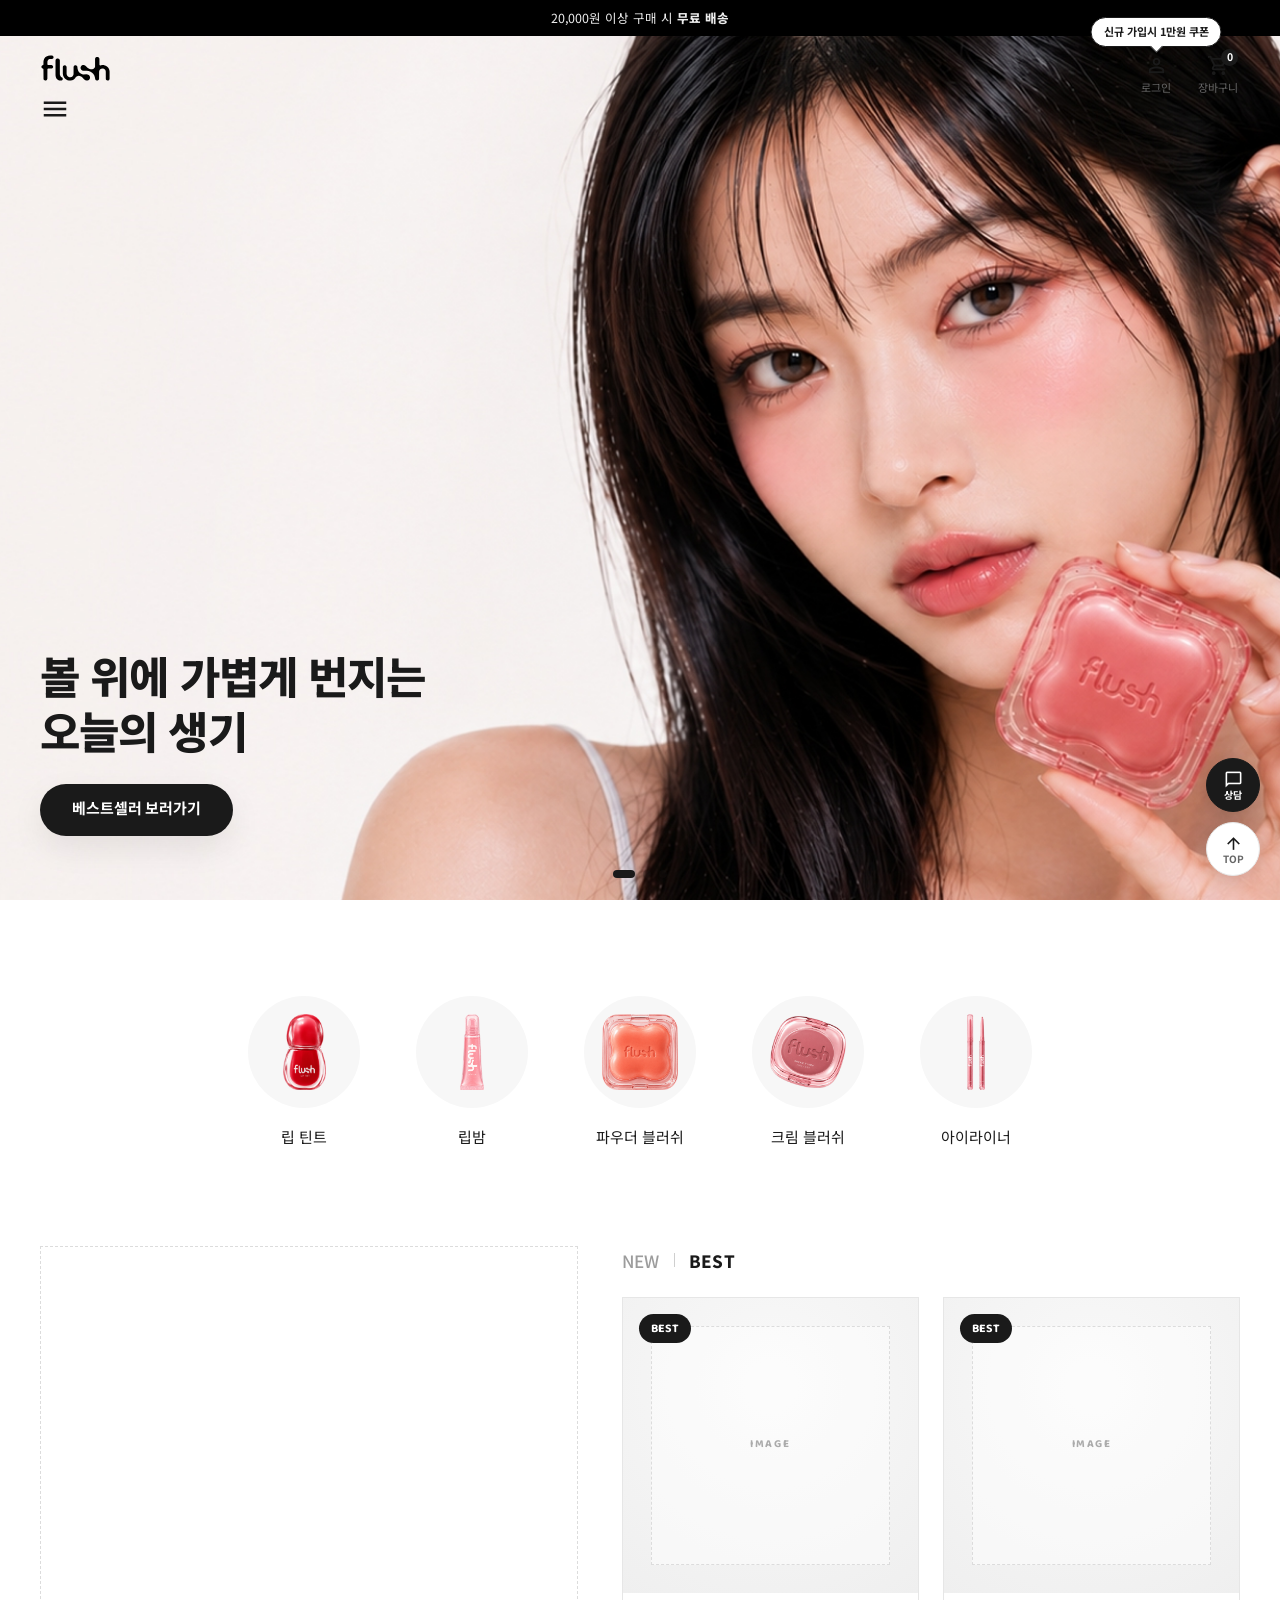
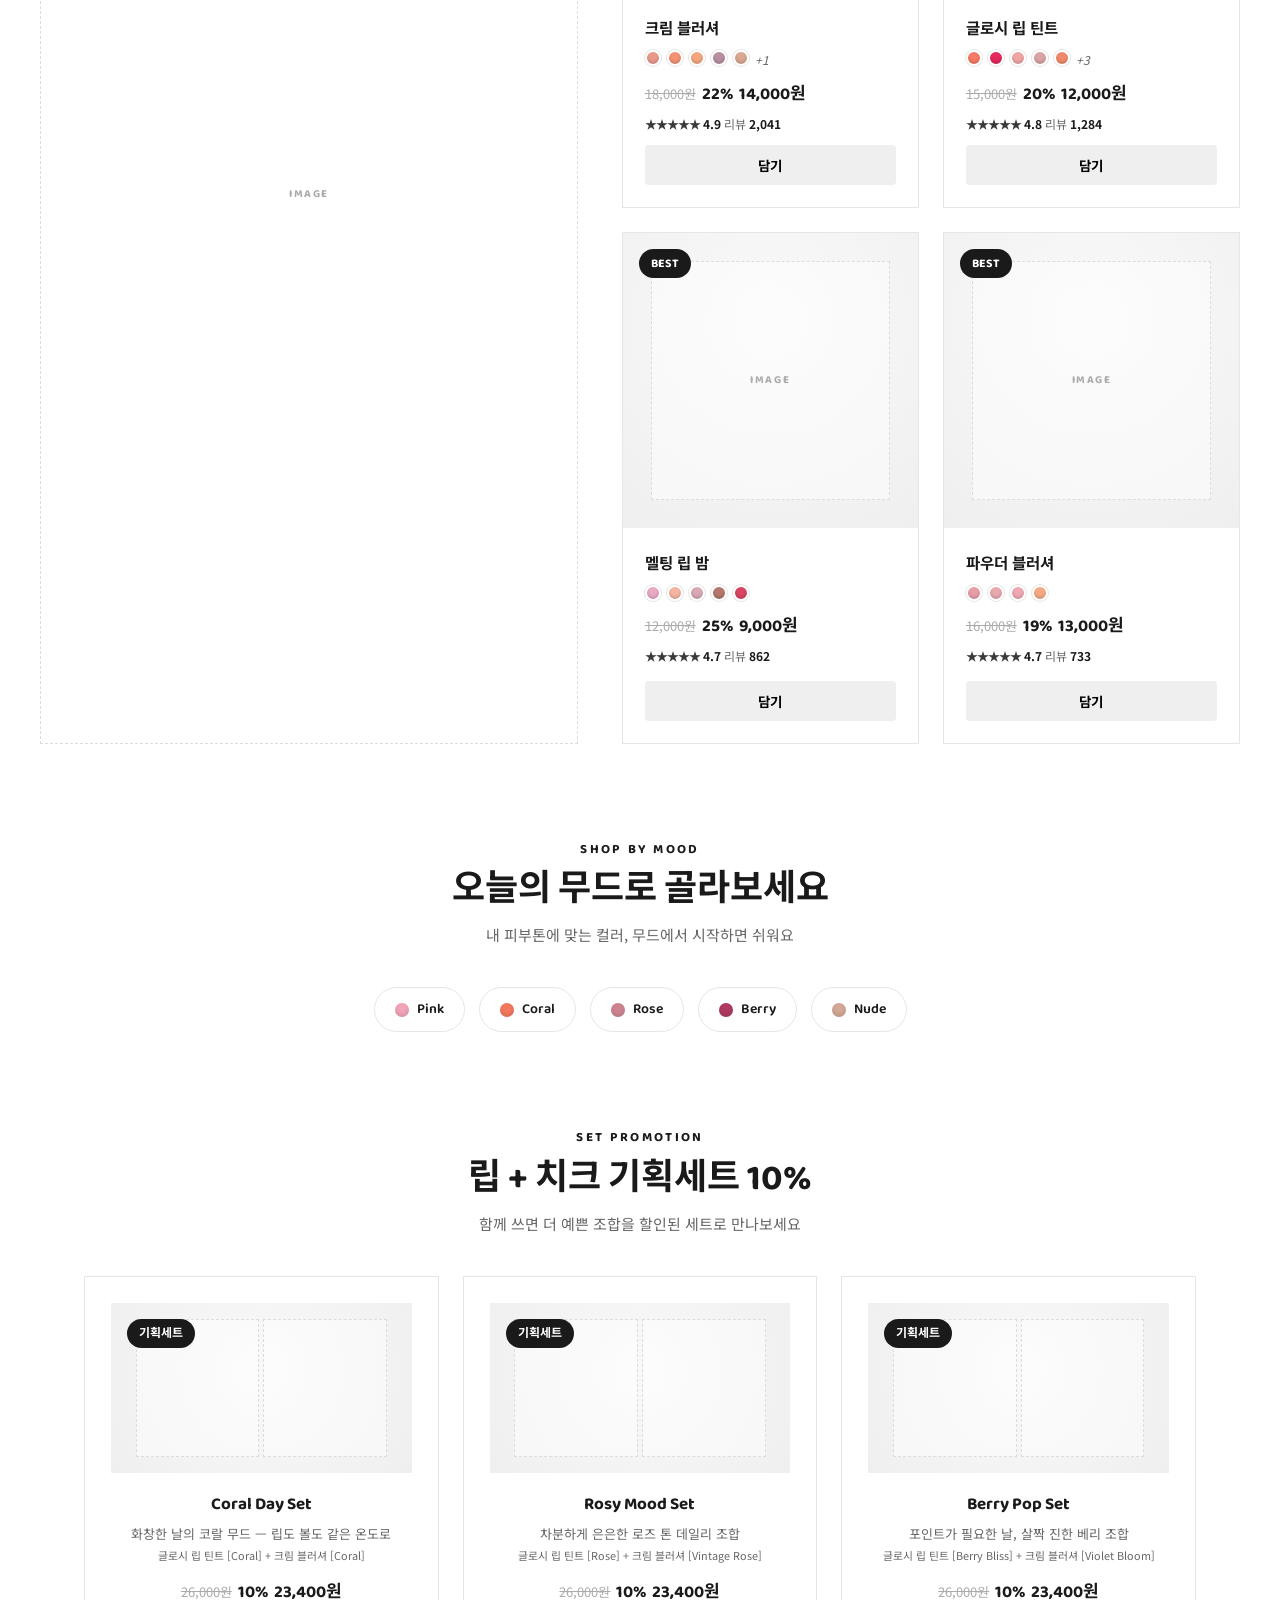
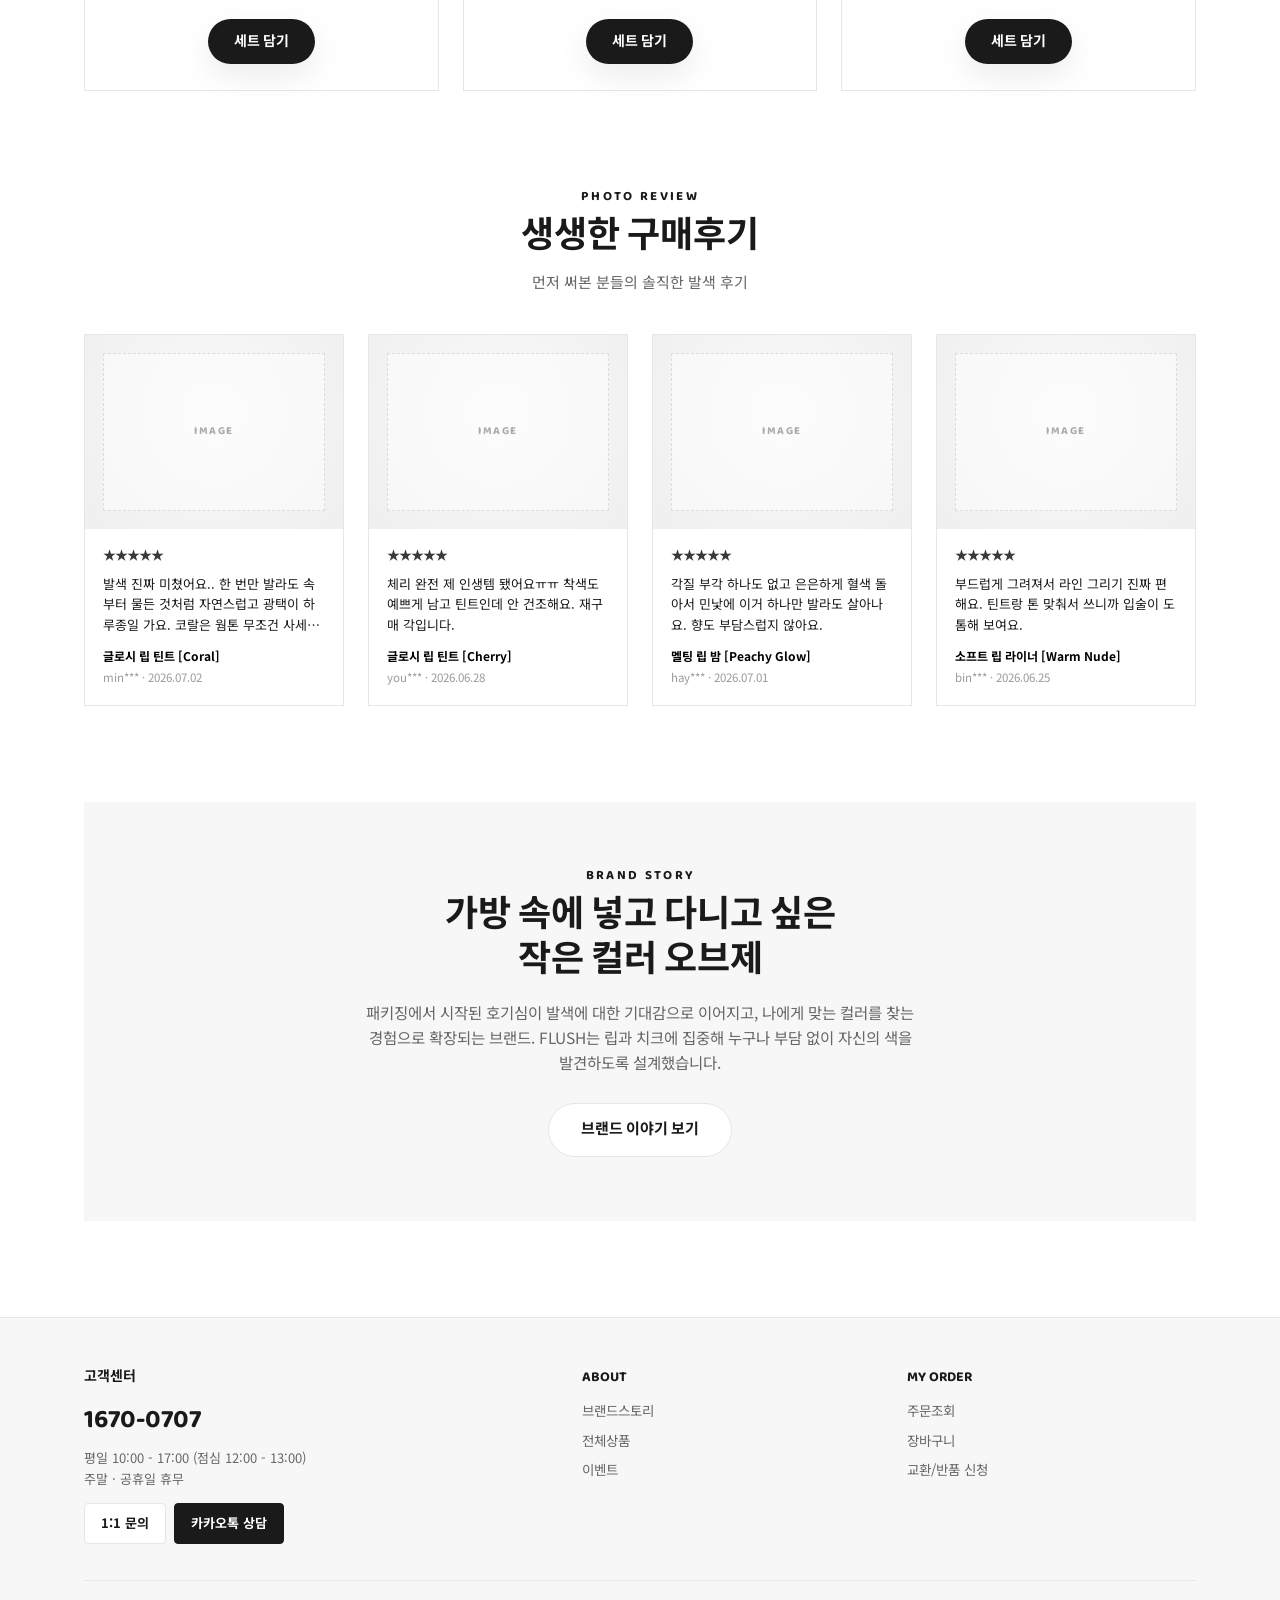
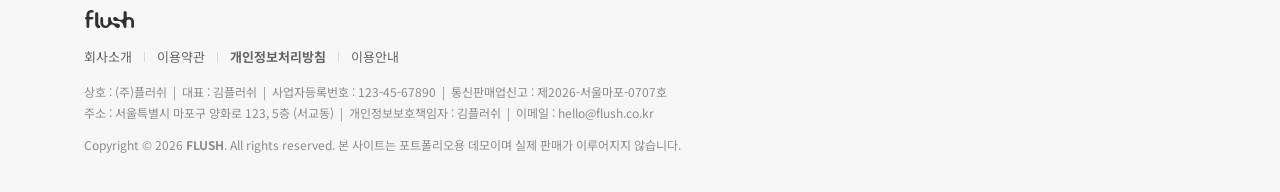
==== index.html @ b2178a88 "flush 브랜드 쇼핑몰 사이트 구축 - 홈/전체상품/상세/브랜드스토리/장바구니 5개 페이지 - 풀스크린 히어로, NEW/BEST 탭 섹션, 카테고리 퀵메뉴, 기획세트, 포토리뷰 " ====
<!DOCTYPE html>
<html lang="ko">
<head>
  <meta charset="UTF-8">
  <meta name="viewport" content="width=device-width, initial-scale=1.0">
  <title>플러쉬 FLUSH 공식몰 — 립 &amp; 치크 컬러 브랜드</title>
  <meta name="description" content="입술과 볼에 가볍게 번지는 생기, FLUSH 공식 온라인몰. 신규가입 3,000원 쿠폰 · 3만원 이상 무료배송">
  <link rel="icon" href="assets/flush_icon.svg" type="image/svg+xml">
  <link rel="preconnect" href="https://fonts.googleapis.com">
  <link rel="preconnect" href="https://fonts.gstatic.com" crossorigin>
  <link href="https://fonts.googleapis.com/css2?family=Baloo+2:wght@500;600;700&family=Noto+Sans+KR:wght@400;500;700;800&display=swap" rel="stylesheet">
  <link href="https://fonts.googleapis.com/css2?family=Material+Symbols+Outlined:opsz,wght,FILL,GRAD@20..48,300..500,0..1,0" rel="stylesheet">
  <link rel="stylesheet" href="css/style.css">
</head>
<body class="home">

  <div id="chrome-header"></div>

  <main>
    <!-- 히어로 슬라이드 배너 — 이미지 3장 (2·3번은 이미지 대기 중) -->
    <section class="main-banner" id="event">
      <div class="banner-track" id="banner-track">
        <div class="banner-slide s1">
          <div class="container">
            <div class="banner-copy">
              <h2 data-i18n="bn1.title"></h2>
              <a href="product.html?id=powder-blush" class="btn btn-primary" data-i18n="bn1.cta"></a>
            </div>
          </div>
        </div>
        <div class="banner-slide s-ph">
          <span class="img-ph wide" role="img" aria-label="hero image 2 (1920x600)"></span>
        </div>
        <div class="banner-slide s-ph">
          <span class="img-ph wide" role="img" aria-label="hero image 3 (1920x600)"></span>
        </div>
      </div>
      <div class="banner-nav" id="banner-nav"></div>
    </section>

    <!-- 카테고리 퀵메뉴 -->
    <section class="section">
      <div class="container">
        <div class="quick-cats">
          <a class="quick-cat" href="shop.html?category=lip-tint">
            <span class="qc-circle"><img src="assets/products/lip-tint-cherry.png" alt="립 틴트" loading="lazy"></span>
            <span data-i18n="qc.tint"></span>
          </a>
          <a class="quick-cat" href="shop.html?category=lip-balm">
            <span class="qc-circle"><img src="assets/products/lip-balm-01.png" alt="립밤" loading="lazy"></span>
            <span data-i18n="qc.balm"></span>
          </a>
          <a class="quick-cat" href="shop.html?category=powder-blush">
            <span class="qc-circle"><img src="assets/products/powder-blush-04.png" alt="파우더 블러쉬" loading="lazy"></span>
            <span data-i18n="qc.powder"></span>
          </a>
          <a class="quick-cat" href="shop.html?category=cream-blush">
            <span class="qc-circle"><img src="assets/products/cream-blush-vintage-rose.png" alt="크림 블러쉬" loading="lazy"></span>
            <span data-i18n="qc.cream"></span>
          </a>
          <a class="quick-cat" href="shop.html?category=lip-liner">
            <span class="qc-circle"><img src="assets/products/lip-liner-01.png" alt="아이라이너" loading="lazy"></span>
            <span data-i18n="qc.liner"></span>
          </a>
        </div>
      </div>
    </section>

    <!-- NEW / BEST 통합 섹션 : 좌측 비주얼 + 우측 2x2 그리드 -->
    <section class="section">
      <div class="container bestnew-layout">
        <div class="bestnew-visual">
          <span class="img-ph" role="img" aria-label="new best visual"></span>
        </div>
        <div class="bestnew-right">
          <div class="sec-tabs">
            <button class="sec-tab" data-sec-tab="new">NEW</button>
            <span class="sec-tab-div"></span>
            <button class="sec-tab active" data-sec-tab="best">BEST</button>
          </div>
          <div class="product-grid" id="bestnew-grid"></div>
        </div>
      </div>
    </section>

    <!-- 무드별 탐색 -->
    <section class="section">
      <div class="container">
        <div class="section-head">
          <span class="eyebrow">Shop by Mood</span>
          <h2 class="section-title" data-i18n="sec.mood.title"></h2>
          <p class="section-sub" data-i18n="sec.mood.sub"></p>
        </div>
        <div class="mood-row" id="mood-row"></div>
      </div>
    </section>

    <!-- 기획세트 -->
    <section class="section" id="sets">
      <div class="container">
        <div class="section-head">
          <span class="eyebrow">Set Promotion</span>
          <h2 class="section-title" data-i18n="sec.set.title"></h2>
          <p class="section-sub" data-i18n="sec.set.sub"></p>
        </div>
        <div class="pair-grid" id="set-grid"></div>
      </div>
    </section>

    <!-- 포토리뷰 -->
    <section class="section">
      <div class="container">
        <div class="section-head">
          <span class="eyebrow">Photo Review</span>
          <h2 class="section-title" data-i18n="sec.review.title"></h2>
          <p class="section-sub" data-i18n="sec.review.sub"></p>
        </div>
        <div class="review-grid" id="review-grid"></div>
      </div>
    </section>

    <!-- 브랜드 티저 -->
    <section class="section">
      <div class="container">
        <div class="brand-teaser">
          <span class="eyebrow">Brand Story</span>
          <h2 class="section-title" data-i18n="teaser.title"></h2>
          <p data-i18n="teaser.desc"></p>
          <a href="about.html" class="btn btn-ghost" style="background:#fff" data-i18n="teaser.cta"></a>
        </div>
      </div>
    </section>
  </main>

  <div id="chrome-footer"></div>

  <script src="js/i18n.js"></script>
  <script src="js/data.js"></script>
  <script src="js/main.js"></script>
  <script>
    // NEW / BEST 탭 섹션 : 각 4개씩 (제품 겹침 허용)
    function renderBestNew(tab) {
      const grid = document.getElementById("bestnew-grid");
      const list =
        tab === "new"
          ? PRODUCTS.filter((p) => p.isNew).slice(0, 4)
          : [...PRODUCTS]
              .filter((p) => !p.comingSoon)
              .sort((a, b) => b.reviewCount - a.reviewCount)
              .slice(0, 4);
      // 탭에 맞춰 카드 뱃지 통일 (NEW 탭 → NEW, BEST 탭 → BEST)
      grid.innerHTML = list
        .map((p) => productCardHTML(p, 0, tab === "new" ? "NEW" : "BEST"))
        .join("");
      document.querySelectorAll(".sec-tab").forEach((b) =>
        b.classList.toggle("active", b.dataset.secTab === tab)
      );
    }
    document.querySelector(".sec-tabs").addEventListener("click", (e) => {
      const btn = e.target.closest("[data-sec-tab]");
      if (btn) renderBestNew(btn.dataset.secTab);
    });
    renderBestNew("best");

    // 무드 칩
    document.getElementById("mood-row").innerHTML = MOODS.map(
      (m) => `<a class="mood-chip" href="shop.html?mood=${m.id}">
                <span class="mood-dot" style="background:${m.hex}"></span>${m.label}</a>`
    ).join("");

    // 기획세트
    document.getElementById("set-grid").innerHTML = SETS.map(setCardHTML).join("");

    // 포토리뷰 : 평점 높은 순 4개
    document.getElementById("review-grid").innerHTML = [...REVIEWS]
      .sort((a, b) => b.rating - a.rating)
      .slice(0, 4)
      .map(reviewCardHTML)
      .join("");

    // 히어로 슬라이더 — 화살표/도트로만 넘김, 배너 높이는 현재 슬라이드에 맞춤
    (() => {
      const banner = document.querySelector(".main-banner");
      const track = document.getElementById("banner-track");
      const slides = track.children.length;
      const nav = document.getElementById("banner-nav");
      let idx = 0;

      nav.innerHTML = Array.from({ length: slides }, (_, i) =>
        `<button class="banner-dot ${i === 0 ? "active" : ""}" data-slide="${i}" aria-label="banner ${i + 1}"></button>`
      ).join("");

      function fitBanner() {
        banner.style.height = track.children[idx].offsetHeight + "px";
      }

      function go(n) {
        idx = (n + slides) % slides;
        track.style.transform = `translateX(-${idx * 100}%)`;
        nav.querySelectorAll(".banner-dot").forEach((d, i) =>
          d.classList.toggle("active", i === idx)
        );
        fitBanner();
      }

      nav.addEventListener("click", (e) => {
        const dot = e.target.closest("[data-slide]");
        if (dot) go(+dot.dataset.slide);
      });
      window.addEventListener("resize", fitBanner);
      fitBanner();
    })();
  </script>
</body>
</html>
---- css/style.css ----
/* ============================================================
   FLUSH — lip & cheek color brand
   design tokens + common components + page styles
   ============================================================ */

:root {
  /* color — plain monochrome */
  --bg: #FFFFFF;
  --bg-soft: #F7F7F7;
  --bg-pink: #EFEFEF;
  --ink: #1A1A1A;
  --ink-soft: #666666;
  --line: #E6E6E6;
  --coral: #1A1A1A;
  --coral-deep: #000000;
  --rose: #8F8F8F;
  --berry: #4A4A4A;
  --white: #FFFFFF;

  /* shape — 카드류는 각진 네모, 버튼/칩만 라운드 */
  --radius-sm: 4px;
  --radius-md: 0px;
  --radius-lg: 0px;
  --radius-pill: 999px;

  /* type */
  --font-display: "Baloo 2", "Noto Sans KR", sans-serif;
  --font-body: "Noto Sans KR", sans-serif;

  --shadow-soft: 0 12px 32px rgba(0, 0, 0, 0.08);
  --shadow-pop: 0 16px 40px rgba(0, 0, 0, 0.14);
  --container: 1160px;
}

* { margin: 0; padding: 0; box-sizing: border-box; }

html { scroll-behavior: smooth; }

body {
  font-family: var(--font-body);
  background: var(--bg);
  color: var(--ink);
  line-height: 1.6;
  -webkit-font-smoothing: antialiased;
}

img { max-width: 100%; display: block; }
a { color: inherit; text-decoration: none; }
button { font-family: inherit; cursor: pointer; border: none; background: none; }
ul { list-style: none; }

.container {
  max-width: var(--container);
  margin: 0 auto;
  padding: 0 24px;
}

/* ---------- topbar (유틸바) ---------- */
.topbar {
  background: #000;
  color: #EDEDED;
  font-size: 12.5px;
}
.topbar-inner {
  display: flex;
  align-items: center;
  justify-content: center;
  height: 36px;
}
.topbar-rotator {
  position: relative;
  width: 100%;
  height: 100%;
}
.topbar-notice {
  position: absolute;
  inset: 0;
  text-align: center;
  line-height: 36px;
  white-space: nowrap;
  opacity: 0;
  transform: translateY(8px);
  transition: opacity 0.4s ease, transform 0.4s ease;
  pointer-events: none;
}
.topbar-notice.active { opacity: 1; transform: none; }
.topbar-notice em { font-style: normal; color: #FFFFFF; font-weight: 700; }
.topbar-notice strong { color: #FFFFFF; font-weight: 800; }
.topbar-notice b { color: inherit; font-weight: 800; }

/* KR/EN 토글 — 헤더 유틸 줄 오른쪽 끝 */
.lang-switch { display: inline-flex; align-items: center; gap: 5px; align-self: center; margin-left: 6px; }
.lang-switch button { color: #B7A5A3; font-size: 12px; font-weight: 700; letter-spacing: 0.04em; }
.lang-switch button:hover { color: var(--ink); }
.lang-switch button.on { color: var(--coral); }
.lang-switch i { color: #E0CFCC; font-style: normal; }

/* ---------- header ---------- */
.site-header {
  position: sticky;
  top: 0;
  z-index: 100;
  background: rgba(255, 255, 255, 0.94);
  backdrop-filter: blur(12px);
  border-bottom: 1px solid var(--line);
}

/* 홈: 헤더가 히어로 이미지 위에 투명하게 겹치고, 스크롤 시 고정으로 따라옴 */
body.home .site-header {
  position: fixed;
  top: 36px; /* 띠배너 높이 — 스크롤하면 JS가 0까지 끌어올림 */
  left: 0;
  right: 0;
  background: transparent;
  backdrop-filter: none;
  border-bottom: none;
  transition: background 0.25s ease;
}
/* 히어로를 지나 콘텐츠 위에 오면 흰 배경으로 전환 */
body.home .site-header.scrolled {
  background: rgba(255, 255, 255, 0.94);
  backdrop-filter: blur(12px);
  border-bottom: 1px solid var(--line);
}

.header-main {
  /* 컨테이너 제약 없이 화면(1920) 전체 폭 사용 */
  display: flex;
  align-items: flex-start;
  justify-content: space-between;
  gap: 28px;
  padding: 18px 40px 14px;
}

.logo img { height: 28px; }

.header-left { display: flex; flex-direction: column; gap: 12px; }
.hamburger { padding: 0; line-height: 1; align-self: flex-start; }
.hamburger .material-symbols-outlined { font-size: 30px; color: var(--ink); }
.hamburger:hover .material-symbols-outlined { color: var(--coral); }

.header-search {
  flex: 1;
  max-width: 300px;
  margin-left: auto;
  display: flex;
  align-items: center;
  background: #fff;
  border: 1.5px solid var(--coral);
  border-radius: var(--radius-pill);
  padding: 0 4px 0 16px;
  height: 36px;
}
.header-search input {
  flex: 1;
  border: none;
  outline: none;
  font-family: inherit;
  font-size: 14px;
  background: transparent;
}
.header-search input::placeholder { color: #B5B5B5; }
.header-search button { font-size: 16px; padding: 6px 10px; }

/* 검색창 추천 검색어 드롭다운 */
.header-search { position: relative; }
.search-suggest {
  position: absolute;
  top: calc(100% + 8px);
  left: 0;
  right: 0;
  background: #fff;
  border: 1px solid var(--line);
  border-radius: var(--radius-sm);
  box-shadow: 0 10px 26px rgba(0, 0, 0, 0.12);
  padding: 14px 16px 16px;
  z-index: 90;
}
.suggest-title {
  font-size: 11.5px;
  font-weight: 700;
  letter-spacing: 0.1em;
  text-transform: uppercase;
  color: var(--coral);
  margin-bottom: 10px;
}
.suggest-chips { display: flex; flex-wrap: wrap; gap: 8px; }
.suggest-chip {
  font-size: 13px;
  font-weight: 500;
  padding: 7px 14px;
  background: var(--bg-soft);
  border-radius: var(--radius-pill);
  transition: background 0.15s, color 0.15s;
}
.suggest-chip:hover,
.gnb a.suggest-chip:hover { background: var(--coral); color: #fff; }

/* Google Material Symbols 공통 */
.material-symbols-outlined {
  font-variation-settings: "FILL" 0, "wght" 400, "GRAD" 0, "opsz" 24;
  vertical-align: middle;
  line-height: 1;
}

.header-search button {
  display: flex;
  align-items: center;
  justify-content: center;
  color: var(--ink-soft);
}
.header-search button:hover { color: var(--coral); }
.header-search button .material-symbols-outlined { font-size: 19px; }

.header-utils { display: flex; gap: 18px; }
.util-item {
  display: flex;
  flex-direction: column;
  align-items: center;
  gap: 2px;
  font-size: 11px;
  color: var(--ink-soft);
  position: relative;
  min-width: 44px;
}
.util-item:hover { color: var(--coral); }
.util-icon { line-height: 1; color: var(--ink); }
.util-item:hover .util-icon { color: var(--coral); }
.util-icon .material-symbols-outlined { font-size: 23px; }

/* 마이페이지 아이콘 위 쿠폰 말풍선 */
.signup-tip {
  position: absolute;
  bottom: calc(100% + 7px);
  left: 50%;
  transform: translateX(-50%);
  white-space: nowrap;
  background: #fff;
  border: 1.5px solid var(--coral);
  border-radius: var(--radius-pill);
  padding: 5px 12px;
  font-size: 11px;
  font-weight: 700;
  color: var(--ink);
  box-shadow: 0 4px 12px rgba(0, 0, 0, 0.12);
  z-index: 60;
  pointer-events: none;
}
.signup-tip::before {
  content: "";
  position: absolute;
  bottom: -5px;
  left: 50%;
  transform: translateX(-50%) rotate(45deg);
  width: 8px;
  height: 8px;
  background: #fff;
  border-right: 1.5px solid var(--coral);
  border-bottom: 1.5px solid var(--coral);
}
.signup-tip em { font-style: normal; color: var(--coral); }

/* 헤더가 화면 맨 위에 붙었을 때: 말풍선을 아이콘 아래로 */
.site-header.tip-flip .signup-tip {
  bottom: auto;
  top: calc(100% + 7px);
}
.site-header.tip-flip .signup-tip::before {
  bottom: auto;
  top: -5px;
  border-right: none;
  border-bottom: none;
  border-left: 1.5px solid var(--coral);
  border-top: 1.5px solid var(--coral);
}

.cart-count {
  position: absolute;
  top: -5px;
  right: 2px;
  display: inline-flex;
  align-items: center;
  justify-content: center;
  min-width: 17px;
  height: 17px;
  padding: 0 4px;
  background: var(--coral);
  color: #fff;
  border-radius: var(--radius-pill);
  font-size: 10.5px;
  font-weight: 700;
  font-style: normal;
}

/* 햄버거 → 왼쪽 사이드 패널 */
.drawer-dim {
  position: fixed;
  inset: 0;
  background: rgba(0, 0, 0, 0.4);
  z-index: 290;
  opacity: 0;
  pointer-events: none;
  transition: opacity 0.3s ease;
}
.drawer-dim.open { opacity: 1; pointer-events: auto; }

.gnb-drawer {
  position: fixed;
  top: 0;
  left: 0;
  bottom: 0;
  width: min(380px, 86vw);
  background: #fff;
  box-shadow: 24px 0 60px rgba(0, 0, 0, 0.14);
  padding: 20px 30px 40px;
  display: flex;
  flex-direction: column;
  overflow-y: auto;
  z-index: 300;
  transform: translateX(-105%);
  visibility: hidden;
  transition: transform 0.35s ease, visibility 0.35s;
}
.gnb-drawer.open { transform: none; visibility: visible; }

.drawer-close {
  align-self: flex-start;
  padding: 4px;
  margin-bottom: 24px;
  line-height: 1;
}
.drawer-close .material-symbols-outlined {
  font-size: 30px;
  color: var(--ink);
  transition: transform 0.3s ease;
}
.drawer-close:hover .material-symbols-outlined { color: #000; transform: rotate(90deg); }

.drawer-nav { display: flex; flex-direction: column; }
.drawer-item {
  display: flex;
  align-items: center;
  justify-content: space-between;
  width: 100%;
  padding: 17px 2px;
  font-weight: 800;
  font-size: 20px;
  letter-spacing: 0.02em;
  color: var(--ink);
  text-align: left;
}
.drawer-item:hover { color: #000; }
.drawer-item .material-symbols-outlined {
  font-size: 24px;
  color: var(--ink-soft);
  transition: transform 0.2s;
}
.drawer-item[aria-expanded="true"] .material-symbols-outlined { transform: rotate(180deg); }

.drawer-sub { display: flex; flex-direction: column; padding: 0 2px 12px 10px; }
.drawer-sub a {
  padding: 9px 2px;
  font-size: 15px;
  font-weight: 500;
  color: var(--ink-soft);
}
.drawer-sub a:hover { color: var(--ink); }

/* 패널 하단 검색 박스 (회색 필드) */
.gnb-drawer .drawer-search {
  flex: 0 0 auto;
  margin: auto 0 16px;
  max-width: none;
  background: var(--bg-soft);
  border: none;
  border-radius: 2px;
  height: 56px;
  padding: 0 8px 0 18px;
}
.gnb-drawer .drawer-search input { font-size: 16px; }
.gnb-drawer .drawer-search input::placeholder { color: var(--ink); font-weight: 500; }
.gnb-drawer .drawer-search button .material-symbols-outlined { font-size: 22px; color: var(--ink); }
.gnb-drawer .search-suggest { top: auto; bottom: calc(100% + 8px); }

/* 패널 최하단 : LOGIN / CART / KR/EN */
.drawer-foot {
  display: flex;
  align-items: center;
  gap: 22px;
  font-size: 13px;
  font-weight: 700;
  letter-spacing: 0.02em;
}
.drawer-foot a { display: inline-flex; align-items: center; gap: 5px; }
.drawer-foot a:hover { color: #000; }
.drawer-foot .material-symbols-outlined { font-size: 18px; }
.drawer-foot .lang-switch { margin-left: 0; gap: 4px; }
.drawer-foot .lang-switch .material-symbols-outlined { font-size: 17px; color: var(--ink); margin-right: 2px; }
.drawer-foot .lang-switch button { font-size: 13px; }
.drawer-foot .lang-switch button.on { color: var(--ink); }
.drawer-foot .lang-switch button:not(.on) { color: #B5B5B5; }
.gnb-event { color: var(--coral-deep); }
.gnb-event::after { content: "♥"; margin-left: 3px; color: var(--coral); font-size: 13px; }
.gnb-new { color: var(--coral); font-family: var(--font-display); letter-spacing: 0.02em; }

/* ---------- footer (한국형: 고객센터 + 사업자 정보) ---------- */
.site-footer {
  margin-top: 96px;
  background: var(--bg-soft);
  border-top: 1px solid var(--line);
  padding: 48px 0 36px;
}

.footer-top {
  display: grid;
  grid-template-columns: 1.6fr 1fr 1fr;
  gap: 36px;
  padding-bottom: 36px;
  border-bottom: 1px solid var(--line);
}

.footer-cs h4, .footer-col h4 {
  font-family: var(--font-display);
  font-size: 14px;
  margin-bottom: 12px;
  color: var(--ink);
}
.cs-tel { font-family: var(--font-display); font-size: 26px; font-weight: 700; color: var(--coral); }
.cs-time { font-size: 13px; color: var(--ink-soft); margin: 6px 0 14px; }
.cs-btns { display: flex; gap: 8px; }
.cs-btn {
  font-size: 13px;
  font-weight: 700;
  padding: 9px 16px;
  border-radius: var(--radius-sm);
  background: #fff;
  border: 1px solid var(--line);
}
.cs-btn:hover { border-color: var(--coral); color: var(--coral); }
.cs-btn.kakao { background: var(--ink); border-color: var(--ink); color: #fff; }
.cs-btn.kakao:hover { background: #000; }

.footer-col li { margin-bottom: 8px; font-size: 13.5px; color: var(--ink-soft); }
.footer-col a { color: var(--ink-soft); }
.footer-col a:hover { color: var(--coral); }
.footer-col .bank li { font-size: 13px; }

.footer-info { padding-top: 28px; }
.footer-logo { height: 20px; margin-bottom: 14px; opacity: 0.8; }
.footer-links { display: flex; flex-wrap: wrap; margin-bottom: 12px; }
.footer-links li + li::before { content: ""; display: inline-block; width: 1px; height: 10px; background: #DBDBDB; margin: 0 12px; }
.footer-links a { font-size: 13px; color: var(--ink-soft); }
.footer-links a:hover { color: var(--ink); }
.footer-info > p { font-size: 12px; color: #8C8C8C; line-height: 1.8; }
.footer-copy { margin-top: 10px; }

/* ---------- 플로팅 버튼 ---------- */
.floating {
  position: fixed;
  right: 20px;
  bottom: 24px;
  display: flex;
  flex-direction: column;
  gap: 10px;
  z-index: 150;
}
.float-btn {
  width: 54px;
  height: 54px;
  border-radius: 50%;
  background: #fff;
  border: 1px solid var(--line);
  box-shadow: 0 6px 18px rgba(0,0,0,0.12);
  display: flex;
  flex-direction: column;
  align-items: center;
  justify-content: center;
  font-size: 17px;
  line-height: 1.1;
}
.float-btn span:not(.material-symbols-outlined) { font-size: 10px; font-weight: 700; color: var(--ink-soft); }
.float-btn .material-symbols-outlined { font-size: 19px; color: var(--ink); }
.float-btn:hover { border-color: var(--coral); }
.float-btn.kakao { background: var(--ink); border-color: var(--ink); }
.float-btn.kakao span:not(.material-symbols-outlined) { color: #fff; }
.float-btn.kakao .material-symbols-outlined { color: #fff; }

/* ---------- buttons / chips ---------- */
.btn {
  display: inline-flex;
  align-items: center;
  justify-content: center;
  gap: 8px;
  font-family: var(--font-display);
  font-weight: 700;
  font-size: 15px;
  padding: 14px 32px;
  border-radius: var(--radius-pill);
  transition: transform 0.15s, box-shadow 0.15s, background 0.15s;
}
.btn:active { transform: scale(0.97); }

.btn-primary {
  background: var(--coral);
  color: #fff;
  box-shadow: var(--shadow-soft);
}
.btn-primary:hover { background: var(--coral-deep); box-shadow: var(--shadow-pop); }

.btn-ghost {
  background: #fff;
  color: var(--ink);
  border: 1.5px solid var(--line);
}
.btn-ghost:hover { border-color: var(--coral); color: var(--coral); }

.mood-chip {
  display: inline-flex;
  align-items: center;
  gap: 8px;
  padding: 10px 20px;
  background: #fff;
  border: 1.5px solid var(--line);
  border-radius: var(--radius-pill);
  font-family: var(--font-display);
  font-weight: 600;
  font-size: 14px;
  transition: border-color 0.15s, background 0.15s;
}
.mood-chip:hover { border-color: var(--coral); }
.mood-chip.active { background: var(--ink); color: #fff; border-color: var(--ink); }

.mood-dot {
  width: 14px;
  height: 14px;
  border-radius: 50%;
  box-shadow: inset 0 -2px 4px rgba(0,0,0,0.12);
}

/* ---------- NEW / BEST 섹션 : 좌측 비주얼 + 우측 탭/그리드 ---------- */
.bestnew-layout {
  /* 컨테이너(1160px) 제약 없이 화면 전체 폭 사용 */
  max-width: none;
  padding: 0 40px;
  display: grid;
  grid-template-columns: 1fr 1.15fr;
  gap: 44px;
  align-items: stretch;
}
.bestnew-visual .img-ph { min-height: 100%; }
.bestnew-right { display: flex; flex-direction: column; }
.bestnew-right .product-grid { grid-template-columns: repeat(2, 1fr); }

.sec-tabs {
  display: flex;
  align-items: center;
  gap: 14px;
  margin-bottom: 22px;
}
.sec-tab {
  font-size: 17px;
  font-weight: 500;
  letter-spacing: 0.02em;
  color: #9C9C9C;
  padding: 2px 0;
  transition: color 0.15s;
}
.sec-tab:hover { color: var(--ink-soft); }
.sec-tab.active { color: var(--ink); font-weight: 800; }
.sec-tab-div { width: 1px; height: 14px; background: #CFCFCF; }

/* ---------- section heading ---------- */
.section { margin-top: 96px; }

.section-head { text-align: center; margin-bottom: 40px; }

.eyebrow {
  font-family: var(--font-display);
  font-weight: 700;
  font-size: 13px;
  letter-spacing: 0.18em;
  text-transform: uppercase;
  color: var(--coral);
  display: block;
  margin-bottom: 8px;
}

.section-title {
  font-family: var(--font-display);
  font-weight: 700;
  font-size: clamp(26px, 4vw, 36px);
  line-height: 1.25;
}

.section-sub { color: var(--ink-soft); margin-top: 10px; font-size: 15px; }

/* ---------- product card ---------- */
.product-grid {
  display: grid;
  grid-template-columns: repeat(4, 1fr);
  grid-auto-rows: 1fr;
  gap: 24px;
}

.product-card {
  background: #fff;
  border: 1px solid var(--line);
  border-radius: var(--radius-lg);
  overflow: hidden;
  display: flex;
  flex-direction: column;
}
.product-card:hover { box-shadow: var(--shadow-soft); }

.product-thumb {
  position: relative;
  background: radial-gradient(circle at 50% 30%, #F9F9F9 0%, var(--bg-pink) 100%);
  aspect-ratio: 1 / 1;
  display: flex;
  align-items: center;
  justify-content: center;
  padding: 28px;
}
.product-thumb img {
  max-height: 100%;
  object-fit: contain;
}

.badge {
  position: absolute;
  top: 16px;
  left: 16px;
  font-family: var(--font-display);
  font-size: 12px;
  font-weight: 700;
  padding: 5px 12px;
  border-radius: var(--radius-pill);
  background: var(--coral);
  color: #fff;
}
.badge.soon { background: var(--ink); }

.product-info { padding: 20px 22px 22px; flex: 1; display: flex; flex-direction: column; }

.product-cat {
  font-size: 12px;
  font-weight: 700;
  letter-spacing: 0.12em;
  text-transform: uppercase;
  color: var(--coral);
  font-family: var(--font-display);
}

.product-name {
  font-size: 15.5px;
  font-weight: 700;
  margin: 2px 0 10px;
}
.product-name-en {
  font-family: var(--font-display);
  font-size: 12px;
  color: var(--ink-soft);
  margin-bottom: 10px;
}

.rank-tag {
  position: absolute;
  top: 0;
  left: 0;
  width: 34px;
  height: 38px;
  background: var(--ink);
  color: #fff;
  font-family: var(--font-display);
  font-weight: 700;
  font-size: 16px;
  display: flex;
  align-items: center;
  justify-content: center;
  border-radius: 0 0 12px 0;
  z-index: 2;
}
.rank-tag ~ .badge { left: 44px; }

.price-row { display: flex; align-items: baseline; gap: 6px; flex-wrap: wrap; }
.price-row.center { justify-content: center; }
.price-list { font-size: 13px; color: #ABABAB; text-decoration: line-through; }
.price-rate { font-family: var(--font-display); font-weight: 700; font-size: 17px; color: var(--coral); }
.price-sale { font-family: var(--font-display); font-weight: 700; font-size: 17px; }

.review-meta { font-size: 12px; color: var(--ink-soft); margin-top: 6px; }
.review-meta .stars { color: #3A3A3A; letter-spacing: -1px; }
.review-meta b { color: var(--ink); }

.shade-dots { display: flex; gap: 6px; margin-bottom: 12px; }
.shade-dots span {
  width: 16px;
  height: 16px;
  border-radius: 50%;
  border: 2px solid #fff;
  box-shadow: 0 0 0 1px var(--line), inset 0 -2px 3px rgba(0,0,0,0.15);
}
.shade-more { font-size: 12px; color: var(--ink-soft); align-self: center; }

.product-bottom {
  margin-top: auto;
  padding-top: 12px;
}

.quick-add {
  width: 100%;
  font-weight: 700;
  font-size: 13.5px;
  padding: 10px 16px;
  border-radius: var(--radius-sm);
  background: var(--bg-pink);
  color: var(--coral-deep);
  transition: background 0.15s, color 0.15s;
  white-space: nowrap;
}
.quick-add:hover { background: var(--coral); color: #fff; }
.quick-add:disabled { background: var(--line); color: var(--ink-soft); cursor: default; }

/* ---------- hero (home) ---------- */
.hero {
  position: relative;
  overflow: hidden;
  background:
    radial-gradient(640px 420px at 78% 40%, #EFEFEF 0%, rgba(255,220,214,0) 70%),
    radial-gradient(500px 380px at 15% 85%, #F2F2F2 0%, rgba(242,242,242,0) 70%),
    var(--bg);
}

.hero-inner {
  display: grid;
  grid-template-columns: 1.05fr 0.95fr;
  align-items: center;
  gap: 40px;
  padding: 72px 0 80px;
}

.hero-eyebrow {
  display: inline-flex;
  align-items: center;
  gap: 8px;
  background: #fff;
  border: 1.5px solid var(--line);
  padding: 8px 18px;
  border-radius: var(--radius-pill);
  font-family: var(--font-display);
  font-weight: 700;
  font-size: 13px;
  color: var(--coral-deep);
  margin-bottom: 22px;
}

.hero h1 {
  font-family: var(--font-display);
  font-weight: 700;
  font-size: clamp(36px, 5.4vw, 58px);
  line-height: 1.18;
  letter-spacing: -0.01em;
}
.hero h1 em { font-style: normal; color: var(--coral); }

.hero p { margin: 18px 0 30px; color: var(--ink-soft); font-size: 16px; max-width: 440px; }

.hero-actions { display: flex; gap: 12px; flex-wrap: wrap; }

.hero-visual { position: relative; display: flex; justify-content: center; }
.hero-visual img {
  max-height: 480px;
  object-fit: contain;
}

/* ---------- shipping strip ---------- */
.ship-strip {
  background: var(--ink);
  color: #fff;
  font-family: var(--font-display);
  font-weight: 600;
  font-size: 13.5px;
  text-align: center;
  padding: 10px 16px;
}
.ship-strip em { font-style: normal; color: #FFFFFF; }

/* ---------- category cards (home) ---------- */
.cat-cards { display: grid; grid-template-columns: 1fr 1fr; gap: 28px; }

.cat-card {
  position: relative;
  border-radius: var(--radius-lg);
  overflow: hidden;
  padding: 36px;
  min-height: 300px;
  display: flex;
  flex-direction: column;
  justify-content: flex-end;
}
.cat-card:hover { box-shadow: var(--shadow-soft); }
.cat-card.lip { background: linear-gradient(145deg, #F6F6F6 0%, #E9E9E9 100%); }
.cat-card.cheek { background: linear-gradient(145deg, #F9F9F9 0%, #ECECEC 100%); }

.cat-card img {
  position: absolute;
  right: 4%;
  top: 50%;
  transform: translateY(-50%);
  height: 82%;
  object-fit: contain;
}

.cat-card h3 {
  font-family: var(--font-display);
  font-size: 30px;
  font-weight: 700;
  position: relative;
}
.cat-card p { position: relative; color: var(--ink-soft); font-size: 14px; margin: 6px 0 16px; max-width: 55%; }
.cat-card .btn { position: relative; align-self: flex-start; padding: 11px 24px; font-size: 14px; background: #fff; }
.cat-card .btn:hover { background: var(--ink); color: #fff; }

/* ---------- mood row (home) ---------- */
.mood-row { display: flex; justify-content: center; gap: 14px; flex-wrap: wrap; }

/* ---------- pairing / set cards ---------- */
.pair-grid {
  display: grid;
  grid-template-columns: repeat(3, 1fr);
  grid-auto-rows: 1fr;
  gap: 24px;
}

.pair-card {
  background: #fff;
  border: 1px solid var(--line);
  border-radius: var(--radius-lg);
  padding: 26px;
  text-align: center;
  display: flex;
  flex-direction: column;
}
.pair-card .btn { margin-top: auto; align-self: center; }
.pair-card:hover { box-shadow: var(--shadow-soft); }

.pair-imgs {
  position: relative;
  display: flex;
  justify-content: center;
  align-items: flex-end;
  gap: 4px;
  height: 170px;
  margin-bottom: 18px;
  background: radial-gradient(circle at 50% 40%, #F9F9F9 0%, var(--bg-pink) 100%);
  border-radius: var(--radius-md);
  padding: 16px;
}
.pair-imgs img { max-height: 100%; width: 46%; object-fit: contain; }

.pair-name { font-family: var(--font-display); font-weight: 700; font-size: 17px; }
.pair-desc { font-size: 13px; color: var(--ink-soft); margin: 6px 0 14px; }
.pair-price { font-family: var(--font-display); font-weight: 700; margin-bottom: 14px; }
.pair-price s { color: var(--ink-soft); font-weight: 500; margin-right: 8px; font-size: 14px; }
.pair-price em { font-style: normal; color: var(--coral); }

/* ---------- brand teaser (home) ---------- */
.brand-teaser {
  background: var(--bg-soft);
  border-radius: var(--radius-lg);
  padding: 64px 48px;
  text-align: center;
}
.brand-teaser p {
  max-width: 560px;
  margin: 16px auto 28px;
  color: var(--ink-soft);
  font-size: 15.5px;
}

/* ---------- page hero (sub pages) ---------- */
.page-head {
  padding: 56px 0 8px;
  text-align: center;
}
.page-head h1 {
  font-family: var(--font-display);
  font-size: clamp(30px, 4.4vw, 42px);
  font-weight: 700;
}
.page-head p { color: var(--ink-soft); margin-top: 8px; }

/* ---------- shop layout ---------- */
.shop-layout {
  display: grid;
  grid-template-columns: 220px 1fr;
  gap: 44px;
  margin-top: 40px;
  align-items: start;
}

.filter-group { margin-bottom: 30px; }
.filter-group h4 {
  font-family: var(--font-display);
  font-size: 13px;
  letter-spacing: 0.14em;
  text-transform: uppercase;
  color: var(--coral);
  margin-bottom: 12px;
}

.filter-list { display: flex; flex-direction: column; gap: 4px; }
.filter-btn {
  text-align: left;
  padding: 9px 14px;
  border-radius: var(--radius-sm);
  font-size: 14.5px;
  font-weight: 500;
  color: var(--ink-soft);
  transition: background 0.15s, color 0.15s;
  display: flex;
  align-items: center;
  gap: 9px;
}
.filter-btn:hover { background: var(--bg-pink); color: var(--ink); }
.filter-btn.active { background: var(--ink); color: #fff; font-weight: 700; }

.filter-btn .mood-dot { width: 12px; height: 12px; }

.shop-result-bar {
  display: flex;
  align-items: center;
  justify-content: space-between;
  margin-bottom: 20px;
  font-size: 14px;
  color: var(--ink-soft);
}
.shop-result-bar strong { color: var(--ink); font-family: var(--font-display); }

.filter-clear { font-size: 13px; color: var(--coral); font-weight: 700; }

.sort-select {
  font-family: inherit;
  font-size: 13.5px;
  padding: 7px 10px;
  border: 1px solid var(--line);
  border-radius: var(--radius-sm);
  background: #fff;
  color: var(--ink);
  outline: none;
}
.sort-select:focus { border-color: var(--coral); }

.empty-note {
  padding: 80px 0;
  text-align: center;
  color: var(--ink-soft);
}

/* ---------- product detail ---------- */
.pd-layout {
  display: grid;
  grid-template-columns: 1fr 1fr;
  gap: 56px;
  margin-top: 48px;
  align-items: start;
}

.pd-visual {
  position: sticky;
  top: 100px;
  background: radial-gradient(circle at 50% 35%, #F9F9F9 0%, var(--bg-pink) 100%);
  border-radius: var(--radius-lg);
  aspect-ratio: 1 / 1;
  display: flex;
  align-items: center;
  justify-content: center;
  padding: 48px;
}
.pd-visual img {
  max-height: 100%;
  object-fit: contain;
}

.pd-info .product-cat { font-size: 13px; }
.pd-info h1 { font-family: var(--font-display); font-size: 34px; font-weight: 700; margin: 6px 0 10px; }
.pd-price { font-family: var(--font-display); font-size: 24px; font-weight: 700; margin-bottom: 22px; }
.pd-desc { color: var(--ink-soft); font-size: 15px; margin-bottom: 28px; }

.pd-shade-label {
  font-family: var(--font-display);
  font-weight: 700;
  font-size: 14px;
  margin-bottom: 12px;
}
.pd-shade-label em { font-style: normal; color: var(--coral); }

.shade-picker { display: flex; gap: 12px; flex-wrap: wrap; margin-bottom: 30px; }

.shade-swatch {
  width: 44px;
  height: 44px;
  border-radius: 50%;
  border: 3px solid #fff;
  box-shadow: 0 0 0 1.5px var(--line), inset 0 -4px 6px rgba(0,0,0,0.18);
  position: relative;
}
.shade-swatch:hover {
  box-shadow: 0 0 0 2px var(--rose), inset 0 -4px 6px rgba(0,0,0,0.18);
}
.shade-swatch.active {
  box-shadow: 0 0 0 2.5px var(--coral), inset 0 -4px 6px rgba(0,0,0,0.18);
}

.pd-buy-row { display: flex; gap: 12px; align-items: stretch; margin-bottom: 16px; }

.qty-stepper {
  display: inline-flex;
  align-items: center;
  border: 1.5px solid var(--line);
  border-radius: var(--radius-pill);
  background: #fff;
  overflow: hidden;
}
.qty-stepper button {
  width: 42px;
  height: 100%;
  min-height: 48px;
  font-size: 18px;
  font-weight: 700;
  color: var(--ink-soft);
  transition: background 0.15s;
}
.qty-stepper button:hover { background: var(--bg-pink); color: var(--ink); }
.qty-stepper output {
  min-width: 36px;
  text-align: center;
  font-family: var(--font-display);
  font-weight: 700;
}

.pd-buy-row .btn-primary { flex: 1; }

.pd-ship-note { font-size: 13px; color: var(--ink-soft); }
.pd-ship-note em { font-style: normal; color: var(--coral); font-weight: 700; }

.pd-texture {
  margin-top: 72px;
  background: var(--bg-soft);
  border-radius: var(--radius-lg);
  padding: 48px;
}
.pd-texture h2 { font-family: var(--font-display); font-size: 24px; margin-bottom: 24px; }

.texture-points { display: grid; grid-template-columns: repeat(3, 1fr); gap: 24px; }
.texture-point {
  background: #fff;
  border-radius: var(--radius-md);
  padding: 24px;
}
.texture-point .tp-emoji { font-size: 26px; }
.texture-point h3 { font-family: var(--font-display); font-size: 16px; margin: 10px 0 6px; }
.texture-point p { font-size: 13.5px; color: var(--ink-soft); }

/* ---------- about ---------- */
.about-hero {
  text-align: center;
  padding: 80px 0 56px;
}
.about-hero .eyebrow { margin-bottom: 14px; }
.about-hero h1 {
  font-family: var(--font-display);
  font-size: clamp(30px, 4.6vw, 46px);
  font-weight: 700;
  line-height: 1.3;
}
.about-hero h1 em { font-style: normal; color: var(--coral); }
.about-hero p { max-width: 580px; margin: 20px auto 0; color: var(--ink-soft); }

.keyword-cloud { display: flex; justify-content: center; flex-wrap: wrap; gap: 12px; margin-top: 36px; }
.keyword-chip {
  font-family: var(--font-display);
  font-weight: 700;
  font-size: 14px;
  padding: 10px 22px;
  border-radius: var(--radius-pill);
  background: #fff;
  border: 1.5px solid var(--line);
  color: var(--coral-deep);
}
.keyword-chip:nth-child(even) { background: var(--bg-pink); border-color: transparent; }

.story-grid {
  display: grid;
  grid-template-columns: 1fr 1fr;
  gap: 48px;
  align-items: center;
}
.story-grid.reverse .story-img { order: 2; }

.story-img {
  background: radial-gradient(circle at 50% 40%, #F9F9F9 0%, var(--bg-pink) 100%);
  border-radius: var(--radius-lg);
  padding: 40px;
  display: flex;
  justify-content: center;
}
.story-img img { max-height: 340px; object-fit: contain; }

.story-text h2 { font-family: var(--font-display); font-size: 27px; margin-bottom: 16px; line-height: 1.35; }
.story-text p { color: var(--ink-soft); font-size: 15px; margin-bottom: 12px; }

.positioning-cards { display: grid; grid-template-columns: 1fr 1fr; gap: 28px; }
.pos-card {
  border-radius: var(--radius-lg);
  padding: 36px;
}
.pos-card.lip { background: linear-gradient(145deg, #F6F6F6, #E9E9E9); }
.pos-card.cheek { background: linear-gradient(145deg, #F9F9F9, #ECECEC); }
.pos-card h3 { font-family: var(--font-display); font-size: 24px; margin-bottom: 8px; }
.pos-card > p { color: var(--ink-soft); font-size: 14px; margin-bottom: 18px; }
.pos-card ul { display: flex; flex-direction: column; gap: 8px; }
.pos-card li {
  background: rgba(255,255,255,0.75);
  border-radius: var(--radius-sm);
  padding: 12px 18px;
  font-weight: 700;
  font-family: var(--font-display);
  font-size: 15px;
  display: flex;
  justify-content: space-between;
  align-items: center;
}
.pos-card li span { font-family: var(--font-body); font-weight: 400; font-size: 13px; color: var(--ink-soft); }

.about-cta { text-align: center; }

/* ---------- cart ---------- */
.cart-layout {
  display: grid;
  grid-template-columns: 1.6fr 1fr;
  gap: 44px;
  margin-top: 40px;
  align-items: start;
}

.ship-progress {
  background: #fff;
  border: 1px solid var(--line);
  border-radius: var(--radius-md);
  padding: 20px 24px;
  margin-bottom: 24px;
}
.ship-progress p { font-size: 14px; margin-bottom: 10px; }
.ship-progress p em { font-style: normal; color: var(--coral); font-weight: 700; }
.ship-bar {
  height: 10px;
  background: var(--bg-pink);
  border-radius: var(--radius-pill);
  overflow: hidden;
}
.ship-bar i {
  display: block;
  height: 100%;
  background: linear-gradient(90deg, var(--coral), var(--rose));
  border-radius: var(--radius-pill);
  transition: width 0.4s ease;
}

.cart-items { display: flex; flex-direction: column; gap: 16px; }

.cart-item {
  display: grid;
  grid-template-columns: 96px 1fr auto;
  gap: 18px;
  align-items: center;
  background: #fff;
  border: 1px solid var(--line);
  border-radius: var(--radius-md);
  padding: 16px;
}
.cart-item-thumb {
  width: 96px;
  height: 96px;
  background: radial-gradient(circle at 50% 40%, #F9F9F9 0%, var(--bg-pink) 100%);
  border-radius: var(--radius-sm);
  display: flex;
  align-items: center;
  justify-content: center;
  padding: 10px;
}
.cart-item-thumb img { max-height: 100%; object-fit: contain; }

.cart-item-name { font-family: var(--font-display); font-weight: 700; font-size: 16px; }
.cart-item-shade { font-size: 13px; color: var(--ink-soft); display: flex; align-items: center; gap: 6px; margin: 4px 0 10px; }
.cart-item-shade i { width: 12px; height: 12px; border-radius: 50%; display: inline-block; box-shadow: inset 0 -2px 3px rgba(0,0,0,0.15); }

.cart-item .qty-stepper button { min-height: 34px; width: 32px; font-size: 15px; }
.cart-item .qty-stepper output { min-width: 28px; font-size: 14px; }

.cart-item-right { text-align: right; display: flex; flex-direction: column; align-items: flex-end; gap: 10px; }
.cart-item-price { font-family: var(--font-display); font-weight: 700; font-size: 17px; }
.cart-remove { font-size: 13px; color: var(--ink-soft); text-decoration: underline; }
.cart-remove:hover { color: var(--coral); }

.cart-summary {
  position: sticky;
  top: 100px;
  background: #fff;
  border: 1px solid var(--line);
  border-radius: var(--radius-lg);
  padding: 30px;
}
.cart-summary h3 { font-family: var(--font-display); font-size: 20px; margin-bottom: 20px; }
.summary-row { display: flex; justify-content: space-between; font-size: 14.5px; margin-bottom: 12px; color: var(--ink-soft); }
.summary-row.total {
  border-top: 1.5px solid var(--line);
  padding-top: 16px;
  margin-top: 16px;
  color: var(--ink);
  font-family: var(--font-display);
  font-weight: 700;
  font-size: 19px;
}
.summary-row .free { color: var(--coral); font-weight: 700; }
.cart-summary .btn { width: 100%; margin-top: 20px; }

.cart-empty {
  text-align: center;
  padding: 90px 0 40px;
}
.cart-empty .ce-emoji { font-size: 44px; }
.cart-empty h2 { font-family: var(--font-display); font-size: 24px; margin: 14px 0 8px; }
.cart-empty p { color: var(--ink-soft); margin-bottom: 24px; }

.cart-pairing { margin-top: 64px; }

/* ---------- toast ---------- */
.toast {
  position: fixed;
  left: 50%;
  bottom: 32px;
  transform: translate(-50%, 20px);
  background: var(--ink);
  color: #fff;
  font-family: var(--font-display);
  font-weight: 600;
  font-size: 14px;
  padding: 14px 26px;
  border-radius: var(--radius-pill);
  opacity: 0;
  pointer-events: none;
  transition: opacity 0.25s, transform 0.25s;
  z-index: 200;
  box-shadow: 0 12px 30px rgba(0,0,0,0.2);
}
.toast.show { opacity: 1; transform: translate(-50%, 0); }
.toast a { color: #FFFFFF; text-decoration: underline; margin-left: 6px; pointer-events: auto; }

/* ---------- 메인 배너 슬라이더 ---------- */
.main-banner { position: relative; overflow: hidden; }
.banner-track { display: flex; align-items: flex-start; transition: transform 0.5s ease; }
.banner-slide {
  min-width: 100%;
  padding: 52px 0 60px;
  display: flex;
  align-items: center;
}
.banner-slide > .container {
  width: 100%;
  display: grid;
  grid-template-columns: 1.05fr 0.95fr;
  align-items: center;
  gap: 40px;
}
.banner-slide.s1 {
  /* 풀스크린: 띠배너+헤더(--chrome-h)를 제외한 화면 전체 높이 */
  position: relative;
  height: calc(100vh - var(--chrome-h, 140px));
  padding: 0;
  background: url("../assets/hero-img1.jpg") center / cover no-repeat, #F5F5F5;
}
/* 카피: 그리드 무시하고 이미지 왼쪽 하단 고정 */
.banner-slide.s1 .banner-copy {
  position: absolute;
  left: 40px;
  bottom: 64px;
  max-width: 480px;
}
.banner-slide.s1 h2 { margin-bottom: 26px; }

/* 이미지 대기 중인 히어로 슬라이드 (권장 1920x600) */
.banner-slide.s-ph {
  aspect-ratio: 1920 / 600;
  padding: 0;
  background: var(--bg-soft);
}
.banner-slide.s-ph .img-ph { border-radius: 0; }
.img-ph.wide::after { content: "IMAGE 1920 × 600"; }
.banner-slide.s1 .container { grid-template-columns: 1fr; }
.banner-slide.s1 .banner-copy { max-width: 480px; }

/* 히어로 문구 — 강조색 없이 깔끔한 단색 */
.banner-slide.s1 h2 { color: var(--ink); }
.banner-slide.s1 h2 em { color: inherit; }
.banner-slide.s1 p { color: var(--ink-soft); }
.banner-slide.s1 p strong { color: inherit; }
.banner-slide.s1 .hero-eyebrow { color: var(--ink); }
.banner-slide.s2 { background: linear-gradient(135deg, #F4F4F4 0%, #E8E8E8 100%); }
.banner-slide.s3 { background: linear-gradient(135deg, #F4F4F4 0%, #E8E8E8 100%); }

.banner-copy .hero-eyebrow { margin-bottom: 18px; }
.banner-copy h2 {
  font-size: clamp(28px, 4.4vw, 44px);
  font-weight: 800;
  line-height: 1.25;
  letter-spacing: -0.02em;
}
.banner-copy h2 em { font-style: normal; color: var(--coral); }
.banner-copy p { margin: 14px 0 24px; color: var(--ink-soft); font-size: 15.5px; }

.banner-visual { display: flex; justify-content: center; }
.banner-visual img {
  max-height: 350px;
  object-fit: contain;
}

.coupon-card {
  background: #fff;
  border-radius: var(--radius-md);
  box-shadow: var(--shadow-pop);
  padding: 28px 34px;
  display: flex;
  align-items: center;
  gap: 22px;
  transform: rotate(-2deg);
}
.coupon-card .coupon-amount {
  font-family: var(--font-display);
  font-size: 44px;
  font-weight: 700;
  color: var(--coral);
  border-right: 2px dashed var(--line);
  padding-right: 22px;
}
.coupon-card .coupon-amount small { font-size: 18px; }
.coupon-card .coupon-desc { font-size: 14px; font-weight: 700; }
.coupon-card .coupon-desc small { display: block; font-weight: 400; color: var(--ink-soft); margin-top: 4px; }

.banner-nav {
  position: absolute;
  bottom: 22px;
  left: 50%;
  transform: translateX(-50%);
  display: flex;
  align-items: center;
  gap: 8px;
  z-index: 5;
}
.banner-dot {
  width: 8px;
  height: 8px;
  border-radius: var(--radius-pill);
  background: rgba(34, 26, 28, 0.22);
  transition: width 0.2s, background 0.2s;
}
.banner-dot.active { width: 22px; background: var(--ink); }

.banner-arrow {
  position: absolute;
  top: 50%;
  transform: translateY(-50%);
  width: 42px;
  height: 42px;
  border-radius: 50%;
  background: rgba(255,255,255,0.85);
  box-shadow: 0 4px 14px rgba(0,0,0,0.1);
  font-size: 17px;
  z-index: 5;
}
.banner-arrow.prev { left: 18px; }
.banner-arrow.next { right: 18px; }
.banner-arrow:hover { background: #fff; }

/* ---------- 혜택 스트립 ---------- */
.benefit-strip {
  display: grid;
  grid-template-columns: repeat(3, 1fr);
  gap: 16px;
  margin-top: 28px;
}
.benefit-item {
  display: flex;
  align-items: center;
  gap: 14px;
  background: #fff;
  border: 1px solid var(--line);
  border-radius: var(--radius-md);
  padding: 18px 22px;
}
.benefit-item .bi-icon { font-size: 28px; }
.benefit-item h4 { font-size: 14.5px; font-weight: 700; }
.benefit-item p { font-size: 12.5px; color: var(--ink-soft); }
.benefit-item h4 em { font-style: normal; color: var(--coral); }

/* ---------- 카테고리 퀵메뉴 (원형) ---------- */
.quick-cats {
  display: flex;
  justify-content: center;
  gap: 56px;
  flex-wrap: wrap;
}
.quick-cat { text-align: center; width: 112px; }
.quick-cat .qc-circle {
  width: 112px;
  height: 112px;
  margin: 0 auto 16px;
  border-radius: 50%;
  background: var(--bg-soft);
  display: flex;
  align-items: center;
  justify-content: center;
  padding: 18px;
  overflow: hidden;
}
.quick-cat:hover .qc-circle { background: #EFEFEF; }
.quick-cat img { max-height: 100%; object-fit: contain; }
.quick-cat span:not(.qc-circle) { font-size: 15px; font-weight: 400; }
.quick-cat:hover span:not(.qc-circle) { font-weight: 700; }

/* ---------- 포토리뷰 ---------- */
.review-grid {
  display: grid;
  grid-template-columns: repeat(4, 1fr);
  grid-auto-rows: 1fr;
  gap: 24px;
}
.review-card {
  background: #fff;
  border: 1px solid var(--line);
  border-radius: var(--radius-md);
  overflow: hidden;
}
.review-card:hover { box-shadow: var(--shadow-soft); }
.review-thumb {
  display: flex;
  align-items: center;
  justify-content: center;
  aspect-ratio: 4 / 3;
  background: radial-gradient(circle at 50% 40%, #F9F9F9 0%, var(--bg-pink) 100%);
  padding: 18px;
}
.review-thumb img { max-height: 100%; object-fit: contain; }
.review-body { padding: 16px 18px 18px; }
.review-body .stars { color: #3A3A3A; font-size: 13px; letter-spacing: -1px; }
.review-text {
  font-size: 13px;
  color: var(--ink);
  margin: 8px 0 10px;
  display: -webkit-box;
  -webkit-line-clamp: 3;
  -webkit-box-orient: vertical;
  overflow: hidden;
}
.review-product { font-size: 12px; color: var(--coral-deep); font-weight: 700; }
.review-user { font-size: 11.5px; color: #9A9A9A; margin-top: 3px; }

/* ---------- 상세 탭 (상품정보/구매후기/배송안내) ---------- */
.pd-tabs {
  display: flex;
  border-bottom: 2px solid var(--ink);
  margin: 72px 0 0;
}
.pd-tab {
  flex: 1;
  text-align: center;
  padding: 15px 10px;
  font-size: 15px;
  font-weight: 700;
  color: var(--ink-soft);
  background: #fff;
  border: 1px solid var(--line);
  border-bottom: none;
}
.pd-tab.active { background: var(--ink); color: #fff; border-color: var(--ink); }
.pd-tab b { color: var(--coral); }
.pd-tab.active b { color: #FFFFFF; }

.pd-tab-panel { padding-top: 40px; }
.pd-tab-panel[hidden] { display: none; }

.pd-review-summary {
  display: flex;
  align-items: center;
  gap: 20px;
  background: var(--bg-soft);
  border-radius: var(--radius-md);
  padding: 24px 30px;
  margin-bottom: 24px;
}
.pd-review-summary .big-score { font-family: var(--font-display); font-size: 40px; font-weight: 700; }
.pd-review-summary .stars { color: #3A3A3A; font-size: 18px; }
.pd-review-summary p { font-size: 13.5px; color: var(--ink-soft); }

.pd-review-list { display: flex; flex-direction: column; }
.pd-review-item {
  display: grid;
  grid-template-columns: 92px 1fr;
  gap: 18px;
  padding: 20px 4px;
  border-bottom: 1px solid var(--line);
}
.pd-review-item .rv-thumb {
  width: 92px;
  height: 92px;
  border-radius: var(--radius-sm);
  background: radial-gradient(circle at 50% 40%, #F9F9F9 0%, var(--bg-pink) 100%);
  display: flex;
  align-items: center;
  justify-content: center;
  padding: 10px;
}
.pd-review-item img { max-height: 100%; object-fit: contain; }
.pd-review-item .stars { color: #3A3A3A; font-size: 13px; }
.pd-review-item .rv-opt { font-size: 12px; color: var(--ink-soft); margin: 3px 0 8px; }
.pd-review-item .rv-text { font-size: 14px; }
.pd-review-item .rv-user { font-size: 12px; color: #9A9A9A; margin-top: 8px; }

.info-table { width: 100%; border-collapse: collapse; font-size: 14px; }
.info-table th, .info-table td { border: 1px solid var(--line); padding: 13px 16px; text-align: left; }
.info-table th { background: var(--bg-soft); width: 160px; font-weight: 700; }
.info-table td { color: var(--ink-soft); }

.pd-benefit-box {
  border: 1px solid var(--line);
  border-radius: var(--radius-sm);
  padding: 16px 20px;
  margin-bottom: 24px;
  font-size: 13.5px;
}
.pd-benefit-box p { display: flex; justify-content: space-between; padding: 3px 0; color: var(--ink-soft); }
.pd-benefit-box p b { color: var(--ink); }
.pd-benefit-box p em { font-style: normal; color: var(--coral); font-weight: 700; }

/* ---------- 이미지 플레이스홀더 (실제 이미지 교체 전) ---------- */
.img-ph {
  display: flex;
  align-items: center;
  justify-content: center;
  width: 100%;
  height: 100%;
  border: 1.5px dashed #DCDCDC;
  border-radius: 0;
  background: rgba(255, 255, 255, 0.45);
}
.img-ph::after {
  content: "IMAGE";
  font-family: var(--font-display);
  font-size: 11px;
  font-weight: 700;
  letter-spacing: 0.14em;
  color: #ABABAB;
}
.img-ph.small::after { content: ""; }
.qc-circle .img-ph { border: none; background: transparent; }
.banner-visual .img-ph { width: min(100%, 380px); height: 300px; border-radius: var(--radius-lg); }
.story-img .img-ph { height: 300px; }
.pair-imgs .img-ph { width: 46%; height: 100%; }
.cart-item-thumb .img-ph { border-radius: 0; }

/* ---------- responsive ---------- */
@media (max-width: 960px) {
  .hero-inner { grid-template-columns: 1fr; text-align: center; padding: 48px 0 56px; }
  .hero p { margin-inline: auto; }
  .hero-actions { justify-content: center; }
  .hero-visual img { max-height: 340px; }

  .topbar { font-size: 11.5px; }
  .header-main { gap: 16px; }
  .header-utils { gap: 10px; }
  .util-item { min-width: 36px; }
  .util-item > span:not(.util-icon):not(.signup-tip) { display: none; }
  .signup-tip { display: none; }
  .banner-slide .container { grid-template-columns: 1fr; text-align: center; gap: 24px; }
  .banner-slide.s1 {
    background:
      linear-gradient(rgba(255, 255, 255, 0.45), rgba(255, 255, 255, 0.45)),
      url("../assets/hero-img1.jpg") center / cover no-repeat;
  }
  .banner-slide.s1 .banner-copy { left: 20px; bottom: 48px; max-width: 75%; text-align: left; }
  .banner-slide.s1 h2 { font-size: clamp(20px, 3.6vw, 32px); margin-bottom: 16px; }
  .banner-slide.s1 .btn { padding: 10px 22px; font-size: 13px; }
  .banner-copy p { margin-inline: auto; }
  .banner-visual img { max-height: 240px; }
  .coupon-card { transform: none; }
  .benefit-strip { grid-template-columns: 1fr; }
  .review-grid { grid-template-columns: repeat(2, 1fr); }
  .footer-top { grid-template-columns: 1fr 1fr; }

  .cat-cards, .positioning-cards { grid-template-columns: 1fr; }
  .product-grid { grid-template-columns: repeat(3, 1fr); }
  .bestnew-layout { grid-template-columns: 1fr; }
  .bestnew-visual .img-ph { min-height: 320px; }
  .bestnew-right .product-grid { grid-template-columns: repeat(2, 1fr); }
  .pair-grid { grid-template-columns: 1fr; max-width: 460px; margin-inline: auto; }
  .texture-points { grid-template-columns: 1fr; }

  .shop-layout { grid-template-columns: 1fr; gap: 24px; }
  .shop-filters { display: flex; gap: 24px; overflow-x: auto; padding-bottom: 8px; }
  .filter-group { margin-bottom: 0; min-width: max-content; }
  .filter-list { flex-direction: row; flex-wrap: wrap; gap: 8px; }
  .filter-btn { border: 1.5px solid var(--line); border-radius: var(--radius-pill); padding: 8px 14px; }

  .pd-layout { grid-template-columns: 1fr; gap: 32px; }
  .pd-visual { position: static; }

  .story-grid { grid-template-columns: 1fr; gap: 24px; }
  .story-grid.reverse .story-img { order: 0; }

  .cart-layout { grid-template-columns: 1fr; }
  .cart-summary { position: static; }
}

@media (max-width: 640px) {
  .header-main { padding: 12px 16px 10px; }
  .quick-cats { gap: 18px; }
  .quick-cat .qc-circle { width: 68px; height: 68px; }
  .review-grid { grid-template-columns: 1fr; }
  .footer-top { grid-template-columns: 1fr; gap: 24px; }
  .pd-tabs { margin-top: 48px; }
  .pd-tab { font-size: 13px; padding: 12px 6px; }
  .floating { right: 12px; bottom: 16px; }
  .float-btn { width: 46px; height: 46px; font-size: 14px; }
  .section { margin-top: 64px; }
  .product-grid { grid-template-columns: repeat(2, 1fr); gap: 12px; }
  .product-info { padding: 14px 16px 16px; }
  .product-name { font-size: 15px; }
  .quick-add { padding: 8px 12px; font-size: 12px; }
  .brand-teaser { padding: 44px 24px; }
  .pd-texture { padding: 32px 24px; }
  .cat-card p { max-width: 70%; }
  .cart-item { grid-template-columns: 72px 1fr; }
  .cart-item-thumb { width: 72px; height: 72px; }
  .cart-item-right { grid-column: 1 / -1; flex-direction: row; justify-content: space-between; align-items: center; }
}
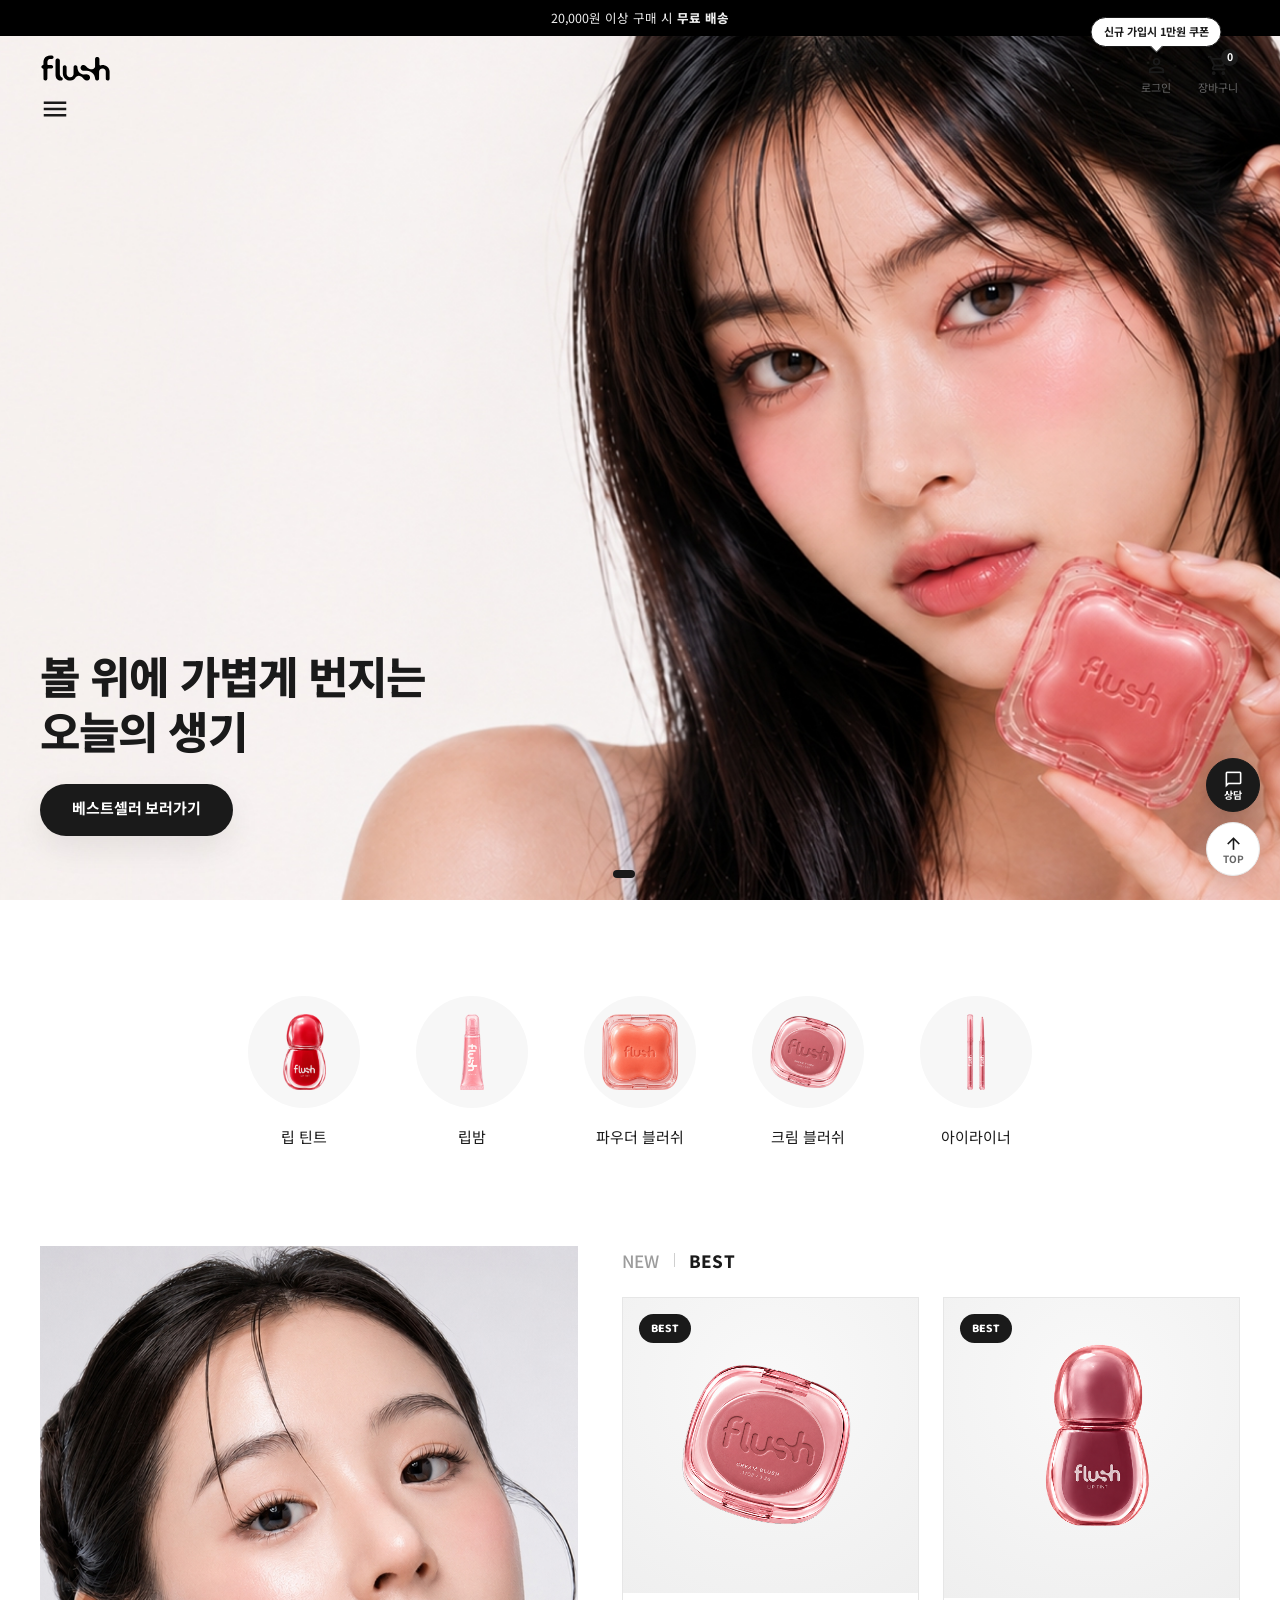
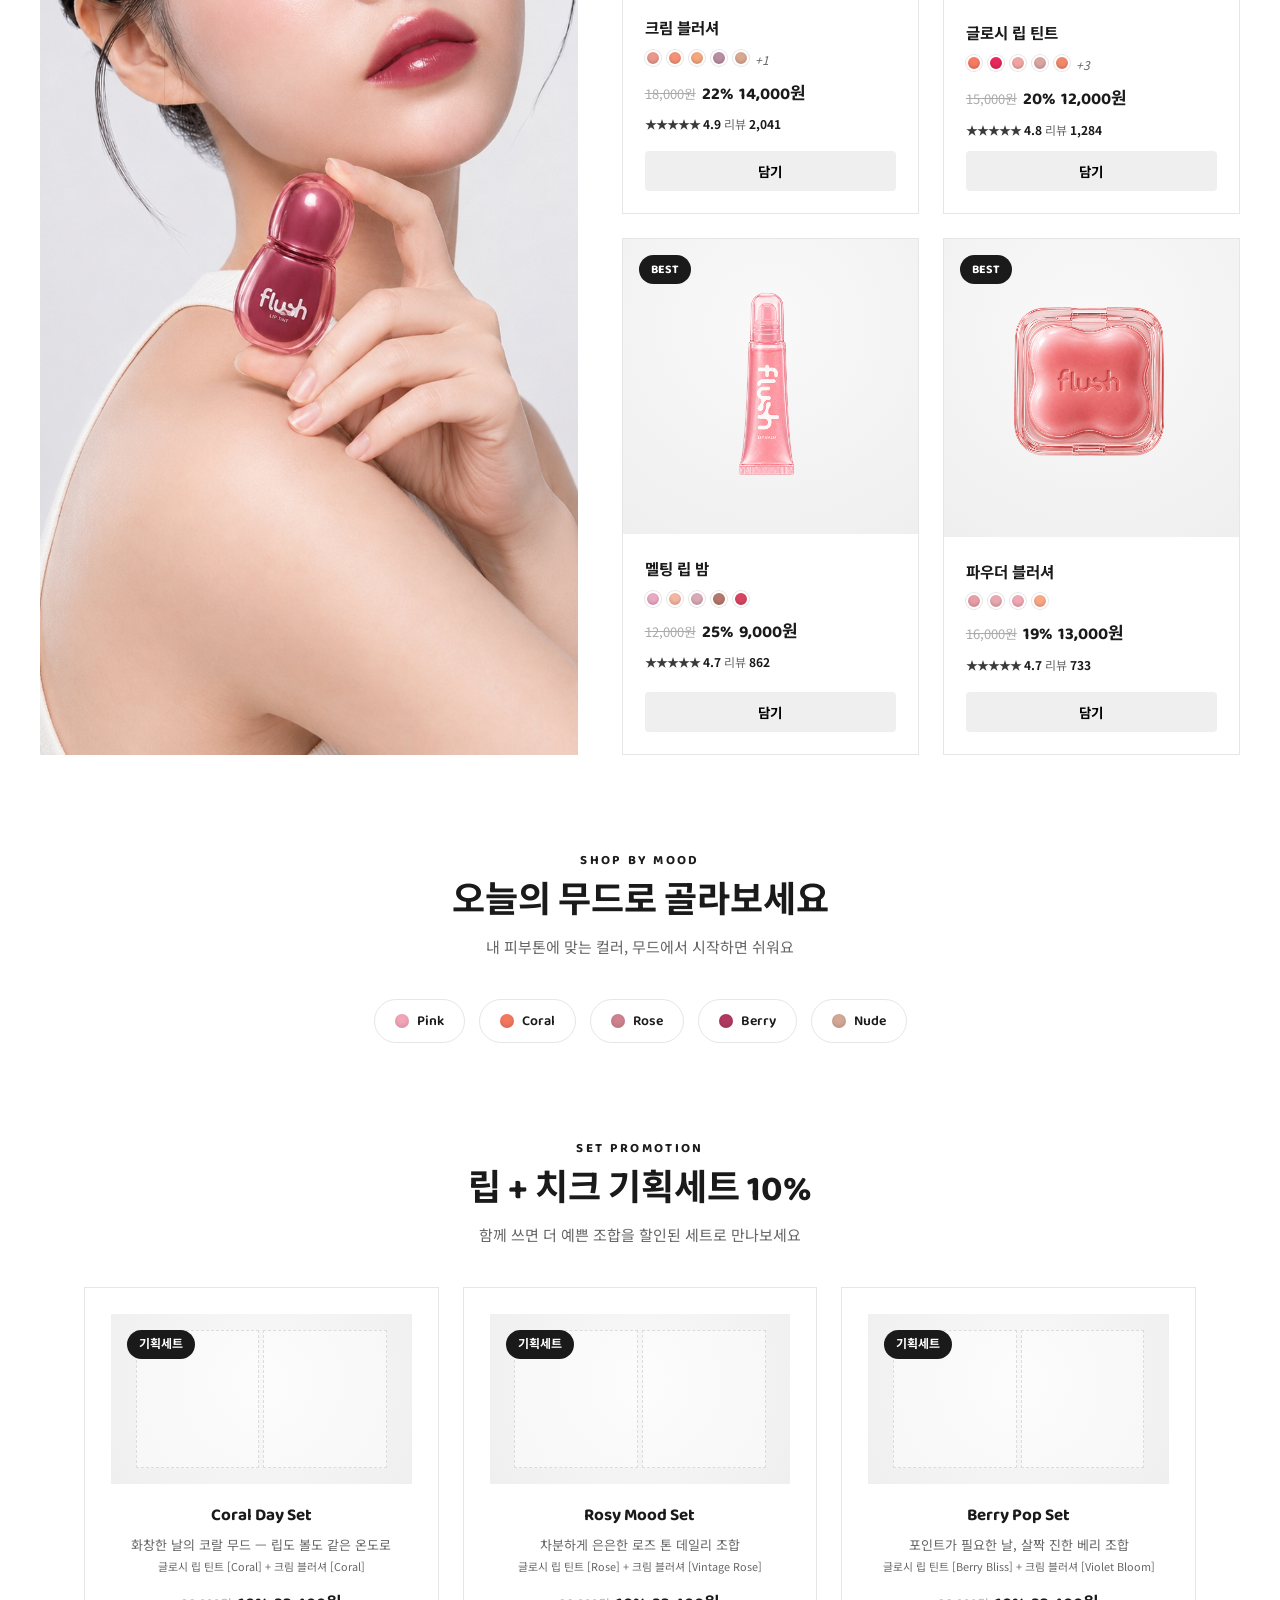
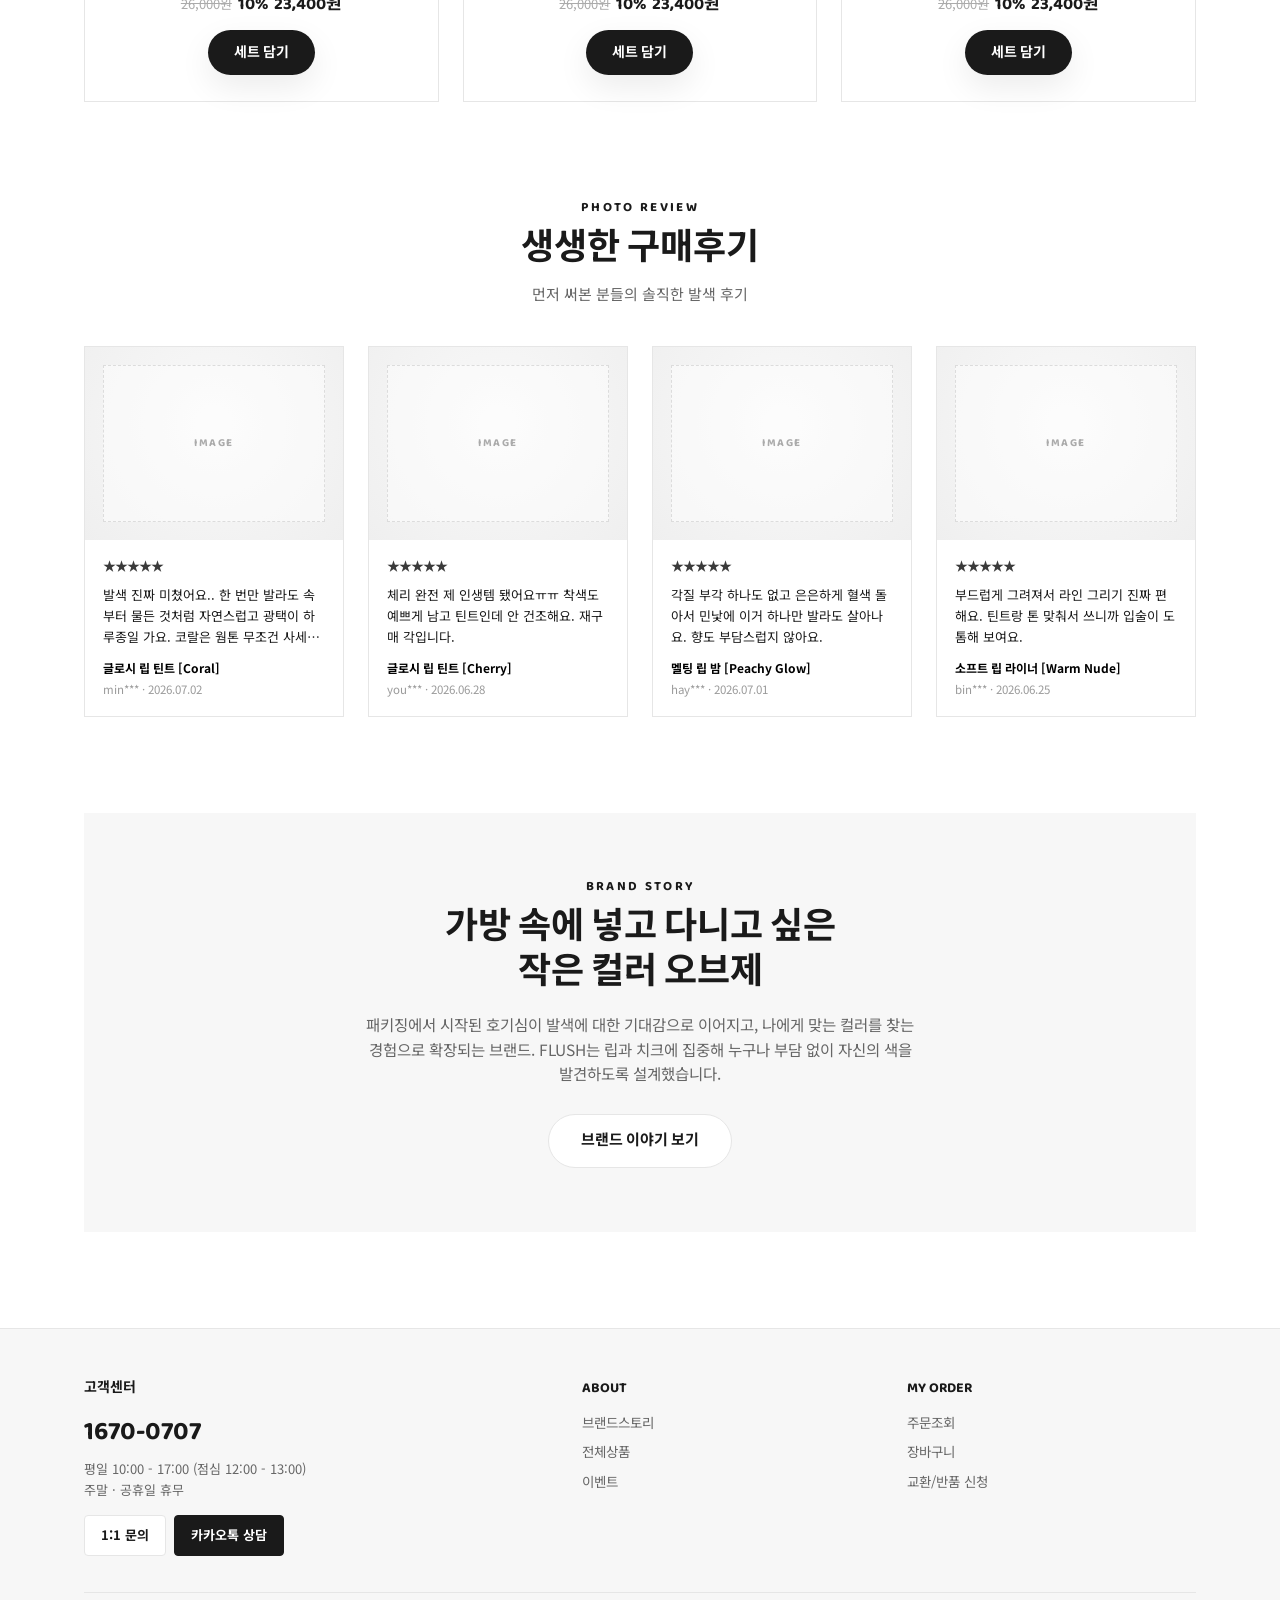
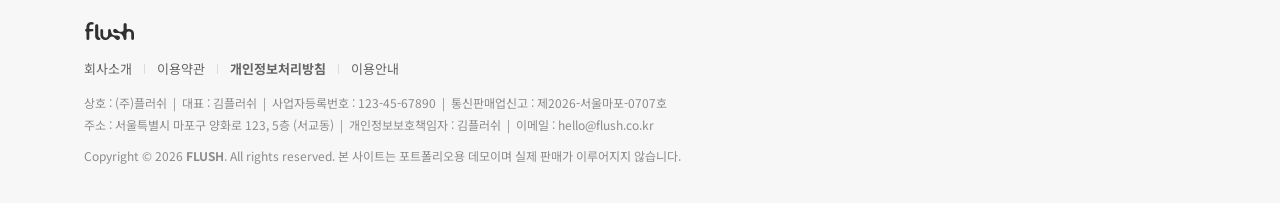
==== commit 484ae5b2: "Add BEST section model/product imagery Adds the left model visual and product photos for the four BE" ====
--- a/index.html
+++ b/index.html
@@ -70,7 +70,7 @@
     <section class="section">
       <div class="container bestnew-layout">
         <div class="bestnew-visual">
-          <span class="img-ph" role="img" aria-label="new best visual"></span>
+          <img src="assets/model best.jpg" alt="FLUSH 모델 컷" loading="lazy">
         </div>
         <div class="bestnew-right">
           <div class="sec-tabs">
--- a/css/style.css
+++ b/css/style.css
@@ -548,6 +548,7 @@
   align-items: stretch;
 }
 .bestnew-visual .img-ph { min-height: 100%; }
+.bestnew-visual img { width: 100%; height: 100%; min-height: 100%; object-fit: cover; }
 .bestnew-right { display: flex; flex-direction: column; }
 .bestnew-right .product-grid { grid-template-columns: repeat(2, 1fr); }
 
@@ -1600,7 +1601,7 @@
   .cat-cards, .positioning-cards { grid-template-columns: 1fr; }
   .product-grid { grid-template-columns: repeat(3, 1fr); }
   .bestnew-layout { grid-template-columns: 1fr; }
-  .bestnew-visual .img-ph { min-height: 320px; }
+  .bestnew-visual .img-ph, .bestnew-visual img { min-height: 320px; }
   .bestnew-right .product-grid { grid-template-columns: repeat(2, 1fr); }
   .pair-grid { grid-template-columns: 1fr; max-width: 460px; margin-inline: auto; }
   .texture-points { grid-template-columns: 1fr; }
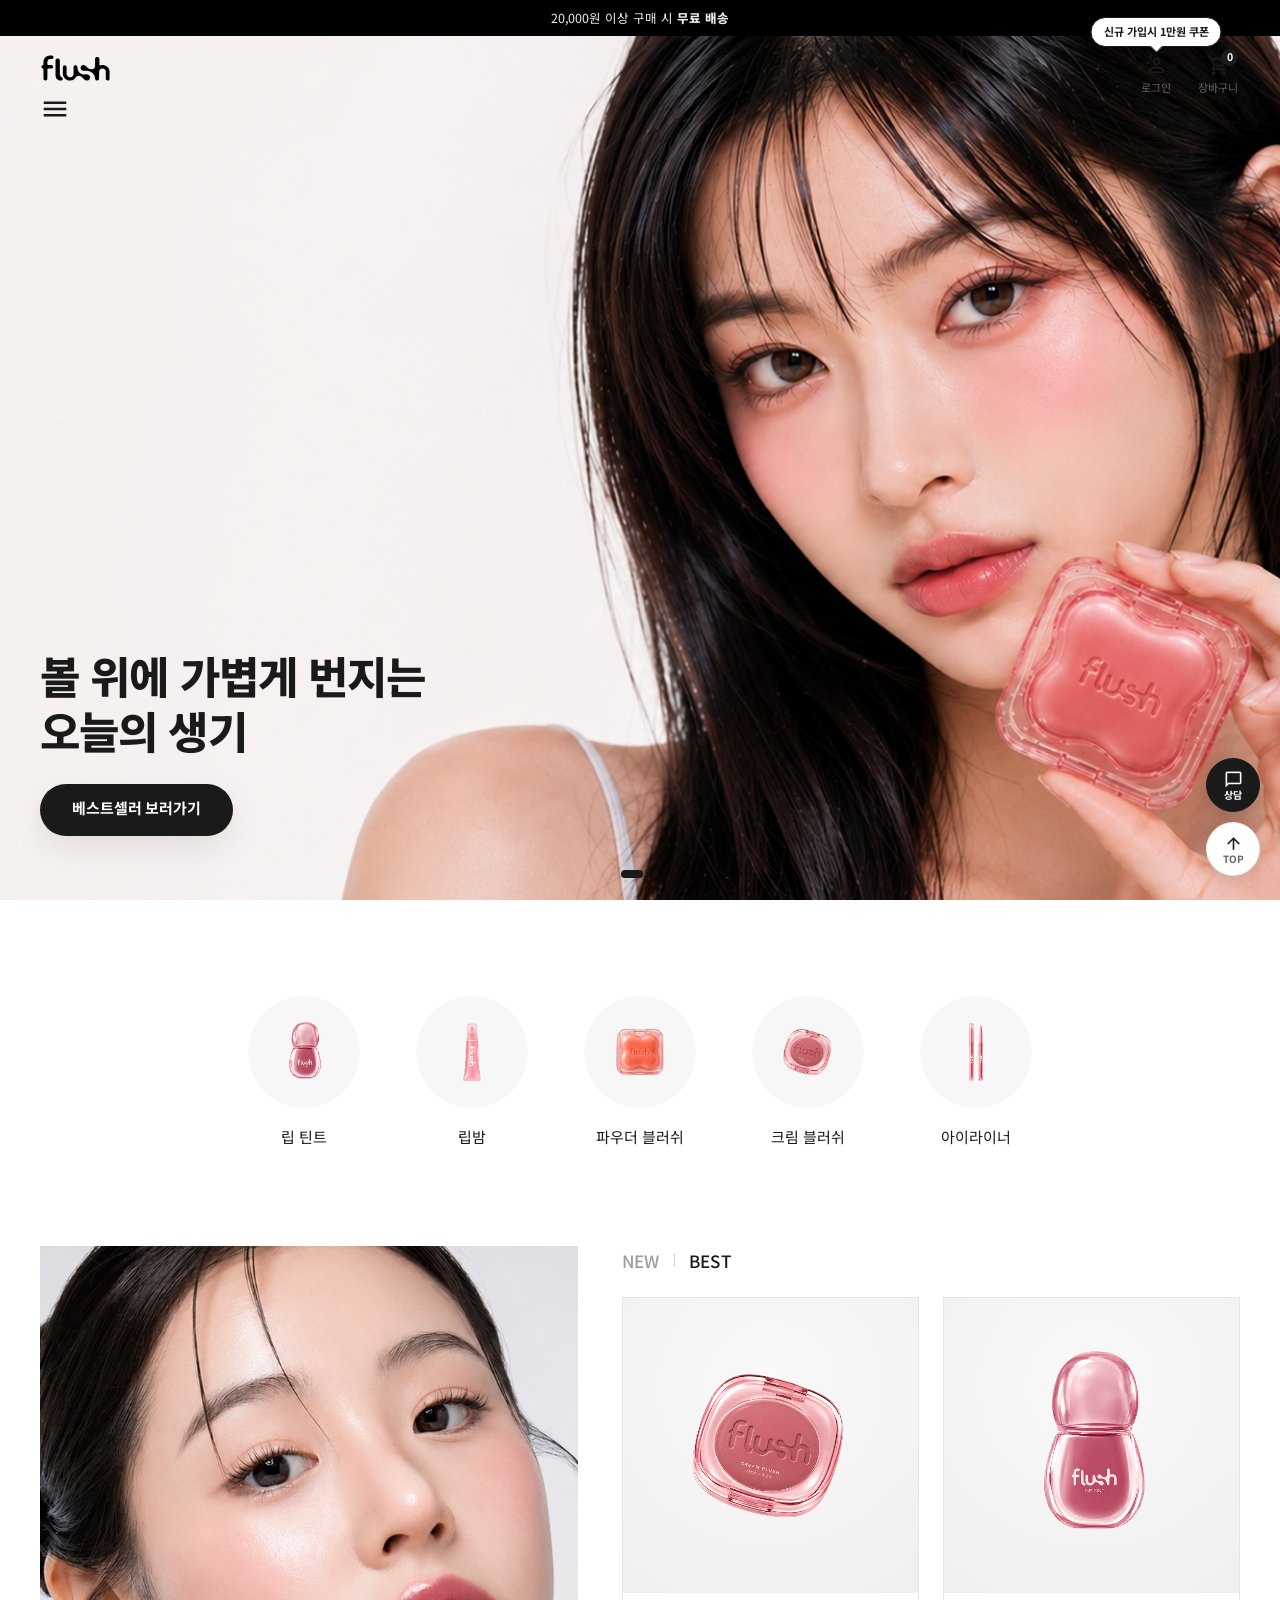
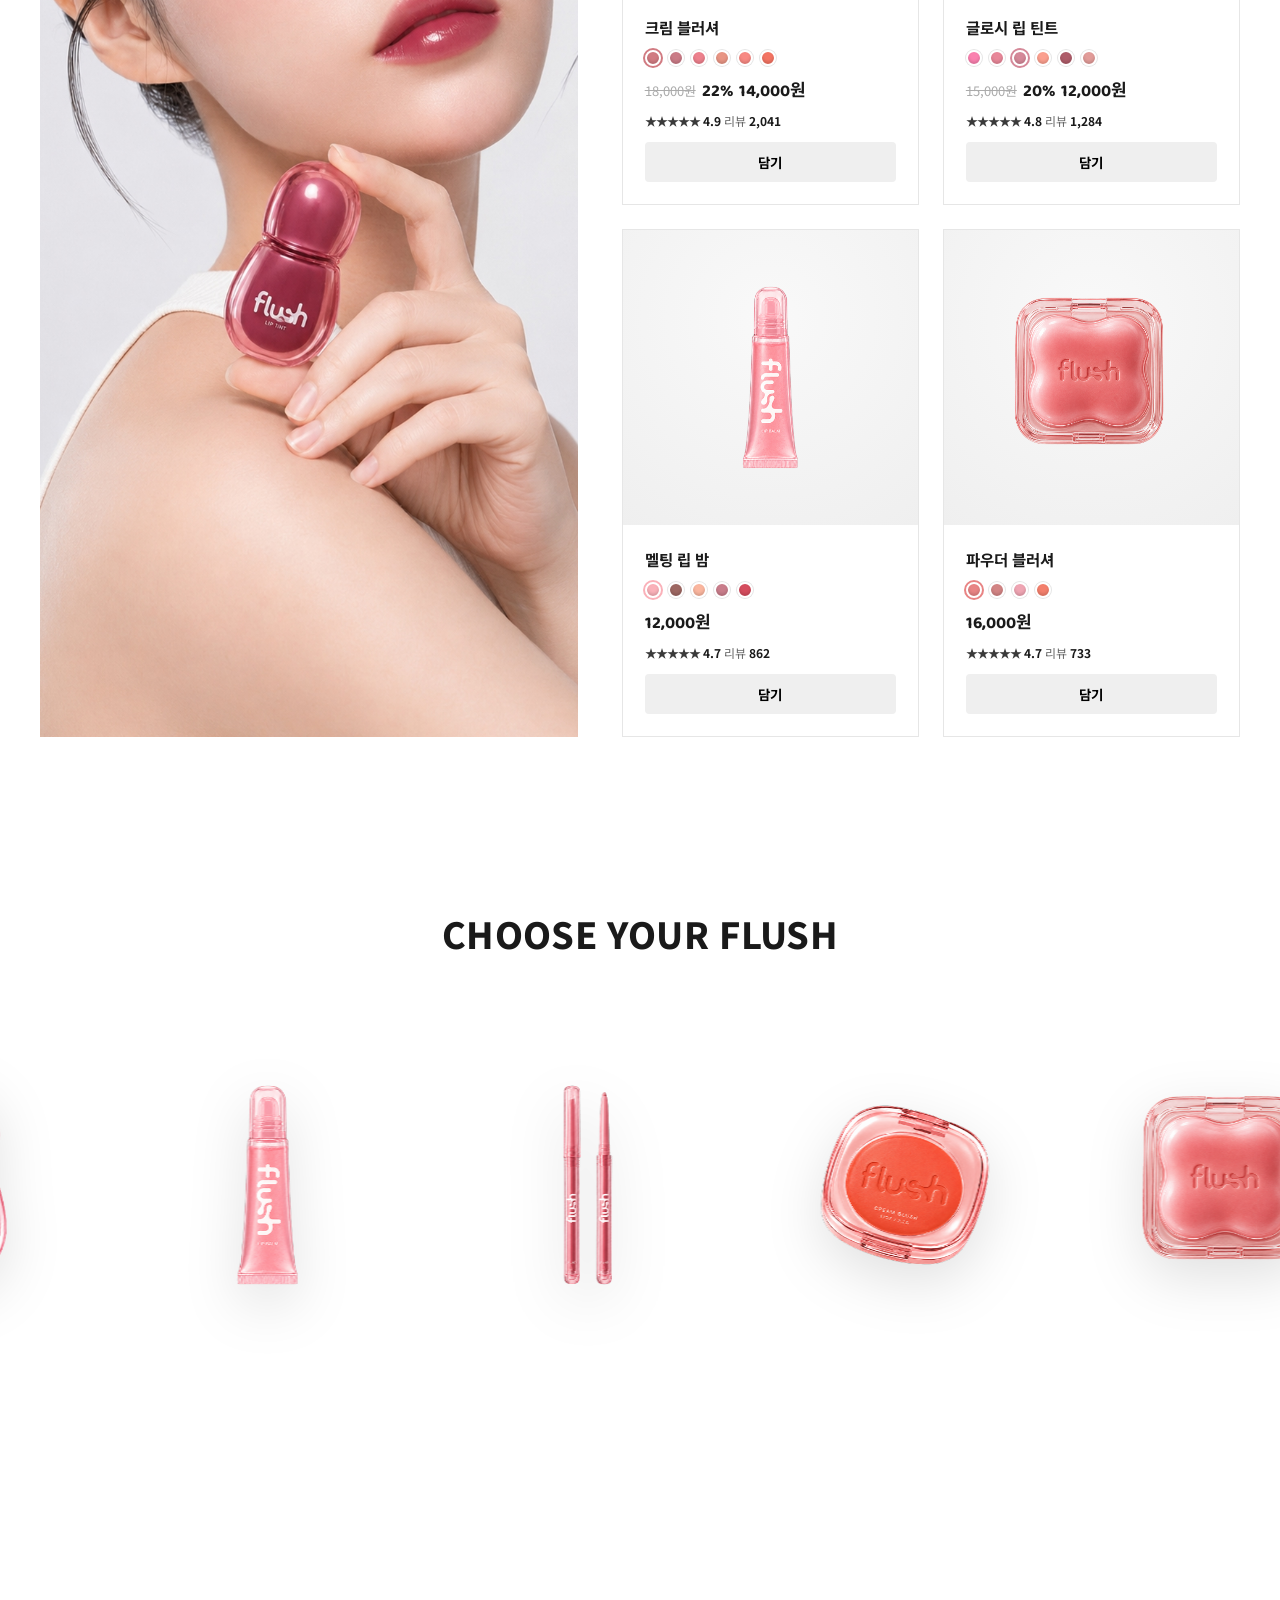
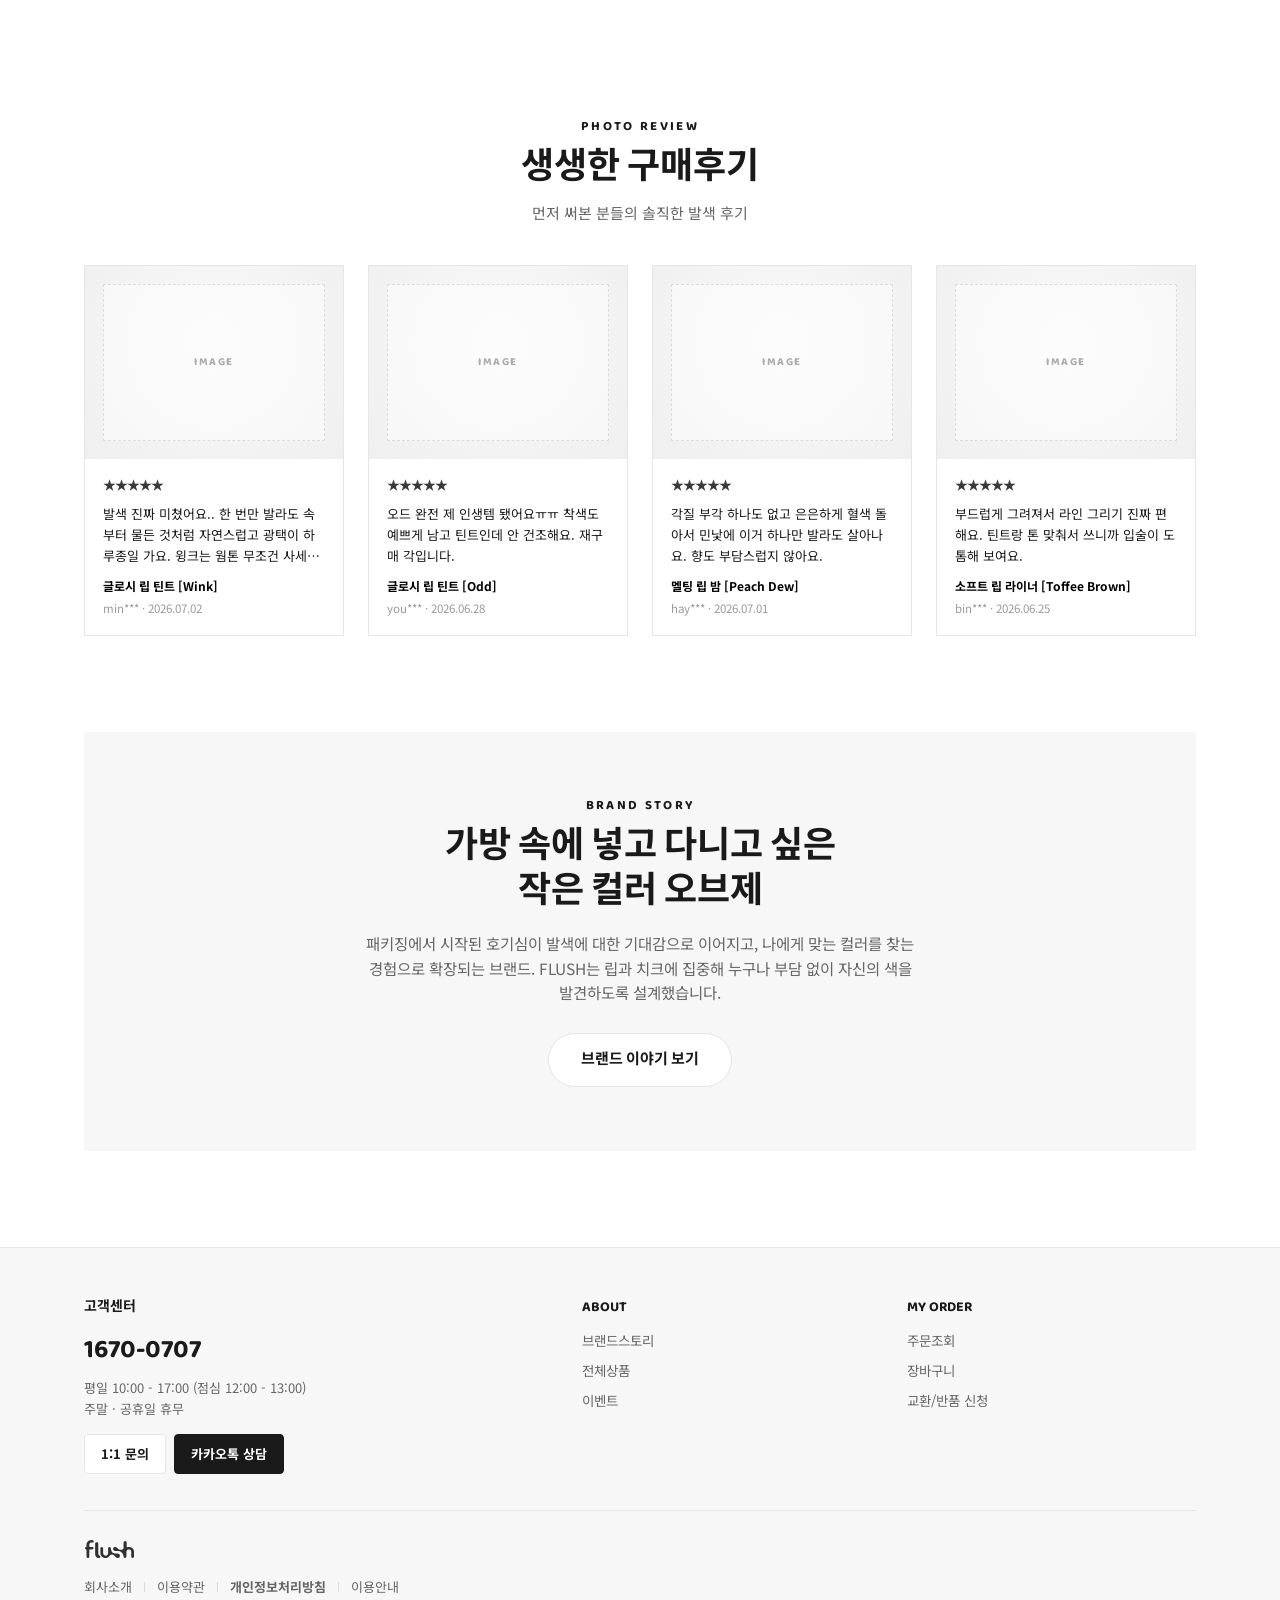
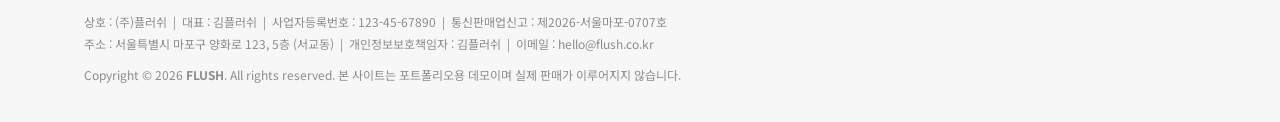
==== commit efee8516: "Rework product data, add shade carousel & interactions - Replace all product images with named per-s" ====
--- a/index.html
+++ b/index.html
@@ -10,7 +10,7 @@
   <link rel="preconnect" href="https://fonts.gstatic.com" crossorigin>
   <link href="https://fonts.googleapis.com/css2?family=Baloo+2:wght@500;600;700&family=Noto+Sans+KR:wght@400;500;700;800&display=swap" rel="stylesheet">
   <link href="https://fonts.googleapis.com/css2?family=Material+Symbols+Outlined:opsz,wght,FILL,GRAD@20..48,300..500,0..1,0" rel="stylesheet">
-  <link rel="stylesheet" href="css/style.css">
+  <link rel="stylesheet" href="css/style.css?v=8">
 </head>
 <body class="home">
 
@@ -28,9 +28,7 @@
             </div>
           </div>
         </div>
-        <div class="banner-slide s-ph">
-          <span class="img-ph wide" role="img" aria-label="hero image 2 (1920x600)"></span>
-        </div>
+        <div class="banner-slide s2" role="img" aria-label="FLUSH 히어로 배너 2"></div>
         <div class="banner-slide s-ph">
           <span class="img-ph wide" role="img" aria-label="hero image 3 (1920x600)"></span>
         </div>
@@ -43,23 +41,23 @@
       <div class="container">
         <div class="quick-cats">
           <a class="quick-cat" href="shop.html?category=lip-tint">
-            <span class="qc-circle"><img src="assets/products/lip-tint-cherry.png" alt="립 틴트" loading="lazy"></span>
+            <span class="qc-circle"><img src="assets/products/lip tint 03 pop.png" alt="립 틴트" loading="lazy"></span>
             <span data-i18n="qc.tint"></span>
           </a>
           <a class="quick-cat" href="shop.html?category=lip-balm">
-            <span class="qc-circle"><img src="assets/products/lip-balm-01.png" alt="립밤" loading="lazy"></span>
+            <span class="qc-circle"><img src="assets/products/lip balm 01 peach dew.png" alt="립밤" loading="lazy"></span>
             <span data-i18n="qc.balm"></span>
           </a>
           <a class="quick-cat" href="shop.html?category=powder-blush">
-            <span class="qc-circle"><img src="assets/products/powder-blush-04.png" alt="파우더 블러쉬" loading="lazy"></span>
+            <span class="qc-circle"><img src="assets/products/powder blush 04 golden hour.png" alt="파우더 블러쉬" loading="lazy"></span>
             <span data-i18n="qc.powder"></span>
           </a>
           <a class="quick-cat" href="shop.html?category=cream-blush">
-            <span class="qc-circle"><img src="assets/products/cream-blush-vintage-rose.png" alt="크림 블러쉬" loading="lazy"></span>
+            <span class="qc-circle"><img src="assets/products/cream blush 01 vintage rose.png" alt="크림 블러쉬" loading="lazy"></span>
             <span data-i18n="qc.cream"></span>
           </a>
           <a class="quick-cat" href="shop.html?category=lip-liner">
-            <span class="qc-circle"><img src="assets/products/lip-liner-01.png" alt="아이라이너" loading="lazy"></span>
+            <span class="qc-circle"><img src="assets/products/lip liner 01 petal pink.png" alt="아이라이너" loading="lazy"></span>
             <span data-i18n="qc.liner"></span>
           </a>
         </div>
@@ -70,7 +68,8 @@
     <section class="section">
       <div class="container bestnew-layout">
         <div class="bestnew-visual">
-          <img src="assets/model best.jpg" alt="FLUSH 모델 컷" loading="lazy">
+          <img id="bestnew-visual-img" src="assets/model best.jpg" alt="FLUSH 모델 컷" loading="lazy">
+          <span class="drag-cue" aria-hidden="true">DRAG</span>
         </div>
         <div class="bestnew-right">
           <div class="sec-tabs">
@@ -83,28 +82,13 @@
       </div>
     </section>
 
-    <!-- 무드별 탐색 -->
-    <section class="section">
-      <div class="container">
-        <div class="section-head">
-          <span class="eyebrow">Shop by Mood</span>
-          <h2 class="section-title" data-i18n="sec.mood.title"></h2>
-          <p class="section-sub" data-i18n="sec.mood.sub"></p>
-        </div>
-        <div class="mood-row" id="mood-row"></div>
-      </div>
-    </section>
-
-    <!-- 기획세트 -->
-    <section class="section" id="sets">
-      <div class="container">
-        <div class="section-head">
-          <span class="eyebrow">Set Promotion</span>
-          <h2 class="section-title" data-i18n="sec.set.title"></h2>
-          <p class="section-sub" data-i18n="sec.set.sub"></p>
-        </div>
-        <div class="pair-grid" id="set-grid"></div>
-      </div>
+    <!-- Choose your Flush — 자동 스크롤 쉐이드 마퀴 (호버 시 정지 + 쉐이드 배경색) -->
+    <section class="flush-picker" id="flush-picker">
+      <h2 class="fp-title">CHOOSE YOUR FLUSH</h2>
+      <div class="fp-stage" id="fp-stage">
+        <div class="fp-track" id="fp-track"></div>
+      </div>
+      <div class="fp-info" id="fp-info"></div>
     </section>
 
     <!-- 포토리뷰 -->
@@ -134,12 +118,14 @@
 
   <div id="chrome-footer"></div>
 
-  <script src="js/i18n.js"></script>
-  <script src="js/data.js"></script>
-  <script src="js/main.js"></script>
+  <script src="js/i18n.js?v=8"></script>
+  <script src="js/data.js?v=8"></script>
+  <script src="js/main.js?v=8"></script>
   <script>
     // NEW / BEST 탭 섹션 : 각 4개씩 (제품 겹침 허용)
+    let bestnewTab = "best";
     function renderBestNew(tab) {
+      bestnewTab = tab;
       const grid = document.getElementById("bestnew-grid");
       const list =
         tab === "new"
@@ -148,13 +134,37 @@
               .filter((p) => !p.comingSoon)
               .sort((a, b) => b.reviewCount - a.reviewCount)
               .slice(0, 4);
-      // 탭에 맞춰 카드 뱃지 통일 (NEW 탭 → NEW, BEST 탭 → BEST)
+      // NEW 탭 카드는 신제품 쉐이드 이미지로 표시, 뱃지는 탭으로 구분되므로 숨김
+      const NEW_CARD_IMGS = {
+        "lip-balm": "assets/products/lip balm 02 cocoa drip.png",
+        "lip-liner": "assets/products/lip liner 02 bare rose.png",
+        "cream-blush": "assets/products/cream blush 04 warm nude.png",
+        "powder-blush": "assets/products/powder blush 04 golden hour.png",
+      };
       grid.innerHTML = list
-        .map((p) => productCardHTML(p, 0, tab === "new" ? "NEW" : "BEST"))
+        .map((p) =>
+          productCardHTML(
+            p, 0, false,
+            tab === "new" ? NEW_CARD_IMGS[p.id] || null : null
+          )
+        )
         .join("");
       document.querySelectorAll(".sec-tab").forEach((b) =>
         b.classList.toggle("active", b.dataset.secTab === tab)
       );
+      // 탭에 맞춰 좌측 비주얼 교체 (부드러운 크로스페이드)
+      const visual = document.getElementById("bestnew-visual-img");
+      const nextSrc = tab === "new" ? "assets/new product.jpg" : "assets/model best.jpg";
+      if (visual.getAttribute("src") !== nextSrc) {
+        visual.style.opacity = "0";
+        const pre = new Image();
+        pre.onload = () => {
+          visual.src = nextSrc;
+          requestAnimationFrame(() => (visual.style.opacity = ""));
+        };
+        pre.src = nextSrc;
+      }
+      visual.alt = tab === "new" ? "FLUSH 신제품 컷" : "FLUSH 모델 컷";
     }
     document.querySelector(".sec-tabs").addEventListener("click", (e) => {
       const btn = e.target.closest("[data-sec-tab]");
@@ -162,14 +172,152 @@
     });
     renderBestNew("best");
 
-    // 무드 칩
-    document.getElementById("mood-row").innerHTML = MOODS.map(
-      (m) => `<a class="mood-chip" href="shop.html?mood=${m.id}">
-                <span class="mood-dot" style="background:${m.hex}"></span>${m.label}</a>`
-    ).join("");
-
-    // 기획세트
-    document.getElementById("set-grid").innerHTML = SETS.map(setCardHTML).join("");
+    // NEW/BEST 자동 전환 (마우스를 올려두면 정지)
+    (() => {
+      const box = document.querySelector(".bestnew-layout");
+      let hover = false;
+      box.addEventListener("mouseenter", () => (hover = true));
+      box.addEventListener("mouseleave", () => (hover = false));
+      setInterval(() => {
+        if (!hover) renderBestNew(bestnewTab === "best" ? "new" : "best");
+      }, 5000);
+    })();
+
+    // 왼쪽 비주얼: 원형 DRAG 커서가 부드럽게 따라오고, 드래그로 전환(왼→NEW, 오른→BEST)
+    (() => {
+      const visual = document.querySelector(".bestnew-visual");
+      const img = document.getElementById("bestnew-visual-img");
+      const cue = visual.querySelector(".drag-cue");
+      img.draggable = false;
+
+      // 커서 위치는 viewport 좌표(lx,ly)로 저장하고, 매 프레임 이미지 기준으로 환산 →
+      // 스크롤로 이미지가 움직여도 버블이 실제 커서에서 밀리지 않음
+      let lx = 0, ly = 0, cx = 0, cy = 0;   // 포인터 viewport / 버블 현재(이미지 기준)
+      let tShift = 0, cShift = 0;           // 이미지 이동 목표/현재
+      let raf = null, inside = false;
+      function placeCue() {
+        cue.style.transform = `translate(${cx}px, ${cy}px) translate(-50%, -50%)`;
+      }
+      function frame() {
+        const r = visual.getBoundingClientRect();
+        const tx = lx - r.left, ty = ly - r.top; // viewport → 이미지 기준(매 프레임 재계산)
+        cx += (tx - cx) * 0.3;
+        cy += (ty - cy) * 0.3;
+        placeCue();
+        cShift += (tShift - cShift) * 0.16;  // 손끝을 부드럽게 따라오는 이미지
+        if (Math.abs(cShift) > 0.05 || tShift) img.style.transform = `scale(1.15) translateX(${cShift.toFixed(2)}px)`;
+        else img.style.transform = "";
+        if (inside || Math.abs(cShift - tShift) > 0.3 || Math.abs(cShift) > 0.3) {
+          raf = requestAnimationFrame(frame);
+        } else raf = null;
+      }
+      const kick = () => { if (!raf) raf = requestAnimationFrame(frame); };
+
+      visual.addEventListener("pointerenter", (e) => {
+        lx = e.clientX; ly = e.clientY;
+        const r = visual.getBoundingClientRect();
+        cx = lx - r.left; cy = ly - r.top; // 진입 시 즉시 위치(점프 방지)
+        placeCue();
+        inside = true;
+        kick();
+      });
+      visual.addEventListener("pointerleave", () => (inside = false));
+
+      // 스크롤 중엔 rAF 보간을 기다리지 않고 즉시 재배치 → 끊김/밀림 방지
+      window.addEventListener("scroll", () => {
+        if (!inside) return;
+        const r = visual.getBoundingClientRect();
+        cx = lx - r.left; cy = ly - r.top;
+        placeCue();
+      }, { passive: true });
+
+      // 드래그 전환 (왼→NEW, 오른→BEST) — tShift 목표만 갱신, 실제 이동은 rAF가 보간
+      let startX = null;
+      const endDrag = () => {
+        startX = null;
+        visual.classList.remove("dragging");
+        tShift = 0; // 부드럽게 제자리로
+        kick();
+      };
+      visual.addEventListener("pointerdown", (e) => {
+        startX = e.clientX;
+        visual.setPointerCapture(e.pointerId);
+        visual.classList.add("dragging");
+      });
+      visual.addEventListener("pointermove", (e) => {
+        lx = e.clientX; ly = e.clientY;
+        kick();
+        if (startX === null) return;
+        const dx = e.clientX - startX;
+        tShift = Math.max(-26, Math.min(26, dx * 0.24));
+        if (dx <= -46) { renderBestNew("new"); endDrag(); }
+        else if (dx >= 46) { renderBestNew("best"); endDrag(); }
+      });
+      visual.addEventListener("pointerup", endDrag);
+      visual.addEventListener("pointercancel", endDrag);
+    })();
+
+    // Choose your Flush — 자동 스크롤 마퀴, 호버 시 정지 + 배경을 쉐이드 컬러로
+    (() => {
+      // 제품이 골고루 섞이도록 라운드로빈으로 뽑기 (쉐이드 순서는 랜덤)
+      const pools = PRODUCTS.filter((p) => !p.comingSoon).map((p) => ({
+        p,
+        shades: p.shades.filter((s) => s.img).sort(() => Math.random() - 0.5),
+      }));
+      const ITEMS = [];
+      while (pools.some((q) => q.shades.length)) {
+        pools.forEach((q) => {
+          if (q.shades.length) ITEMS.push({ p: q.p, s: q.shades.pop() });
+        });
+      }
+      const section = document.getElementById("flush-picker");
+      const track = document.getElementById("fp-track");
+      const info = document.getElementById("fp-info");
+
+      const itemHTML = (it, i) => `
+        <a class="fp-item" data-i="${i}" href="product.html?id=${it.p.id}&shade=${encodeURIComponent(it.s.name)}">
+          <img src="${it.s.img}" alt="${pName(it.p)} ${it.s.name}" draggable="false" loading="lazy">
+        </a>`;
+      // 끊김 없는 루프를 위해 두 벌 렌더
+      track.innerHTML = ITEMS.map(itemHTML).join("") + ITEMS.map(itemHTML).join("");
+
+      // 자동 스크롤 (호버 중엔 정지) — 시간 기반이라 프레임레이트와 무관하게 일정 속도
+      const SPEED = 60; // px/s
+      let offset = 0;
+      let paused = false;
+      let last = performance.now();
+      (function tick(now) {
+        const dt = Math.min(now - last, 100);
+        last = now;
+        if (!paused) {
+          offset -= (dt / 1000) * SPEED;
+          const half = track.scrollWidth / 2;
+          if (-offset >= half) offset += half;
+          track.style.transform = `translateX(${offset}px)`;
+        }
+        requestAnimationFrame(tick);
+      })(performance.now());
+
+      section.addEventListener("mouseenter", () => (paused = true));
+      section.addEventListener("mouseleave", () => {
+        paused = false;
+        section.classList.remove("tinted");
+        section.style.background = "";
+        info.innerHTML = "";
+      });
+      track.addEventListener("mouseover", (e) => {
+        const el = e.target.closest(".fp-item");
+        if (!el) return;
+        const it = ITEMS[el.dataset.i];
+        section.classList.add("tinted");
+        section.style.background = it.s.hex;
+        info.innerHTML = `
+          <p class="fp-product">${pName(it.p)}</p>
+          <p class="fp-shade">${it.s.name}</p>
+          <p class="fp-cat">${it.p.catLabel}</p>
+          <a class="fp-more" href="product.html?id=${it.p.id}&shade=${encodeURIComponent(it.s.name)}">VIEW MORE</a>`;
+      });
+    })();
 
     // 포토리뷰 : 평점 높은 순 4개
     document.getElementById("review-grid").innerHTML = [...REVIEWS]
@@ -178,37 +326,46 @@
       .map(reviewCardHTML)
       .join("");
 
-    // 히어로 슬라이더 — 화살표/도트로만 넘김, 배너 높이는 현재 슬라이드에 맞춤
+    // 히어로 슬라이더 — 이미지 있는 슬라이드만 자동 순환(+도트), 플레이스홀더 제외
     (() => {
       const banner = document.querySelector(".main-banner");
       const track = document.getElementById("banner-track");
-      const slides = track.children.length;
       const nav = document.getElementById("banner-nav");
-      let idx = 0;
-
-      nav.innerHTML = Array.from({ length: slides }, (_, i) =>
-        `<button class="banner-dot ${i === 0 ? "active" : ""}" data-slide="${i}" aria-label="banner ${i + 1}"></button>`
-      ).join("");
+      // 이미지가 채워진 슬라이드만 (플레이스홀더 s-ph 는 순환에서 제외)
+      const slots = [...track.children]
+        .map((el, i) => ({ el, i }))
+        .filter(({ el }) => !el.classList.contains("s-ph"))
+        .map(({ i }) => i);
+      let pos = 0;
+
+      nav.innerHTML = slots
+        .map((_, i) => `<button class="banner-dot ${i === 0 ? "active" : ""}" data-slot="${i}" aria-label="banner ${i + 1}"></button>`)
+        .join("");
 
       function fitBanner() {
-        banner.style.height = track.children[idx].offsetHeight + "px";
-      }
-
-      function go(n) {
-        idx = (n + slides) % slides;
-        track.style.transform = `translateX(-${idx * 100}%)`;
-        nav.querySelectorAll(".banner-dot").forEach((d, i) =>
-          d.classList.toggle("active", i === idx)
-        );
+        banner.style.height = track.children[slots[pos]].offsetHeight + "px";
+      }
+      function go(p) {
+        pos = (p + slots.length) % slots.length;
+        track.style.transform = `translateX(-${slots[pos] * 100}%)`;
+        nav.querySelectorAll(".banner-dot").forEach((d, i) => d.classList.toggle("active", i === pos));
         fitBanner();
       }
 
       nav.addEventListener("click", (e) => {
-        const dot = e.target.closest("[data-slide]");
-        if (dot) go(+dot.dataset.slide);
+        const dot = e.target.closest("[data-slot]");
+        if (dot) go(+dot.dataset.slot);
       });
       window.addEventListener("resize", fitBanner);
       fitBanner();
+
+      // 자동 전환 (마우스 올리면 정지) — 이미지 슬라이드가 2장 이상일 때만
+      if (slots.length > 1) {
+        let hover = false;
+        banner.addEventListener("mouseenter", () => (hover = true));
+        banner.addEventListener("mouseleave", () => (hover = false));
+        setInterval(() => { if (!hover) go(pos + 1); }, 5000);
+      }
     })();
   </script>
 </body>
--- a/css/style.css
+++ b/css/style.css
@@ -547,8 +547,45 @@
   gap: 44px;
   align-items: stretch;
 }
+.bestnew-visual { position: relative; cursor: none; overflow: hidden; touch-action: pan-y; user-select: none; }
 .bestnew-visual .img-ph { min-height: 100%; }
-.bestnew-visual img { width: 100%; height: 100%; min-height: 100%; object-fit: cover; }
+.bestnew-visual img {
+  width: 100%;
+  height: 100%;
+  min-height: 100%;
+  object-fit: cover;
+  transform: scale(1.15); /* 드래그 시 이동해도 가장자리 안 비도록 여유 */
+  transition: opacity 0.4s ease; /* transform 은 JS rAF 로 부드럽게 보간 */
+}
+
+/* 이미지 위를 따라다니는 원형 DRAG 커서 */
+.drag-cue {
+  position: absolute;
+  top: 0;
+  left: 0;
+  z-index: 3;
+  width: 84px;
+  height: 84px;
+  border-radius: 50%;
+  display: flex;
+  align-items: center;
+  justify-content: center;
+  background: rgba(255, 255, 255, 0.5);
+  backdrop-filter: blur(3px);
+  -webkit-backdrop-filter: blur(3px);
+  color: var(--ink);
+  font-family: var(--font-body);
+  font-weight: 700;
+  font-size: 12px;
+  letter-spacing: 0.18em;
+  text-transform: uppercase;
+  opacity: 0;
+  transition: opacity 0.25s ease, background 0.2s ease;
+  pointer-events: none;
+  will-change: transform;
+}
+.bestnew-visual:hover .drag-cue { opacity: 1; }
+.bestnew-visual.dragging .drag-cue { background: rgba(255, 255, 255, 0.75); }
 .bestnew-right { display: flex; flex-direction: column; }
 .bestnew-right .product-grid { grid-template-columns: repeat(2, 1fr); }
 
@@ -567,7 +604,7 @@
   transition: color 0.15s;
 }
 .sec-tab:hover { color: var(--ink-soft); }
-.sec-tab.active { color: var(--ink); font-weight: 800; }
+.sec-tab.active { color: var(--ink); font-weight: 500; }
 .sec-tab-div { width: 1px; height: 14px; background: #CFCFCF; }
 
 /* ---------- section heading ---------- */
@@ -621,11 +658,27 @@
   align-items: center;
   justify-content: center;
   padding: 28px;
+  overflow: hidden; /* 세로로 긴 이미지가 1:1 비율을 밀어내지 않도록 */
 }
 .product-thumb img {
+  max-width: 100%;
   max-height: 100%;
   object-fit: contain;
 }
+/* hover 시 쉐이드별 모델컷을 순환 (JS가 .on 을 토글, 풀블리드 크로스페이드) */
+.thumb-models { position: absolute; inset: 0; z-index: 1; pointer-events: none; }
+.product-thumb .thumb-model {
+  position: absolute;
+  inset: 0;
+  width: 100%;
+  height: 100%;
+  max-width: none;
+  max-height: none;
+  object-fit: cover;
+  opacity: 0;
+  transition: opacity 0.5s ease;
+}
+.product-thumb .thumb-model.on { opacity: 1; }
 
 .badge {
   position: absolute;
@@ -693,13 +746,17 @@
 .review-meta .stars { color: #3A3A3A; letter-spacing: -1px; }
 .review-meta b { color: var(--ink); }
 
-.shade-dots { display: flex; gap: 6px; margin-bottom: 12px; }
+.shade-dots { display: flex; flex-wrap: wrap; gap: 7px; margin-bottom: 12px; }
 .shade-dots span {
   width: 16px;
   height: 16px;
   border-radius: 50%;
   border: 2px solid #fff;
-  box-shadow: 0 0 0 1px var(--line), inset 0 -2px 3px rgba(0,0,0,0.15);
+  box-shadow: 0 0 0 1px var(--line), inset 0 -2px 3px rgba(0,0,0,0.15); /* 기본: 회색 링 */
+}
+/* 카드가 지금 보여주는 쉐이드만 그 색 링으로 강조 */
+.shade-dots span.is-active {
+  box-shadow: 0 0 0 2px var(--sh), inset 0 -2px 3px rgba(0,0,0,0.15);
 }
 .shade-more { font-size: 12px; color: var(--ink-soft); align-self: center; }
 
@@ -1307,7 +1364,12 @@
 .banner-slide.s1 p { color: var(--ink-soft); }
 .banner-slide.s1 p strong { color: inherit; }
 .banner-slide.s1 .hero-eyebrow { color: var(--ink); }
-.banner-slide.s2 { background: linear-gradient(135deg, #F4F4F4 0%, #E8E8E8 100%); }
+.banner-slide.s2 {
+  /* 슬라이드1과 동일한 풀스크린 히어로 (hero-img2) */
+  height: calc(100vh - var(--chrome-h, 140px));
+  padding: 0;
+  background: url("../assets/hero-img2.jpg") center / cover no-repeat, #F5F5F5;
+}
 .banner-slide.s3 { background: linear-gradient(135deg, #F4F4F4 0%, #E8E8E8 100%); }
 
 .banner-copy .hero-eyebrow { margin-bottom: 18px; }
@@ -1644,3 +1706,130 @@
   .cart-item-thumb { width: 72px; height: 72px; }
   .cart-item-right { grid-column: 1 / -1; flex-direction: row; justify-content: space-between; align-items: center; }
 }
+
+/* ---------- Choose your Flush 쉐이드 마퀴 ---------- */
+.flush-picker {
+  margin-top: 96px;
+  padding: 72px 0 64px;
+  text-align: center;
+  color: var(--ink);
+  overflow: hidden;
+  background: #fff;
+  transition: background 0.5s ease, color 0.3s ease;
+}
+.flush-picker.tinted { color: #fff; }
+.fp-title {
+  font-family: var(--font-body); /* 사이트 heading과 동일 (Noto Sans, Baloo 배제) */
+  font-size: clamp(26px, 4vw, 36px);
+  font-weight: 800;
+  letter-spacing: 0.01em;
+  margin-bottom: 72px; /* 아래 .fp-info margin-top과 동일한 간격 */
+}
+.fp-stage { position: relative; }
+.fp-track {
+  display: flex;
+  align-items: center;
+  width: max-content;
+  will-change: transform;
+}
+.fp-item {
+  flex: 0 0 auto;
+  width: 25vw; /* 한 화면에 4개 */
+  display: flex;
+  justify-content: center;
+  user-select: none;
+}
+.fp-item img {
+  height: clamp(200px, 30vw, 300px);
+  max-width: 82%;
+  object-fit: contain;
+  transition: transform 0.35s ease;
+  filter: drop-shadow(0 18px 28px rgba(0, 0, 0, 0.12));
+  pointer-events: none;
+}
+.fp-item:hover img { transform: scale(1.08); }
+
+.fp-info { margin-top: 72px; min-height: 150px; }
+.fp-product { font-size: 20px; font-weight: 800; }
+.fp-shade { font-size: 14.5px; font-weight: 700; margin-top: 8px; }
+.fp-cat { font-size: 12.5px; letter-spacing: 0.08em; opacity: 0.85; margin-top: 4px; }
+.fp-more {
+  display: inline-block;
+  margin-top: 18px;
+  padding: 11px 30px;
+  border: 1px solid currentColor;
+  font-size: 12px;
+  font-weight: 700;
+  letter-spacing: 0.12em;
+  color: inherit;
+  transition: background 0.2s;
+}
+.fp-more:hover { background: rgba(255, 255, 255, 0.18); }
+
+@media (max-width: 720px) {
+  .fp-item img { height: 170px; }
+}
+
+/* ---------- 장바구니 사이드 패널 ---------- */
+.cart-drawer {
+  position: fixed;
+  top: 0;
+  right: 0;
+  bottom: 0;
+  width: min(420px, 92vw);
+  background: #fff;
+  box-shadow: -24px 0 60px rgba(0, 0, 0, 0.14);
+  display: flex;
+  flex-direction: column;
+  z-index: 300;
+  transform: translateX(105%);
+  visibility: hidden;
+  transition: transform 0.35s ease, visibility 0.35s ease;
+}
+.cart-drawer.open { transform: none; visibility: visible; }
+
+.cart-drawer-head {
+  display: flex;
+  align-items: center;
+  justify-content: space-between;
+  padding: 18px 24px 14px;
+  border-bottom: 1px solid var(--line);
+}
+.cart-drawer-head h3 { font-family: var(--font-display); font-size: 20px; }
+.cart-drawer-head h3 b { color: var(--coral); }
+.cart-drawer-head .drawer-close { margin-bottom: 0; }
+
+.cart-drawer-items {
+  flex: 1;
+  overflow-y: auto;
+  padding: 18px 24px;
+  display: flex;
+  flex-direction: column;
+  gap: 12px;
+}
+.cart-drawer-items .cart-item { grid-template-columns: 72px 1fr auto; gap: 12px; padding: 12px; }
+.cart-drawer-items .cart-item-thumb { width: 72px; height: 72px; }
+.cart-drawer-items .cart-item-name { font-size: 14.5px; }
+.cart-drawer-items .cart-item-price { font-size: 15px; }
+.cart-drawer-items .cart-item-right { grid-column: auto; flex-direction: column; justify-content: flex-start; align-items: flex-end; }
+.cart-drawer-items .qty-stepper button { min-height: 28px; width: 28px; font-size: 14px; }
+.cart-drawer-items .qty-stepper output { min-width: 24px; font-size: 13px; }
+
+.cart-drawer-empty {
+  text-align: center;
+  padding: 60px 0;
+  display: flex;
+  flex-direction: column;
+  gap: 18px;
+  align-items: center;
+  color: var(--ink-soft);
+}
+
+.cart-drawer-foot {
+  border-top: 1px solid var(--line);
+  padding: 16px 24px 24px;
+}
+.cart-drawer-ship { font-size: 13px; margin-bottom: 14px; color: var(--ink-soft); }
+.cart-drawer-ship em { font-style: normal; color: var(--coral); font-weight: 700; }
+.cart-drawer-actions { display: grid; grid-template-columns: 1fr 1fr; gap: 10px; margin-top: 16px; }
+.cart-drawer-actions .btn { padding: 13px 10px; font-size: 14px; text-align: center; justify-content: center; }
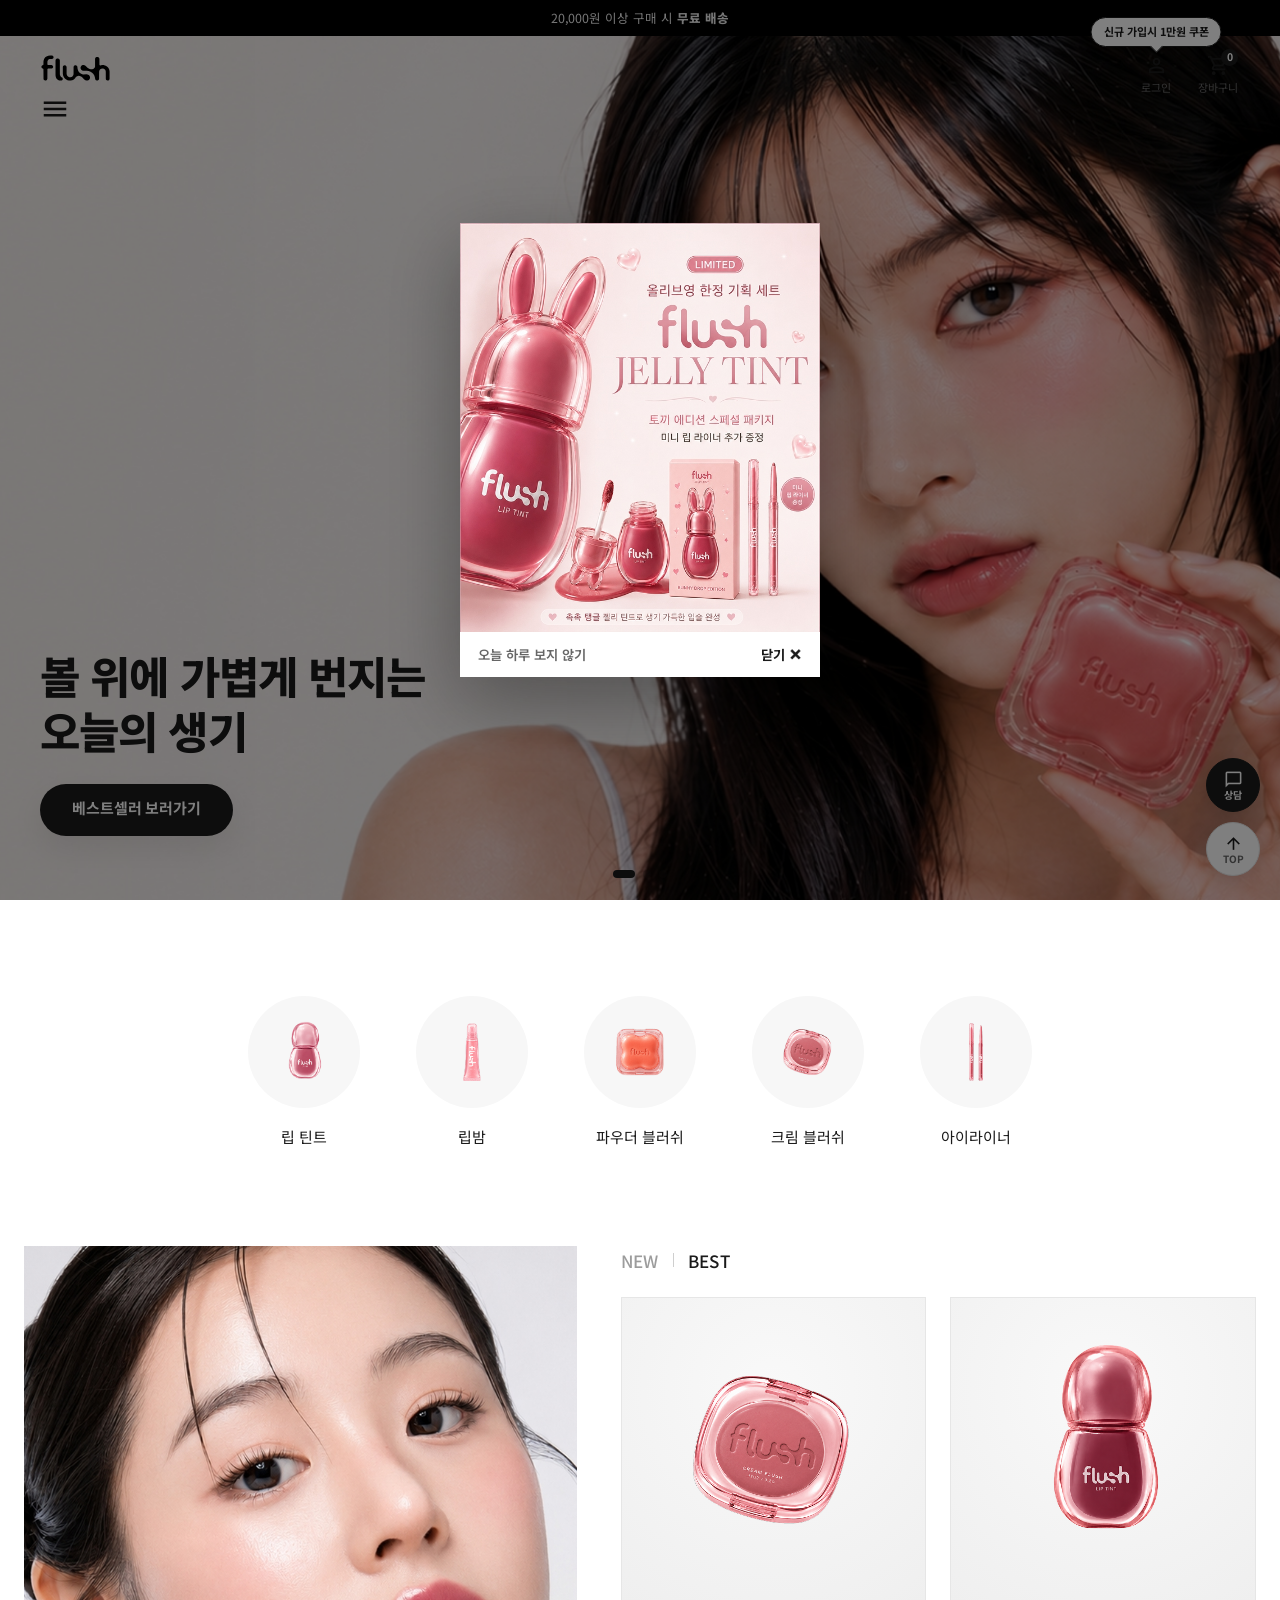
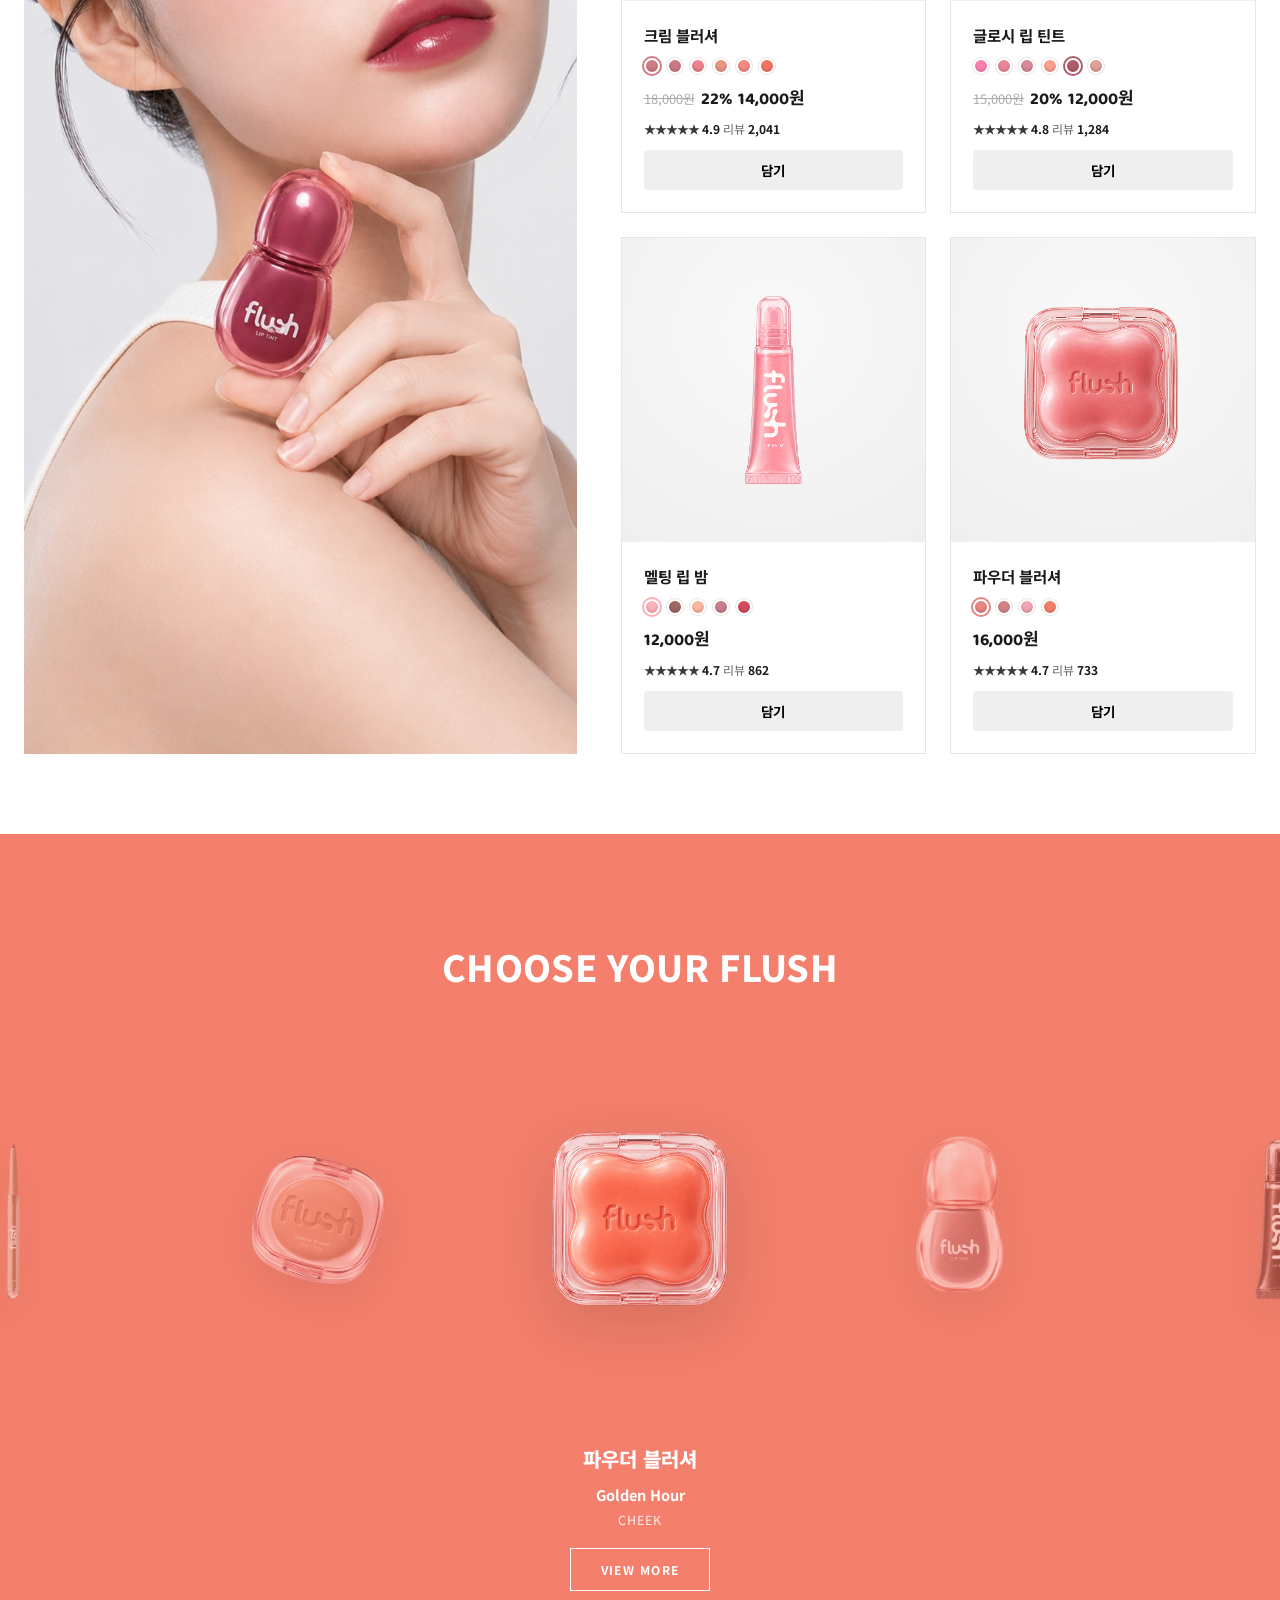
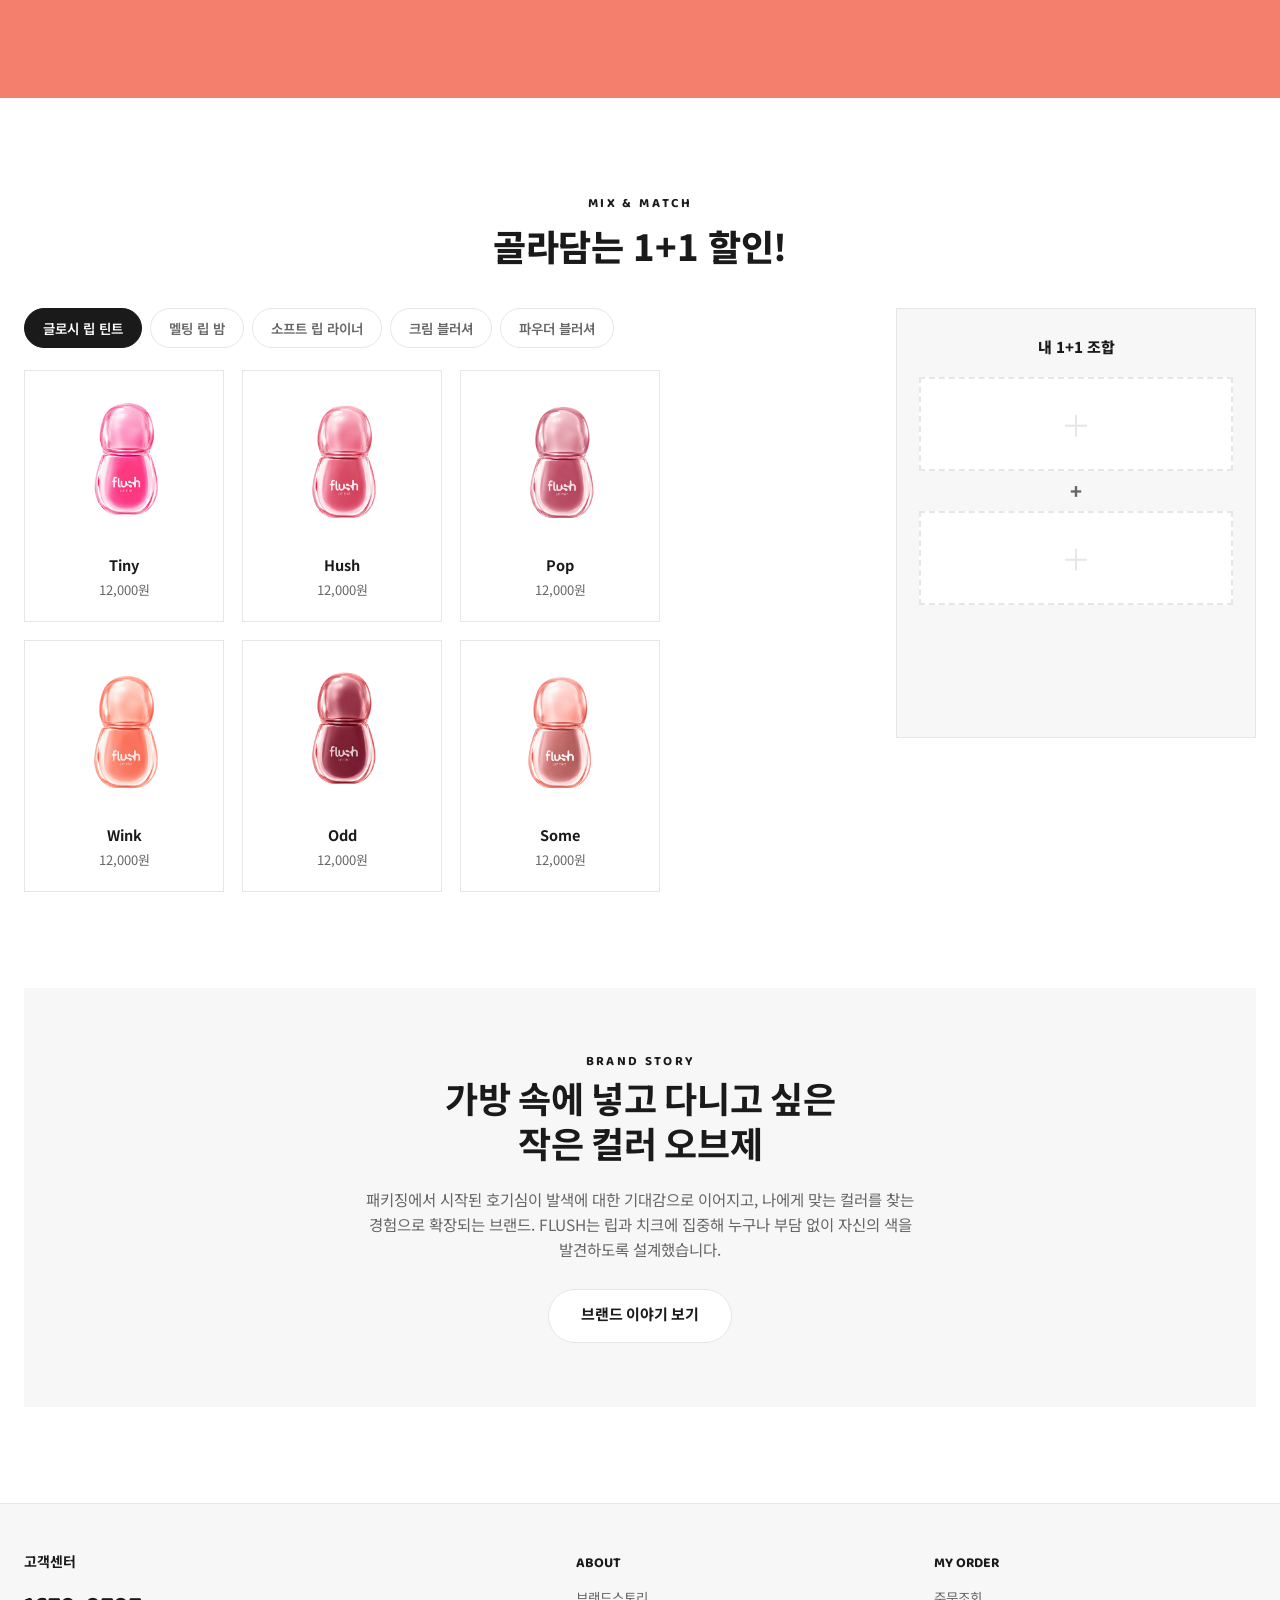
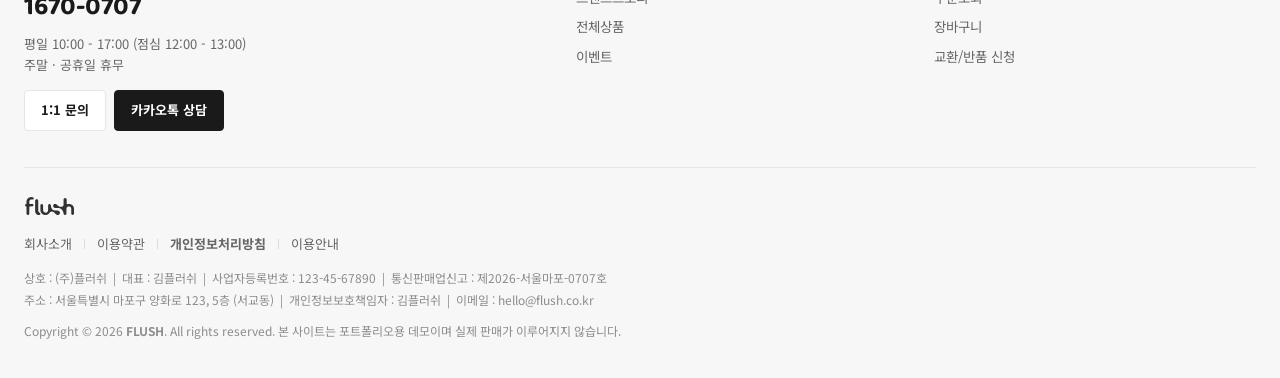
==== commit 3ce59c07: "Add hero slides, drag carousel, model cuts, cart selection & promos - Hero: 3 full-screen slides wit" ====
--- a/index.html
+++ b/index.html
@@ -10,14 +10,28 @@
   <link rel="preconnect" href="https://fonts.gstatic.com" crossorigin>
   <link href="https://fonts.googleapis.com/css2?family=Baloo+2:wght@500;600;700&family=Noto+Sans+KR:wght@400;500;700;800&display=swap" rel="stylesheet">
   <link href="https://fonts.googleapis.com/css2?family=Material+Symbols+Outlined:opsz,wght,FILL,GRAD@20..48,300..500,0..1,0" rel="stylesheet">
-  <link rel="stylesheet" href="css/style.css?v=8">
+  <link rel="stylesheet" href="css/style.css?v=29">
 </head>
 <body class="home">
 
   <div id="chrome-header"></div>
 
+  <!-- 프로모션 팝업 (오늘 하루 보지 않기) -->
+  <div class="ad-modal" id="ad-modal" hidden>
+    <div class="ad-dim" id="ad-dim"></div>
+    <div class="ad-box">
+      <a href="index.html#event" class="ad-img" id="ad-link">
+        <img src="assets/ads.jpg" alt="FLUSH × 올리브영 한정 기획 세트 — Bunny Drop Edition">
+      </a>
+      <div class="ad-foot">
+        <button type="button" id="ad-today">오늘 하루 보지 않기</button>
+        <button type="button" class="ad-close" id="ad-close">닫기 ✕</button>
+      </div>
+    </div>
+  </div>
+
   <main>
-    <!-- 히어로 슬라이드 배너 — 이미지 3장 (2·3번은 이미지 대기 중) -->
+    <!-- 히어로 슬라이드 배너 — 이미지 3장 -->
     <section class="main-banner" id="event">
       <div class="banner-track" id="banner-track">
         <div class="banner-slide s1">
@@ -28,9 +42,21 @@
             </div>
           </div>
         </div>
-        <div class="banner-slide s2" role="img" aria-label="FLUSH 히어로 배너 2"></div>
-        <div class="banner-slide s-ph">
-          <span class="img-ph wide" role="img" aria-label="hero image 3 (1920x600)"></span>
+        <div class="banner-slide s2">
+          <div class="container">
+            <div class="banner-copy">
+              <h2 data-i18n="hero2.title"></h2>
+              <a href="product.html?id=lip-liner" class="btn btn-primary" data-i18n="hero2.cta"></a>
+            </div>
+          </div>
+        </div>
+        <div class="banner-slide s3">
+          <div class="container">
+            <div class="banner-copy">
+              <h2 data-i18n="hero3.title"></h2>
+              <a href="product.html?id=lip-tint" class="btn btn-primary" data-i18n="hero3.cta"></a>
+            </div>
+          </div>
         </div>
       </div>
       <div class="banner-nav" id="banner-nav"></div>
@@ -91,15 +117,28 @@
       <div class="fp-info" id="fp-info"></div>
     </section>
 
-    <!-- 포토리뷰 -->
-    <section class="section">
+    <!-- Mix & Match 1+1 : 드래그앤드롭 골라담기 -->
+    <section class="section" id="mixmatch">
       <div class="container">
         <div class="section-head">
-          <span class="eyebrow">Photo Review</span>
-          <h2 class="section-title" data-i18n="sec.review.title"></h2>
-          <p class="section-sub" data-i18n="sec.review.sub"></p>
-        </div>
-        <div class="review-grid" id="review-grid"></div>
+          <span class="eyebrow">Mix &amp; Match</span>
+          <h2 class="section-title" data-i18n="sec.mix.title"></h2>
+        </div>
+        <div class="mix-layout">
+          <div class="mix-pool">
+            <div class="mix-cats" id="mix-cats"></div>
+            <div class="mix-items" id="mix-items"></div>
+          </div>
+          <div class="mix-tray">
+            <p class="mix-tray-title" data-i18n="mix.tray"></p>
+            <div class="mix-slots">
+              <div class="mix-slot" data-slot="0"><span class="mix-slot-ph">＋</span></div>
+              <span class="mix-plus">+</span>
+              <div class="mix-slot" data-slot="1"><span class="mix-slot-ph">＋</span></div>
+            </div>
+            <div class="mix-result" id="mix-result"></div>
+          </div>
+        </div>
       </div>
     </section>
 
@@ -118,9 +157,9 @@
 
   <div id="chrome-footer"></div>
 
-  <script src="js/i18n.js?v=8"></script>
-  <script src="js/data.js?v=8"></script>
-  <script src="js/main.js?v=8"></script>
+  <script src="js/i18n.js?v=29"></script>
+  <script src="js/data.js?v=29"></script>
+  <script src="js/main.js?v=29"></script>
   <script>
     // NEW / BEST 탭 섹션 : 각 4개씩 (제품 겹침 허용)
     let bestnewTab = "best";
@@ -257,7 +296,7 @@
       visual.addEventListener("pointercancel", endDrag);
     })();
 
-    // Choose your Flush — 자동 스크롤 마퀴, 호버 시 정지 + 배경을 쉐이드 컬러로
+    // Choose your Flush — 드래그 캐러셀 : 드래그로 하나씩 이동, 배경=현재 쉐이드, 텍스트 항상 표시
     (() => {
       // 제품이 골고루 섞이도록 라운드로빈으로 뽑기 (쉐이드 순서는 랜덤)
       const pools = PRODUCTS.filter((p) => !p.comingSoon).map((p) => ({
@@ -270,87 +309,251 @@
           if (q.shades.length) ITEMS.push({ p: q.p, s: q.shades.pop() });
         });
       }
+      const BASE = ITEMS;
+      const N = BASE.length;
       const section = document.getElementById("flush-picker");
+      const stage = document.getElementById("fp-stage");
       const track = document.getElementById("fp-track");
       const info = document.getElementById("fp-info");
-
-      const itemHTML = (it, i) => `
-        <a class="fp-item" data-i="${i}" href="product.html?id=${it.p.id}&shade=${encodeURIComponent(it.s.name)}">
-          <img src="${it.s.img}" alt="${pName(it.p)} ${it.s.name}" draggable="false" loading="lazy">
-        </a>`;
-      // 끊김 없는 루프를 위해 두 벌 렌더
-      track.innerHTML = ITEMS.map(itemHTML).join("") + ITEMS.map(itemHTML).join("");
-
-      // 자동 스크롤 (호버 중엔 정지) — 시간 기반이라 프레임레이트와 무관하게 일정 속도
-      const SPEED = 60; // px/s
-      let offset = 0;
-      let paused = false;
-      let last = performance.now();
-      (function tick(now) {
-        const dt = Math.min(now - last, 100);
-        last = now;
-        if (!paused) {
-          offset -= (dt / 1000) * SPEED;
-          const half = track.scrollWidth / 2;
-          if (-offset >= half) offset += half;
-          track.style.transform = `translateX(${offset}px)`;
-        }
-        requestAnimationFrame(tick);
-      })(performance.now());
-
-      section.addEventListener("mouseenter", () => (paused = true));
-      section.addEventListener("mouseleave", () => {
-        paused = false;
-        section.classList.remove("tinted");
-        section.style.background = "";
-        info.innerHTML = "";
-      });
-      track.addEventListener("mouseover", (e) => {
-        const el = e.target.closest(".fp-item");
-        if (!el) return;
-        const it = ITEMS[el.dataset.i];
+      let drag = 0;
+
+      // 무한 순환 : 3벌 렌더 후 가운데 벌에서 시작, 끝에 닿으면 순간 보정
+      const ALL = [];
+      for (let r = 0; r < 3; r++) BASE.forEach((it) => ALL.push(it));
+      track.innerHTML = ALL.map(
+        (it, i) => `<div class="fp-item" data-i="${i}"><img src="${it.s.img}" alt="${pName(it.p)} ${it.s.name}" draggable="false" loading="lazy"></div>`
+      ).join("");
+
+      let idx = N + Math.floor(N / 2);
+      const itemW = () => track.children[0].getBoundingClientRect().width;
+
+      function place(instant) {
+        track.style.transition = instant ? "none" : "";
+        const x = (stage.getBoundingClientRect().width - itemW()) / 2 - idx * itemW() + drag; // 현재 아이템 정중앙
+        track.style.transform = `translateX(${x}px)`;
+      }
+      function paint() {
+        [...track.children].forEach((el, i) => el.classList.toggle("active", i === idx));
+        const it = BASE[((idx % N) + N) % N];
         section.classList.add("tinted");
-        section.style.background = it.s.hex;
+        section.style.background = it.s.hex; // 배경색 = 현재 쉐이드
         info.innerHTML = `
           <p class="fp-product">${pName(it.p)}</p>
           <p class="fp-shade">${it.s.name}</p>
           <p class="fp-cat">${it.p.catLabel}</p>
           <a class="fp-more" href="product.html?id=${it.p.id}&shade=${encodeURIComponent(it.s.name)}">VIEW MORE</a>`;
-      });
+      }
+      function go(instant) { place(instant); paint(); }
+
+      // 스냅 애니메이션이 끝나면 가운데 벌로 순간 이동 → 무한 순환
+      track.addEventListener("transitionend", () => {
+        if (idx < N) { idx += N; place(true); }
+        else if (idx >= 2 * N) { idx -= N; place(true); }
+      });
+
+      // 드래그로 한 번에 하나씩 이동 (아이템 탭 시 해당 항목으로)
+      let startX = null;
+      stage.addEventListener("pointerdown", (e) => {
+        startX = e.clientX;
+        stage.setPointerCapture(e.pointerId);
+        stage.classList.add("dragging");
+      });
+      stage.addEventListener("pointermove", (e) => {
+        if (startX === null) return;
+        drag = e.clientX - startX;
+        place(true);
+      });
+      const end = (e) => {
+        if (startX === null) return;
+        const tapped = Math.abs(drag) < 6 && e.target.closest(".fp-item");
+        const dir = drag <= -40 ? 1 : drag >= 40 ? -1 : 0;
+        idx = tapped ? +tapped.dataset.i : idx + dir;
+        drag = 0;
+        startX = null;
+        stage.classList.remove("dragging");
+        go(false);
+      };
+      stage.addEventListener("pointerup", end);
+      stage.addEventListener("pointercancel", end);
+      window.addEventListener("resize", () => place(true));
+
+      // 자동 전환 : 2초마다 다음 아이템 (드래그 중이거나 마우스 올리면 정지)
+      let hover = false;
+      stage.addEventListener("mouseenter", () => (hover = true));
+      stage.addEventListener("mouseleave", () => (hover = false));
+      setInterval(() => {
+        if (startX !== null || hover) return;
+        idx += 1;
+        go(false);
+      }, 2000);
+
+      go(true);
     })();
 
-    // 포토리뷰 : 평점 높은 순 4개
-    document.getElementById("review-grid").innerHTML = [...REVIEWS]
-      .sort((a, b) => b.rating - a.rating)
-      .slice(0, 4)
-      .map(reviewCardHTML)
-      .join("");
-
-    // 히어로 슬라이더 — 이미지 있는 슬라이드만 자동 순환(+도트), 플레이스홀더 제외
+    // Mix & Match 1+1 : 카테고리 선택 → 쉐이드 목록, 2개 골라담기(드래그/클릭), 저렴한 1개 무료
+    (() => {
+      const CATS = PRODUCTS.filter((p) => !p.comingSoon);
+      const catsEl = document.getElementById("mix-cats");
+      const itemsEl = document.getElementById("mix-items");
+      const result = document.getElementById("mix-result");
+      const slots = [...document.querySelectorAll(".mix-slot")];
+      const picks = [null, null]; // { p, s }
+      let activeCat = CATS[0].id;
+
+      catsEl.innerHTML = CATS.map(
+        (p) => `<button class="mix-cat ${p.id === activeCat ? "active" : ""}" data-cat="${p.id}">${pName(p)}</button>`
+      ).join("");
+
+      function renderItems() {
+        const p = getProduct(activeCat);
+        itemsEl.innerHTML = p.shades
+          .filter((s) => s.img)
+          .map(
+            (s) => `<div class="mix-item" draggable="true" data-id="${p.id}" data-shade="${s.name}">
+              <div class="mix-item-img">${productImg(s.img, `${pName(p)} ${s.name}`)}</div>
+              <p class="mix-item-name">${s.name}</p>
+              <p class="mix-item-price">${formatPrice(p.price)}</p>
+            </div>`
+          )
+          .join("");
+      }
+      catsEl.addEventListener("click", (e) => {
+        const b = e.target.closest("[data-cat]");
+        if (!b) return;
+        activeCat = b.dataset.cat;
+        catsEl.querySelectorAll(".mix-cat").forEach((x) => x.classList.toggle("active", x.dataset.cat === activeCat));
+        renderItems();
+      });
+
+      let dragData = null;
+      itemsEl.addEventListener("dragstart", (e) => {
+        const it = e.target.closest(".mix-item");
+        if (!it) return;
+        dragData = { id: it.dataset.id, shade: it.dataset.shade };
+        e.dataTransfer.setData("text/plain", `${it.dataset.id}\t${it.dataset.shade}`);
+        e.dataTransfer.effectAllowed = "copy";
+        it.classList.add("dragging");
+      });
+      itemsEl.addEventListener("dragend", (e) => e.target.closest(".mix-item")?.classList.remove("dragging"));
+      // 클릭(터치)으로도 담기 — 빈 슬롯에 채움
+      itemsEl.addEventListener("click", (e) => {
+        const it = e.target.closest(".mix-item");
+        if (!it) return;
+        const empty = picks.findIndex((x) => !x);
+        if (empty >= 0) place(empty, it.dataset.id, it.dataset.shade);
+      });
+
+      slots.forEach((slot) => {
+        slot.addEventListener("dragover", (e) => { e.preventDefault(); slot.classList.add("over"); });
+        slot.addEventListener("dragleave", () => slot.classList.remove("over"));
+        slot.addEventListener("drop", (e) => {
+          e.preventDefault();
+          slot.classList.remove("over");
+          const data = e.dataTransfer.getData("text/plain");
+          const [id, shade] = data ? data.split("\t") : [dragData?.id, dragData?.shade];
+          place(+slot.dataset.slot, id, shade);
+        });
+        slot.addEventListener("click", () => {
+          const i = +slot.dataset.slot;
+          if (picks[i]) { picks[i] = null; render(); }
+        });
+      });
+
+      function place(i, id, shadeName) {
+        const p = getProduct(id);
+        if (!p) return;
+        picks[i] = { p, s: getShade(p, shadeName) };
+        render();
+      }
+
+      function render() {
+        slots.forEach((slot, i) => {
+          const pk = picks[i];
+          if (pk) {
+            slot.innerHTML = `${productImg(pk.s.img || pk.p.img, `${pName(pk.p)} ${pk.s.name}`)}<span class="mix-slot-name">${pName(pk.p)}<small>${pk.s.name}</small></span>`;
+            slot.classList.add("filled");
+          } else {
+            slot.innerHTML = `<span class="mix-slot-ph">＋</span>`;
+            slot.classList.remove("filled");
+          }
+        });
+        if (picks[0] && picks[1]) {
+          const a = picks[0].p.price, b = picks[1].p.price;
+          const orig = a + b, pay = orig - 3000; // 두 번째 아이템 3,000원 할인
+          result.innerHTML = `
+            <div class="price-row center">
+              <span class="price-list">${formatPrice(orig)}</span>
+              <span class="price-rate">1+1</span>
+              <span class="price-sale">${formatPrice(pay)}</span>
+            </div>
+            <button class="btn btn-primary" id="mix-add">${t("mix.add")}</button>`;
+          document.getElementById("mix-add").addEventListener("click", () => {
+            picks.forEach((pk) => addToCart(pk.p.id, pk.s.name, 1));
+            picks[0] = picks[1] = null;
+            render();
+          });
+        } else {
+          result.innerHTML = "";
+        }
+      }
+      renderItems();
+      render();
+    })();
+
+    // 프로모션 팝업 — 오늘 하루 보지 않기(로컬 저장)
+    (() => {
+      const modal = document.getElementById("ad-modal");
+      if (!modal) return;
+      const KEY = "flush-ad-hide";
+      const today = new Date().toISOString().slice(0, 10);
+      try { if (localStorage.getItem(KEY) === today) return; } catch (e) {}
+      modal.hidden = false;
+      const close = () => (modal.hidden = true);
+      document.getElementById("ad-close").addEventListener("click", close);
+      document.getElementById("ad-dim").addEventListener("click", close);
+      document.getElementById("ad-link").addEventListener("click", close);
+      document.getElementById("ad-today").addEventListener("click", () => {
+        try { localStorage.setItem(KEY, today); } catch (e) {}
+        close();
+      });
+    })();
+
+    // 히어로 슬라이더 — 항상 오른쪽으로 무한 순환(마지막 → 첫 이미지를 이어서, 되감기 없음)
     (() => {
       const banner = document.querySelector(".main-banner");
       const track = document.getElementById("banner-track");
       const nav = document.getElementById("banner-nav");
-      // 이미지가 채워진 슬라이드만 (플레이스홀더 s-ph 는 순환에서 제외)
-      const slots = [...track.children]
-        .map((el, i) => ({ el, i }))
-        .filter(({ el }) => !el.classList.contains("s-ph"))
-        .map(({ i }) => i);
-      let pos = 0;
-
-      nav.innerHTML = slots
+      const slides = [...track.children].filter((el) => !el.classList.contains("s-ph"));
+      const N = slides.length;
+
+      nav.innerHTML = slides
         .map((_, i) => `<button class="banner-dot ${i === 0 ? "active" : ""}" data-slot="${i}" aria-label="banner ${i + 1}"></button>`)
         .join("");
 
-      function fitBanner() {
-        banner.style.height = track.children[slots[pos]].offsetHeight + "px";
-      }
-      function go(p) {
-        pos = (p + slots.length) % slots.length;
-        track.style.transform = `translateX(-${slots[pos] * 100}%)`;
-        nav.querySelectorAll(".banner-dot").forEach((d, i) => d.classList.toggle("active", i === pos));
+      if (N <= 1) {
+        banner.style.height = (track.children[0] ? track.children[0].offsetHeight : 0) + "px";
+        return;
+      }
+
+      // 첫 슬라이드 복제본을 끝에 붙여, 마지막에서 첫 이미지로 '오른쪽으로' 이어지게
+      const clone = slides[0].cloneNode(true);
+      clone.setAttribute("aria-hidden", "true");
+      track.appendChild(clone);
+
+      let idx = 0;
+      function fitBanner() { banner.style.height = track.children[idx].offsetHeight + "px"; }
+      function setDots() {
+        nav.querySelectorAll(".banner-dot").forEach((d, i) => d.classList.toggle("active", i === idx % N));
+      }
+      function go(n, animate = true) {
+        idx = n;
+        track.style.transition = animate ? "" : "none";
+        track.style.transform = `translateX(-${idx * 100}%)`;
+        setDots();
         fitBanner();
       }
+      // 복제본(마지막)에 도달하면 애니메이션 없이 실제 첫 슬라이드로 순간 이동 → 끊김 없는 정방향 루프
+      track.addEventListener("transitionend", () => { if (idx === N) go(0, false); });
 
       nav.addEventListener("click", (e) => {
         const dot = e.target.closest("[data-slot]");
@@ -359,13 +562,10 @@
       window.addEventListener("resize", fitBanner);
       fitBanner();
 
-      // 자동 전환 (마우스 올리면 정지) — 이미지 슬라이드가 2장 이상일 때만
-      if (slots.length > 1) {
-        let hover = false;
-        banner.addEventListener("mouseenter", () => (hover = true));
-        banner.addEventListener("mouseleave", () => (hover = false));
-        setInterval(() => { if (!hover) go(pos + 1); }, 5000);
-      }
+      let hover = false;
+      banner.addEventListener("mouseenter", () => (hover = true));
+      banner.addEventListener("mouseleave", () => (hover = false));
+      setInterval(() => { if (!hover && idx < N) go(idx + 1); }, 10000);
     })();
   </script>
 </body>
--- a/css/style.css
+++ b/css/style.css
@@ -29,7 +29,7 @@
 
   --shadow-soft: 0 12px 32px rgba(0, 0, 0, 0.08);
   --shadow-pop: 0 16px 40px rgba(0, 0, 0, 0.14);
-  --container: 1160px;
+  --container: 1800px;
 }
 
 * { margin: 0; padding: 0; box-sizing: border-box; }
@@ -539,9 +539,7 @@
 
 /* ---------- NEW / BEST 섹션 : 좌측 비주얼 + 우측 탭/그리드 ---------- */
 .bestnew-layout {
-  /* 컨테이너(1160px) 제약 없이 화면 전체 폭 사용 */
-  max-width: none;
-  padding: 0 40px;
+  /* 다른 섹션과 동일한 컨테이너 폭(--container) 사용 */
   display: grid;
   grid-template-columns: 1fr 1.15fr;
   gap: 44px;
@@ -665,8 +663,8 @@
   max-height: 100%;
   object-fit: contain;
 }
-/* hover 시 쉐이드별 모델컷을 순환 (JS가 .on 을 토글, 풀블리드 크로스페이드) */
-.thumb-models { position: absolute; inset: 0; z-index: 1; pointer-events: none; }
+/* new/best : hover 시 이 카드 쉐이드의 모델컷 하나만 — 부드럽게 페이드인 + 살짝 줌아웃 */
+.thumb-models { position: absolute; inset: 0; z-index: 1; }
 .product-thumb .thumb-model {
   position: absolute;
   inset: 0;
@@ -676,9 +674,15 @@
   max-height: none;
   object-fit: cover;
   opacity: 0;
-  transition: opacity 0.5s ease;
-}
-.product-thumb .thumb-model.on { opacity: 1; }
+  transform: scale(1.05);
+  transition: opacity 0.55s ease, transform 0.7s cubic-bezier(0.22, 1, 0.36, 1);
+  z-index: 1;
+}
+.product-card:not(.cycling):hover .thumb-model { opacity: 1; transform: scale(1); }
+/* shop : 모델컷 3초마다 순환 (항상 표시, 크로스페이드) */
+.product-card.cycling .thumb-model { transform: none; transition: opacity 0.6s ease; }
+.product-card.cycling .thumb-model.on { opacity: 1; }
+.card-shade-name { font-size: 12.5px; font-weight: 600; color: var(--ink-soft); margin: 2px 0 8px; letter-spacing: 0.02em; }
 
 .badge {
   position: absolute;
@@ -1316,7 +1320,7 @@
 .toast a { color: #FFFFFF; text-decoration: underline; margin-left: 6px; pointer-events: auto; }
 
 /* ---------- 메인 배너 슬라이더 ---------- */
-.main-banner { position: relative; overflow: hidden; }
+.main-banner { position: relative; overflow: hidden; transition: height 0.45s ease; }
 .banner-track { display: flex; align-items: flex-start; transition: transform 0.5s ease; }
 .banner-slide {
   min-width: 100%;
@@ -1365,12 +1369,27 @@
 .banner-slide.s1 p strong { color: inherit; }
 .banner-slide.s1 .hero-eyebrow { color: var(--ink); }
 .banner-slide.s2 {
-  /* 슬라이드1과 동일한 풀스크린 히어로 (hero-img2) */
+  /* 풀스크린 — 한 화면에 꽉 차게(넘치는 부분은 잘림 허용) */
+  position: relative;
   height: calc(100vh - var(--chrome-h, 140px));
   padding: 0;
-  background: url("../assets/hero-img2.jpg") center / cover no-repeat, #F5F5F5;
-}
-.banner-slide.s3 { background: linear-gradient(135deg, #F4F4F4 0%, #E8E8E8 100%); }
+  background: url("../assets/hero-img2.jpg") center / cover no-repeat, #E9D8CC;
+}
+.banner-slide.s2 .container { grid-template-columns: 1fr; }
+.banner-slide.s2 .banner-copy { position: absolute; left: 40px; bottom: 64px; max-width: 480px; }
+.banner-slide.s2 h2 { color: var(--ink); margin-bottom: 26px; }
+.banner-slide.s2 h2 em { color: inherit; }
+.banner-slide.s3 {
+  /* 프로모션 배너 — 풀스크린(넘치는 부분 잘림 허용) */
+  position: relative;
+  height: calc(100vh - var(--chrome-h, 140px));
+  padding: 0;
+  background: url("../assets/hero-img3.jpg") center / cover no-repeat, #F8C5CC;
+}
+.banner-slide.s3 .container { grid-template-columns: 1fr; }
+.banner-slide.s3 .banner-copy { position: absolute; left: 40px; bottom: 64px; max-width: 480px; }
+.banner-slide.s3 h2 { color: var(--ink); margin-bottom: 26px; }
+.banner-slide.s3 h2 em { color: inherit; }
 
 .banner-copy .hero-eyebrow { margin-bottom: 18px; }
 .banner-copy h2 {
@@ -1709,8 +1728,12 @@
 
 /* ---------- Choose your Flush 쉐이드 마퀴 ---------- */
 .flush-picker {
-  margin-top: 96px;
-  padding: 72px 0 64px;
+  margin-top: 80px; /* 앞 섹션과 여백 */
+  min-height: calc(100vh - var(--chrome-h, 56px)); /* 딱 한 화면 */
+  display: flex;
+  flex-direction: column;
+  justify-content: center;
+  padding: 40px 0;
   text-align: center;
   color: var(--ink);
   overflow: hidden;
@@ -1723,14 +1746,16 @@
   font-size: clamp(26px, 4vw, 36px);
   font-weight: 800;
   letter-spacing: 0.01em;
-  margin-bottom: 72px; /* 아래 .fp-info margin-top과 동일한 간격 */
-}
-.fp-stage { position: relative; }
+  margin-bottom: 44px;
+}
+.fp-stage { position: relative; cursor: grab; touch-action: pan-y; }
+.fp-stage.dragging { cursor: grabbing; }
 .fp-track {
   display: flex;
   align-items: center;
   width: max-content;
   will-change: transform;
+  transition: transform 0.45s cubic-bezier(0.22, 1, 0.36, 1);
 }
 .fp-item {
   flex: 0 0 auto;
@@ -1740,16 +1765,20 @@
   user-select: none;
 }
 .fp-item img {
-  height: clamp(200px, 30vw, 300px);
+  height: clamp(260px, 40vh, 420px);
   max-width: 82%;
   object-fit: contain;
-  transition: transform 0.35s ease;
+  opacity: 0.55;
+  transform: scale(0.8);
+  transition: transform 0.45s cubic-bezier(0.22, 1, 0.36, 1), opacity 0.45s ease;
   filter: drop-shadow(0 18px 28px rgba(0, 0, 0, 0.12));
   pointer-events: none;
 }
-.fp-item:hover img { transform: scale(1.08); }
-
-.fp-info { margin-top: 72px; min-height: 150px; }
+/* 가운데(현재) 아이템만 크고 선명하게 */
+.fp-item.active img { opacity: 1; transform: scale(1.08); }
+
+/* 고정 높이 + 내부 중앙정렬 : 호버로 내용이 채워져도 높이 변화 없음(섹션 밀림 방지) */
+.fp-info { margin-top: 40px; height: 156px; display: flex; flex-direction: column; justify-content: center; align-items: center; }
 .fp-product { font-size: 20px; font-weight: 800; }
 .fp-shade { font-size: 14.5px; font-weight: 700; margin-top: 8px; }
 .fp-cat { font-size: 12.5px; letter-spacing: 0.08em; opacity: 0.85; margin-top: 4px; }
@@ -1767,8 +1796,119 @@
 .fp-more:hover { background: rgba(255, 255, 255, 0.18); }
 
 @media (max-width: 720px) {
-  .fp-item img { height: 170px; }
-}
+  /* 모바일은 100vh 강제 대신 컴팩트하게 */
+  .flush-picker { min-height: auto; padding: 56px 0; }
+  .fp-item img { height: 210px; }
+  .fp-title { margin-bottom: 32px; }
+  .fp-info { margin-top: 28px; height: 150px; }
+}
+
+/* ---------- Mix & Match 1+1 (드래그앤드롭) ---------- */
+#mixmatch .section-title { font-family: var(--font-body); font-weight: 800; letter-spacing: -0.01em; }
+/* 2단 빌더 : 좌측 골라담기 / 우측 1+1 트레이 */
+.mix-layout { display: grid; grid-template-columns: 1fr minmax(310px, 360px); gap: 44px; align-items: start; }
+.mix-pool { min-width: 0; }
+.mix-cats { display: flex; flex-wrap: wrap; gap: 8px; margin-bottom: 22px; }
+.mix-cat {
+  padding: 9px 18px;
+  border: 1px solid var(--line);
+  border-radius: var(--radius-pill);
+  font-size: 13.5px;
+  font-weight: 600;
+  color: var(--ink-soft);
+  background: #fff;
+  transition: color 0.15s, background 0.15s, border-color 0.15s;
+}
+.mix-cat:hover { border-color: var(--ink-soft); color: var(--ink); }
+.mix-cat.active { background: var(--ink); color: #fff; border-color: var(--ink); }
+.mix-items { display: flex; flex-wrap: wrap; gap: 18px; align-content: flex-start; min-height: 260px; }
+.mix-item {
+  width: 200px;
+  background: #fff;
+  border: 1px solid var(--line);
+  border-radius: var(--radius-md);
+  padding: 20px 16px;
+  text-align: center;
+  cursor: grab;
+  user-select: none;
+  transition: transform 0.2s ease, box-shadow 0.2s ease;
+}
+.mix-item:hover { transform: translateY(-5px); box-shadow: var(--shadow-soft); }
+.mix-item:active { cursor: grabbing; }
+.mix-item.dragging { opacity: 0.4; }
+.mix-item-img { height: 150px; display: flex; align-items: center; justify-content: center; }
+.mix-item-img img { max-height: 100%; object-fit: contain; pointer-events: none; }
+.mix-item-name { font-size: 14.5px; font-weight: 700; margin-top: 12px; }
+.mix-item-price { font-size: 13px; color: var(--ink-soft); margin-top: 4px; }
+
+/* 우측 트레이(내 1+1 조합) — 세로로 쌓이는 슬롯 */
+.mix-tray {
+  background: var(--bg-soft);
+  border: 1px solid var(--line);
+  border-radius: var(--radius-md);
+  padding: 26px 22px 28px;
+  position: sticky;
+  top: 100px;
+}
+.mix-tray-title { font-size: 15px; font-weight: 800; text-align: center; margin-bottom: 18px; }
+.mix-slots { display: flex; flex-direction: column; gap: 10px; }
+.mix-slot {
+  width: 100%;
+  height: 94px;
+  border: 2px dashed var(--line);
+  border-radius: var(--radius-md);
+  background: #fff;
+  display: flex;
+  align-items: center;
+  justify-content: flex-start;
+  gap: 12px;
+  padding: 10px 16px;
+  cursor: pointer;
+  transition: border-color 0.2s ease, background 0.2s ease;
+}
+.mix-slot:not(.filled) { justify-content: center; }
+.mix-slot.over { border-color: var(--coral); background: var(--bg-pink); }
+.mix-slot.filled { border-style: solid; border-color: var(--coral); animation: mixpop 0.3s ease; }
+.mix-slot img { width: 60px; max-height: 74px; object-fit: contain; pointer-events: none; }
+.mix-slot-ph { font-size: 30px; color: var(--line); line-height: 1; }
+.mix-slot-name { font-size: 13.5px; font-weight: 700; text-align: left; line-height: 1.35; }
+.mix-slot-name small { display: block; font-weight: 500; color: var(--ink-soft); font-size: 11.5px; margin-top: 2px; }
+.mix-plus { text-align: center; font-size: 20px; font-weight: 800; color: var(--ink-soft); line-height: 1; }
+
+.mix-result { margin-top: 20px; min-height: 84px; }
+.mix-result .price-row { justify-content: center; margin-bottom: 14px; }
+.mix-result .price-rate { background: var(--coral); color: #fff; padding: 2px 9px; border-radius: var(--radius-pill); }
+.mix-result .btn { width: 100%; padding: 13px; }
+
+@keyframes mixpop { 0% { transform: scale(0.7); opacity: 0; } 100% { transform: scale(1); opacity: 1; } }
+
+@media (max-width: 860px) {
+  .mix-layout { grid-template-columns: 1fr; gap: 30px; }
+  .mix-tray { position: static; max-width: 440px; margin: 0 auto; width: 100%; }
+  .mix-cats, .mix-items { justify-content: center; }
+}
+
+/* ---------- 프로모션 팝업 ---------- */
+.ad-modal { position: fixed; inset: 0; z-index: 400; display: flex; align-items: center; justify-content: center; }
+.ad-modal[hidden] { display: none; }
+.ad-dim { position: absolute; inset: 0; background: rgba(0, 0, 0, 0.5); }
+.ad-box {
+  position: relative;
+  z-index: 1;
+  width: min(360px, 88vw);
+  background: #fff;
+  border-radius: var(--radius-md);
+  overflow: hidden;
+  box-shadow: 0 24px 70px rgba(0, 0, 0, 0.32);
+  animation: adpop 0.3s ease;
+}
+.ad-box .ad-img { display: block; }
+.ad-box img { width: 100%; display: block; }
+.ad-foot { display: flex; justify-content: space-between; align-items: center; padding: 13px 18px; font-size: 13px; }
+.ad-foot button { color: var(--ink-soft); font-weight: 600; }
+.ad-foot button:hover { color: #000; }
+.ad-foot .ad-close { color: var(--ink); font-weight: 700; }
+@keyframes adpop { 0% { transform: scale(0.92); opacity: 0; } 100% { transform: scale(1); opacity: 1; } }
 
 /* ---------- 장바구니 사이드 패널 ---------- */
 .cart-drawer {
@@ -1799,6 +1939,37 @@
 .cart-drawer-head h3 b { color: var(--coral); }
 .cart-drawer-head .drawer-close { margin-bottom: 0; }
 
+/* 선택/삭제 툴바 */
+.cart-drawer-tools {
+  display: flex;
+  align-items: center;
+  justify-content: space-between;
+  padding: 11px 24px;
+  border-bottom: 1px solid var(--line);
+  font-size: 13px;
+}
+.cart-drawer-tools[hidden] { display: none; }
+.cart-selall { display: inline-flex; align-items: center; gap: 8px; cursor: pointer; font-weight: 600; }
+.cart-selall input,
+.cart-item-check input { width: 17px; height: 17px; accent-color: var(--ink); cursor: pointer; }
+.cart-tool-btns { display: flex; align-items: center; gap: 10px; }
+.cart-tool-btns button { font-size: 13px; color: var(--ink-soft); font-weight: 600; }
+.cart-tool-btns button:hover { color: var(--ink); }
+.cart-tool-btns .tool-div { color: var(--line); }
+.cart-check { display: flex; align-items: center; justify-content: center; }
+
+/* 장바구니 페이지 툴바 + 체크박스 열 */
+.cart-tools {
+  display: flex;
+  align-items: center;
+  justify-content: space-between;
+  padding: 6px 4px 14px;
+  margin-bottom: 6px;
+  border-bottom: 1px solid var(--line);
+  font-size: 14px;
+}
+#cart-items .cart-item { grid-template-columns: 20px 96px 1fr auto; align-items: center; }
+
 .cart-drawer-items {
   flex: 1;
   overflow-y: auto;
@@ -1807,8 +1978,8 @@
   flex-direction: column;
   gap: 12px;
 }
-.cart-drawer-items .cart-item { grid-template-columns: 72px 1fr auto; gap: 12px; padding: 12px; }
-.cart-drawer-items .cart-item-thumb { width: 72px; height: 72px; }
+.cart-drawer-items .cart-item { grid-template-columns: 20px 60px 1fr auto; gap: 11px; padding: 12px; align-items: center; }
+.cart-drawer-items .cart-item-thumb { width: 60px; height: 60px; }
 .cart-drawer-items .cart-item-name { font-size: 14.5px; }
 .cart-drawer-items .cart-item-price { font-size: 15px; }
 .cart-drawer-items .cart-item-right { grid-column: auto; flex-direction: column; justify-content: flex-start; align-items: flex-end; }
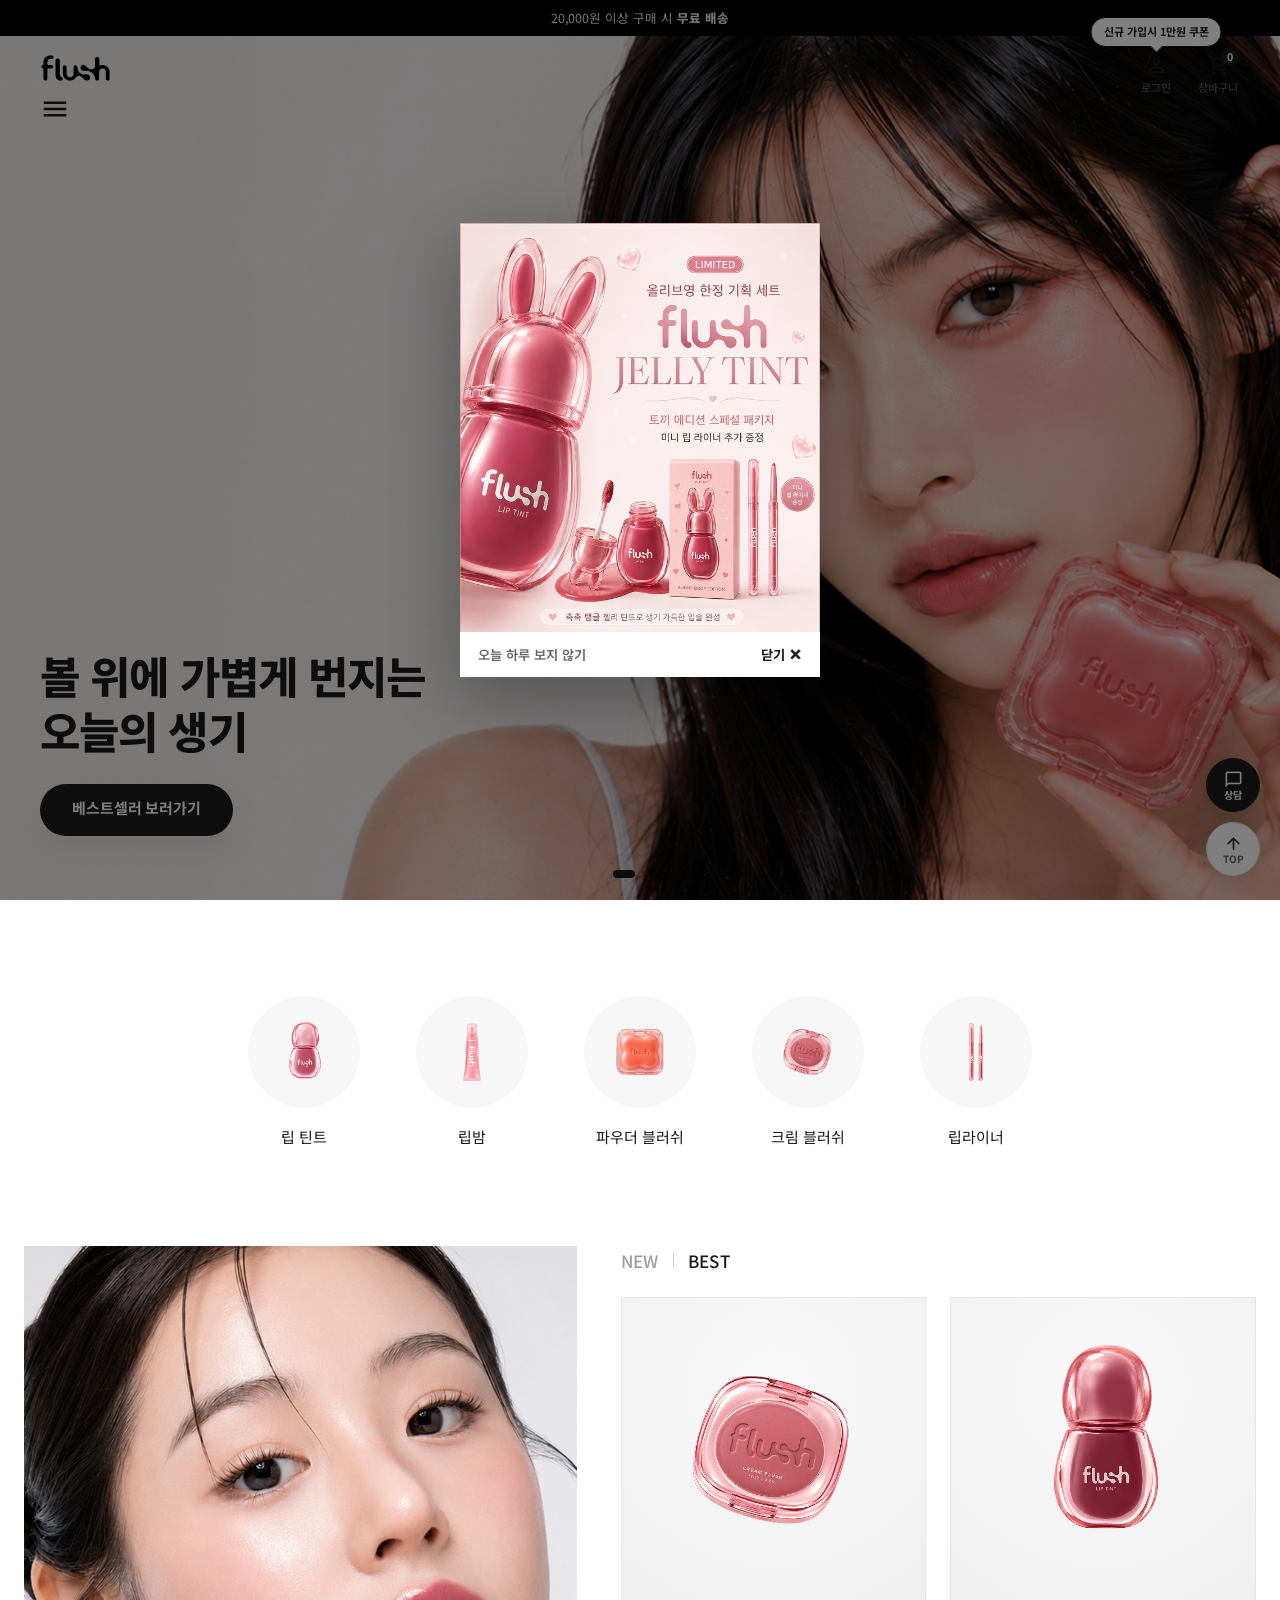
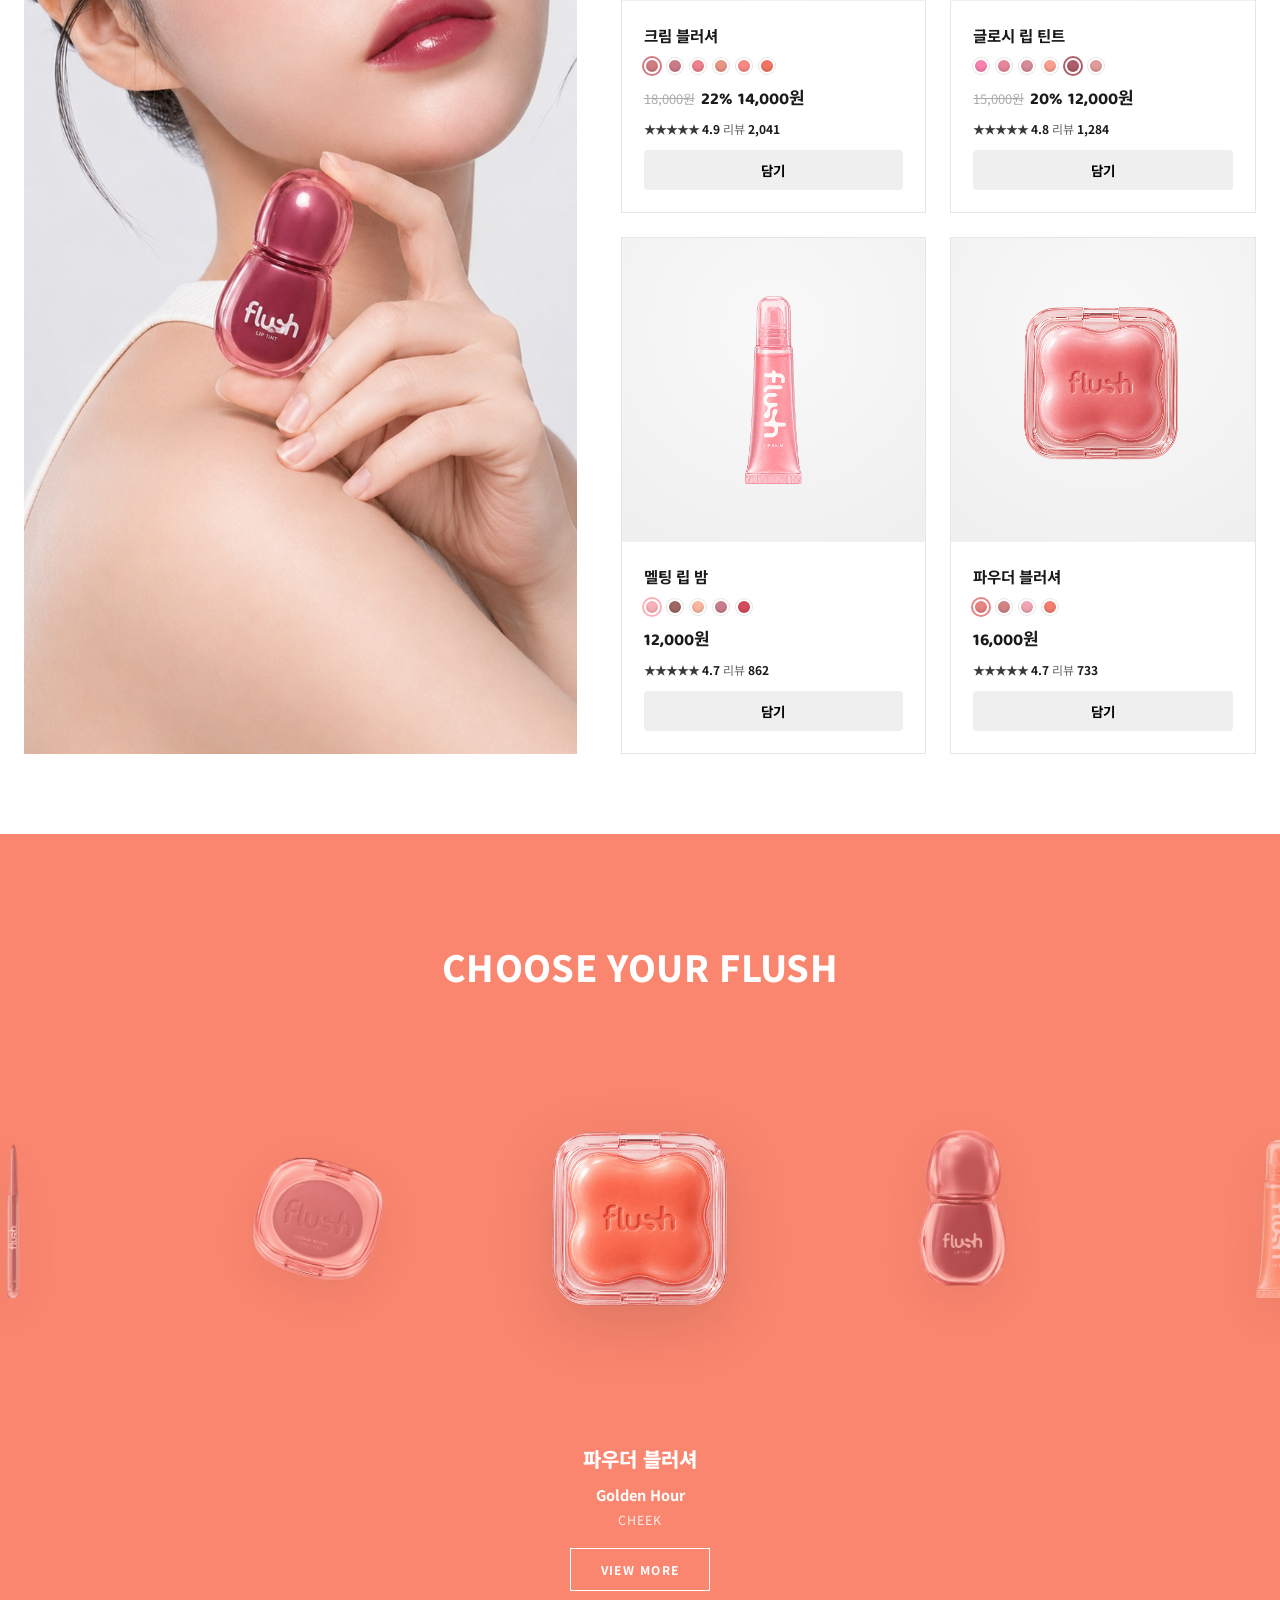
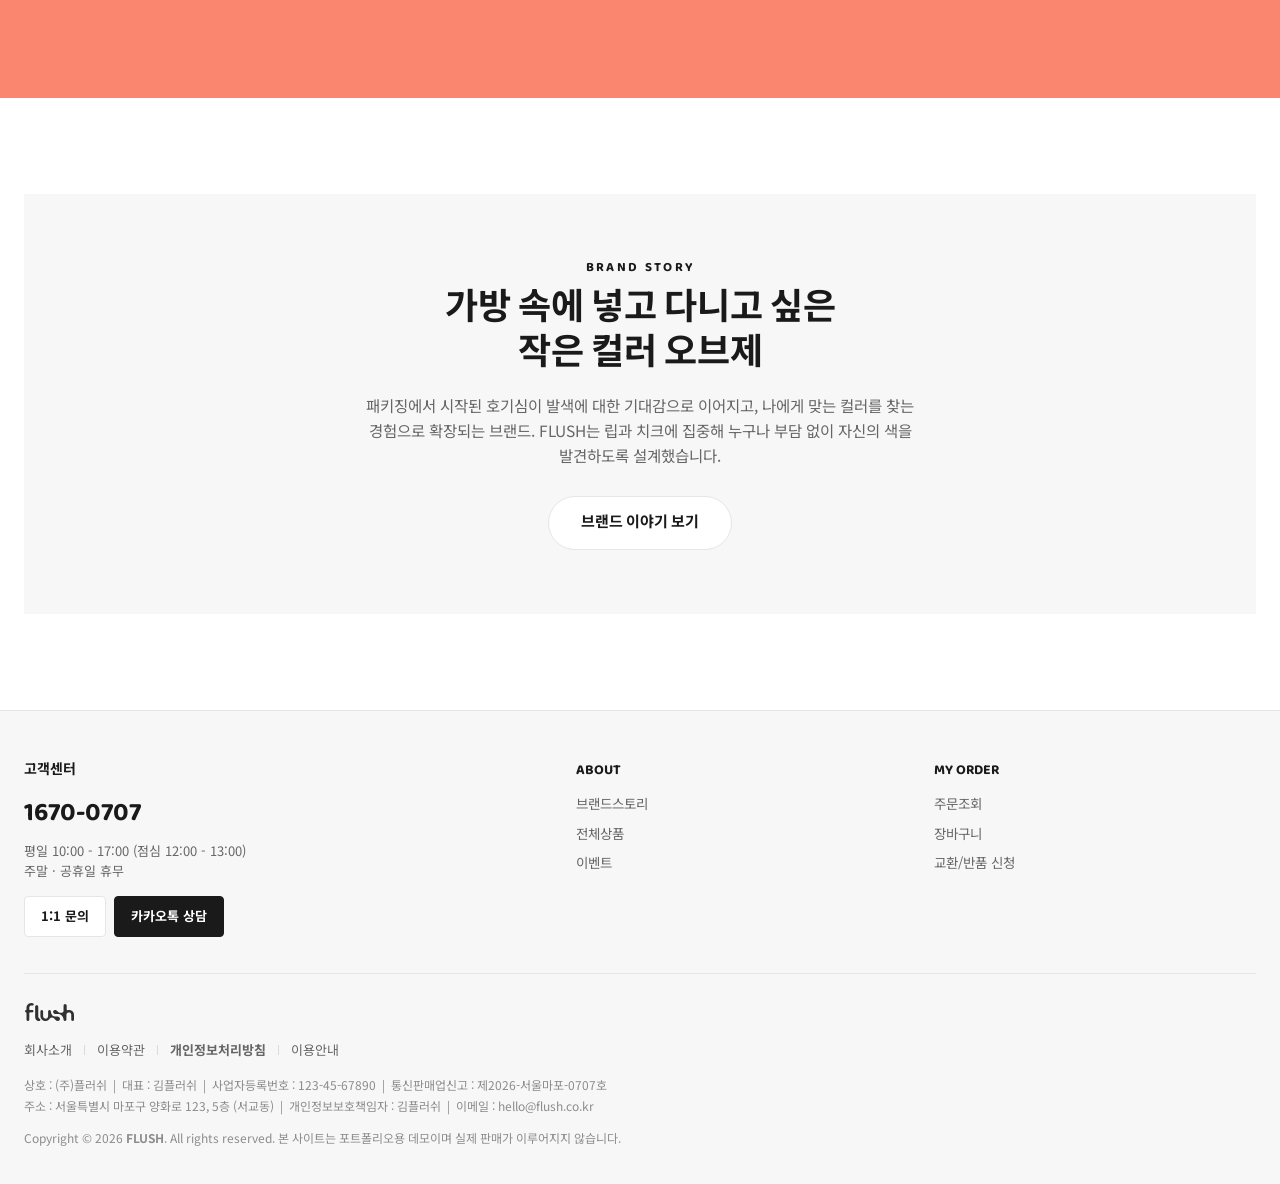
==== commit ad1e2e34: "Simplify shop UX, remove Mix & Match, shade-based picker colors - Fix quick-category typo: eyeliner " ====
--- a/index.html
+++ b/index.html
@@ -10,7 +10,7 @@
   <link rel="preconnect" href="https://fonts.gstatic.com" crossorigin>
   <link href="https://fonts.googleapis.com/css2?family=Baloo+2:wght@500;600;700&family=Noto+Sans+KR:wght@400;500;700;800&display=swap" rel="stylesheet">
   <link href="https://fonts.googleapis.com/css2?family=Material+Symbols+Outlined:opsz,wght,FILL,GRAD@20..48,300..500,0..1,0" rel="stylesheet">
-  <link rel="stylesheet" href="css/style.css?v=29">
+  <link rel="stylesheet" href="css/style.css?v=30">
 </head>
 <body class="home">
 
@@ -83,7 +83,7 @@
             <span data-i18n="qc.cream"></span>
           </a>
           <a class="quick-cat" href="shop.html?category=lip-liner">
-            <span class="qc-circle"><img src="assets/products/lip liner 01 petal pink.png" alt="아이라이너" loading="lazy"></span>
+            <span class="qc-circle"><img src="assets/products/lip liner 01 petal pink.png" alt="립라이너" loading="lazy"></span>
             <span data-i18n="qc.liner"></span>
           </a>
         </div>
@@ -115,31 +115,6 @@
         <div class="fp-track" id="fp-track"></div>
       </div>
       <div class="fp-info" id="fp-info"></div>
-    </section>
-
-    <!-- Mix & Match 1+1 : 드래그앤드롭 골라담기 -->
-    <section class="section" id="mixmatch">
-      <div class="container">
-        <div class="section-head">
-          <span class="eyebrow">Mix &amp; Match</span>
-          <h2 class="section-title" data-i18n="sec.mix.title"></h2>
-        </div>
-        <div class="mix-layout">
-          <div class="mix-pool">
-            <div class="mix-cats" id="mix-cats"></div>
-            <div class="mix-items" id="mix-items"></div>
-          </div>
-          <div class="mix-tray">
-            <p class="mix-tray-title" data-i18n="mix.tray"></p>
-            <div class="mix-slots">
-              <div class="mix-slot" data-slot="0"><span class="mix-slot-ph">＋</span></div>
-              <span class="mix-plus">+</span>
-              <div class="mix-slot" data-slot="1"><span class="mix-slot-ph">＋</span></div>
-            </div>
-            <div class="mix-result" id="mix-result"></div>
-          </div>
-        </div>
-      </div>
     </section>
 
     <!-- 브랜드 티저 -->
@@ -157,9 +132,9 @@
 
   <div id="chrome-footer"></div>
 
-  <script src="js/i18n.js?v=29"></script>
-  <script src="js/data.js?v=29"></script>
-  <script src="js/main.js?v=29"></script>
+  <script src="js/i18n.js?v=30"></script>
+  <script src="js/data.js?v=30"></script>
+  <script src="js/main.js?v=30"></script>
   <script>
     // NEW / BEST 탭 섹션 : 각 4개씩 (제품 겹침 허용)
     let bestnewTab = "best";
@@ -335,8 +310,12 @@
       function paint() {
         [...track.children].forEach((el, i) => el.classList.toggle("active", i === idx));
         const it = BASE[((idx % N) + N) % N];
+        const bg = it.s.bg || it.s.hex; // 쉐이드 이미지에서 추출한 색 우선
         section.classList.add("tinted");
-        section.style.background = it.s.hex; // 배경색 = 현재 쉐이드
+        section.style.background = bg;
+        // 밝은 배경(파스텔)에서는 어두운 글자로 전환 — 상대 휘도 기준
+        const [r, g, b] = [1, 3, 5].map((o) => parseInt(bg.slice(o, o + 2), 16));
+        section.classList.toggle("bright", 0.2126 * r + 0.7152 * g + 0.0722 * b > 165);
         info.innerHTML = `
           <p class="fp-product">${pName(it.p)}</p>
           <p class="fp-shade">${it.s.name}</p>
@@ -388,116 +367,6 @@
       }, 2000);
 
       go(true);
-    })();
-
-    // Mix & Match 1+1 : 카테고리 선택 → 쉐이드 목록, 2개 골라담기(드래그/클릭), 저렴한 1개 무료
-    (() => {
-      const CATS = PRODUCTS.filter((p) => !p.comingSoon);
-      const catsEl = document.getElementById("mix-cats");
-      const itemsEl = document.getElementById("mix-items");
-      const result = document.getElementById("mix-result");
-      const slots = [...document.querySelectorAll(".mix-slot")];
-      const picks = [null, null]; // { p, s }
-      let activeCat = CATS[0].id;
-
-      catsEl.innerHTML = CATS.map(
-        (p) => `<button class="mix-cat ${p.id === activeCat ? "active" : ""}" data-cat="${p.id}">${pName(p)}</button>`
-      ).join("");
-
-      function renderItems() {
-        const p = getProduct(activeCat);
-        itemsEl.innerHTML = p.shades
-          .filter((s) => s.img)
-          .map(
-            (s) => `<div class="mix-item" draggable="true" data-id="${p.id}" data-shade="${s.name}">
-              <div class="mix-item-img">${productImg(s.img, `${pName(p)} ${s.name}`)}</div>
-              <p class="mix-item-name">${s.name}</p>
-              <p class="mix-item-price">${formatPrice(p.price)}</p>
-            </div>`
-          )
-          .join("");
-      }
-      catsEl.addEventListener("click", (e) => {
-        const b = e.target.closest("[data-cat]");
-        if (!b) return;
-        activeCat = b.dataset.cat;
-        catsEl.querySelectorAll(".mix-cat").forEach((x) => x.classList.toggle("active", x.dataset.cat === activeCat));
-        renderItems();
-      });
-
-      let dragData = null;
-      itemsEl.addEventListener("dragstart", (e) => {
-        const it = e.target.closest(".mix-item");
-        if (!it) return;
-        dragData = { id: it.dataset.id, shade: it.dataset.shade };
-        e.dataTransfer.setData("text/plain", `${it.dataset.id}\t${it.dataset.shade}`);
-        e.dataTransfer.effectAllowed = "copy";
-        it.classList.add("dragging");
-      });
-      itemsEl.addEventListener("dragend", (e) => e.target.closest(".mix-item")?.classList.remove("dragging"));
-      // 클릭(터치)으로도 담기 — 빈 슬롯에 채움
-      itemsEl.addEventListener("click", (e) => {
-        const it = e.target.closest(".mix-item");
-        if (!it) return;
-        const empty = picks.findIndex((x) => !x);
-        if (empty >= 0) place(empty, it.dataset.id, it.dataset.shade);
-      });
-
-      slots.forEach((slot) => {
-        slot.addEventListener("dragover", (e) => { e.preventDefault(); slot.classList.add("over"); });
-        slot.addEventListener("dragleave", () => slot.classList.remove("over"));
-        slot.addEventListener("drop", (e) => {
-          e.preventDefault();
-          slot.classList.remove("over");
-          const data = e.dataTransfer.getData("text/plain");
-          const [id, shade] = data ? data.split("\t") : [dragData?.id, dragData?.shade];
-          place(+slot.dataset.slot, id, shade);
-        });
-        slot.addEventListener("click", () => {
-          const i = +slot.dataset.slot;
-          if (picks[i]) { picks[i] = null; render(); }
-        });
-      });
-
-      function place(i, id, shadeName) {
-        const p = getProduct(id);
-        if (!p) return;
-        picks[i] = { p, s: getShade(p, shadeName) };
-        render();
-      }
-
-      function render() {
-        slots.forEach((slot, i) => {
-          const pk = picks[i];
-          if (pk) {
-            slot.innerHTML = `${productImg(pk.s.img || pk.p.img, `${pName(pk.p)} ${pk.s.name}`)}<span class="mix-slot-name">${pName(pk.p)}<small>${pk.s.name}</small></span>`;
-            slot.classList.add("filled");
-          } else {
-            slot.innerHTML = `<span class="mix-slot-ph">＋</span>`;
-            slot.classList.remove("filled");
-          }
-        });
-        if (picks[0] && picks[1]) {
-          const a = picks[0].p.price, b = picks[1].p.price;
-          const orig = a + b, pay = orig - 3000; // 두 번째 아이템 3,000원 할인
-          result.innerHTML = `
-            <div class="price-row center">
-              <span class="price-list">${formatPrice(orig)}</span>
-              <span class="price-rate">1+1</span>
-              <span class="price-sale">${formatPrice(pay)}</span>
-            </div>
-            <button class="btn btn-primary" id="mix-add">${t("mix.add")}</button>`;
-          document.getElementById("mix-add").addEventListener("click", () => {
-            picks.forEach((pk) => addToCart(pk.p.id, pk.s.name, 1));
-            picks[0] = picks[1] = null;
-            render();
-          });
-        } else {
-          result.innerHTML = "";
-        }
-      }
-      renderItems();
-      render();
     })();
 
     // 프로모션 팝업 — 오늘 하루 보지 않기(로컬 저장)
--- a/css/style.css
+++ b/css/style.css
@@ -767,6 +767,53 @@
 .product-bottom {
   margin-top: auto;
   padding-top: 12px;
+  position: relative;
+}
+
+/* 담기 전 쉐이드 선택 팝오버 */
+.shade-picker {
+  position: absolute;
+  left: 0;
+  right: 0;
+  bottom: calc(100% + 6px);
+  background: #fff;
+  border: 1px solid var(--line);
+  border-radius: var(--radius-md);
+  box-shadow: var(--shadow-soft);
+  padding: 10px;
+  z-index: 5;
+  animation: pickerpop 0.18s ease;
+}
+.shade-picker-title {
+  font-size: 12px;
+  font-weight: 700;
+  color: var(--ink-soft);
+  margin: 2px 0 8px 4px;
+}
+.shade-pick {
+  display: flex;
+  align-items: center;
+  gap: 9px;
+  width: 100%;
+  padding: 7px 8px;
+  border-radius: var(--radius-sm);
+  font-size: 13px;
+  font-weight: 600;
+  color: var(--ink);
+  text-align: left;
+  transition: background 0.12s;
+}
+.shade-pick:hover { background: var(--bg-pink); }
+.shade-pick.current::after { content: "●"; margin-left: auto; font-size: 8px; color: var(--coral); }
+.shade-pick i {
+  width: 14px;
+  height: 14px;
+  border-radius: 50%;
+  flex: 0 0 auto;
+  box-shadow: inset 0 0 0 1px rgba(0, 0, 0, 0.08);
+}
+@keyframes pickerpop {
+  from { opacity: 0; transform: translateY(6px); }
 }
 
 .quick-add {
@@ -953,41 +1000,23 @@
 .page-head p { color: var(--ink-soft); margin-top: 8px; }
 
 /* ---------- shop layout ---------- */
-.shop-layout {
-  display: grid;
-  grid-template-columns: 220px 1fr;
-  gap: 44px;
-  margin-top: 40px;
-  align-items: start;
-}
-
-.filter-group { margin-bottom: 30px; }
-.filter-group h4 {
-  font-family: var(--font-display);
-  font-size: 13px;
-  letter-spacing: 0.14em;
-  text-transform: uppercase;
-  color: var(--coral);
-  margin-bottom: 12px;
-}
-
-.filter-list { display: flex; flex-direction: column; gap: 4px; }
+/* 상단 가로 카테고리 바 — 심플 텍스트 탭 + 밑줄 */
+.shop-cats {
+  display: flex;
+  flex-wrap: wrap;
+  gap: 6px 30px;
+  margin: 36px 0 30px;
+}
 .filter-btn {
-  text-align: left;
-  padding: 9px 14px;
-  border-radius: var(--radius-sm);
-  font-size: 14.5px;
-  font-weight: 500;
+  padding: 0 0 9px;
+  font-size: 15px;
+  font-weight: 600;
   color: var(--ink-soft);
-  transition: background 0.15s, color 0.15s;
-  display: flex;
-  align-items: center;
-  gap: 9px;
-}
-.filter-btn:hover { background: var(--bg-pink); color: var(--ink); }
-.filter-btn.active { background: var(--ink); color: #fff; font-weight: 700; }
-
-.filter-btn .mood-dot { width: 12px; height: 12px; }
+  border-bottom: 3px solid transparent;
+  transition: color 0.15s;
+}
+.filter-btn:hover { color: var(--ink); }
+.filter-btn.active { color: var(--ink); font-weight: 800; border-bottom-color: var(--ink); }
 
 .shop-result-bar {
   display: flex;
@@ -1687,11 +1716,8 @@
   .pair-grid { grid-template-columns: 1fr; max-width: 460px; margin-inline: auto; }
   .texture-points { grid-template-columns: 1fr; }
 
-  .shop-layout { grid-template-columns: 1fr; gap: 24px; }
-  .shop-filters { display: flex; gap: 24px; overflow-x: auto; padding-bottom: 8px; }
-  .filter-group { margin-bottom: 0; min-width: max-content; }
-  .filter-list { flex-direction: row; flex-wrap: wrap; gap: 8px; }
-  .filter-btn { border: 1.5px solid var(--line); border-radius: var(--radius-pill); padding: 8px 14px; }
+  .shop-cats { gap: 4px 20px; margin: 28px 0 24px; }
+  .filter-btn { font-size: 14px; }
 
   .pd-layout { grid-template-columns: 1fr; gap: 32px; }
   .pd-visual { position: static; }
@@ -1741,6 +1767,8 @@
   transition: background 0.5s ease, color 0.3s ease;
 }
 .flush-picker.tinted { color: #fff; }
+.flush-picker.tinted.bright { color: var(--ink); } /* 밝은 쉐이드 배경 */
+.flush-picker.tinted.bright .fp-more:hover { background: rgba(0, 0, 0, 0.07); }
 .fp-title {
   font-family: var(--font-body); /* 사이트 heading과 동일 (Noto Sans, Baloo 배제) */
   font-size: clamp(26px, 4vw, 36px);
@@ -1803,91 +1831,6 @@
   .fp-info { margin-top: 28px; height: 150px; }
 }
 
-/* ---------- Mix & Match 1+1 (드래그앤드롭) ---------- */
-#mixmatch .section-title { font-family: var(--font-body); font-weight: 800; letter-spacing: -0.01em; }
-/* 2단 빌더 : 좌측 골라담기 / 우측 1+1 트레이 */
-.mix-layout { display: grid; grid-template-columns: 1fr minmax(310px, 360px); gap: 44px; align-items: start; }
-.mix-pool { min-width: 0; }
-.mix-cats { display: flex; flex-wrap: wrap; gap: 8px; margin-bottom: 22px; }
-.mix-cat {
-  padding: 9px 18px;
-  border: 1px solid var(--line);
-  border-radius: var(--radius-pill);
-  font-size: 13.5px;
-  font-weight: 600;
-  color: var(--ink-soft);
-  background: #fff;
-  transition: color 0.15s, background 0.15s, border-color 0.15s;
-}
-.mix-cat:hover { border-color: var(--ink-soft); color: var(--ink); }
-.mix-cat.active { background: var(--ink); color: #fff; border-color: var(--ink); }
-.mix-items { display: flex; flex-wrap: wrap; gap: 18px; align-content: flex-start; min-height: 260px; }
-.mix-item {
-  width: 200px;
-  background: #fff;
-  border: 1px solid var(--line);
-  border-radius: var(--radius-md);
-  padding: 20px 16px;
-  text-align: center;
-  cursor: grab;
-  user-select: none;
-  transition: transform 0.2s ease, box-shadow 0.2s ease;
-}
-.mix-item:hover { transform: translateY(-5px); box-shadow: var(--shadow-soft); }
-.mix-item:active { cursor: grabbing; }
-.mix-item.dragging { opacity: 0.4; }
-.mix-item-img { height: 150px; display: flex; align-items: center; justify-content: center; }
-.mix-item-img img { max-height: 100%; object-fit: contain; pointer-events: none; }
-.mix-item-name { font-size: 14.5px; font-weight: 700; margin-top: 12px; }
-.mix-item-price { font-size: 13px; color: var(--ink-soft); margin-top: 4px; }
-
-/* 우측 트레이(내 1+1 조합) — 세로로 쌓이는 슬롯 */
-.mix-tray {
-  background: var(--bg-soft);
-  border: 1px solid var(--line);
-  border-radius: var(--radius-md);
-  padding: 26px 22px 28px;
-  position: sticky;
-  top: 100px;
-}
-.mix-tray-title { font-size: 15px; font-weight: 800; text-align: center; margin-bottom: 18px; }
-.mix-slots { display: flex; flex-direction: column; gap: 10px; }
-.mix-slot {
-  width: 100%;
-  height: 94px;
-  border: 2px dashed var(--line);
-  border-radius: var(--radius-md);
-  background: #fff;
-  display: flex;
-  align-items: center;
-  justify-content: flex-start;
-  gap: 12px;
-  padding: 10px 16px;
-  cursor: pointer;
-  transition: border-color 0.2s ease, background 0.2s ease;
-}
-.mix-slot:not(.filled) { justify-content: center; }
-.mix-slot.over { border-color: var(--coral); background: var(--bg-pink); }
-.mix-slot.filled { border-style: solid; border-color: var(--coral); animation: mixpop 0.3s ease; }
-.mix-slot img { width: 60px; max-height: 74px; object-fit: contain; pointer-events: none; }
-.mix-slot-ph { font-size: 30px; color: var(--line); line-height: 1; }
-.mix-slot-name { font-size: 13.5px; font-weight: 700; text-align: left; line-height: 1.35; }
-.mix-slot-name small { display: block; font-weight: 500; color: var(--ink-soft); font-size: 11.5px; margin-top: 2px; }
-.mix-plus { text-align: center; font-size: 20px; font-weight: 800; color: var(--ink-soft); line-height: 1; }
-
-.mix-result { margin-top: 20px; min-height: 84px; }
-.mix-result .price-row { justify-content: center; margin-bottom: 14px; }
-.mix-result .price-rate { background: var(--coral); color: #fff; padding: 2px 9px; border-radius: var(--radius-pill); }
-.mix-result .btn { width: 100%; padding: 13px; }
-
-@keyframes mixpop { 0% { transform: scale(0.7); opacity: 0; } 100% { transform: scale(1); opacity: 1; } }
-
-@media (max-width: 860px) {
-  .mix-layout { grid-template-columns: 1fr; gap: 30px; }
-  .mix-tray { position: static; max-width: 440px; margin: 0 auto; width: 100%; }
-  .mix-cats, .mix-items { justify-content: center; }
-}
-
 /* ---------- 프로모션 팝업 ---------- */
 .ad-modal { position: fixed; inset: 0; z-index: 400; display: flex; align-items: center; justify-content: center; }
 .ad-modal[hidden] { display: none; }
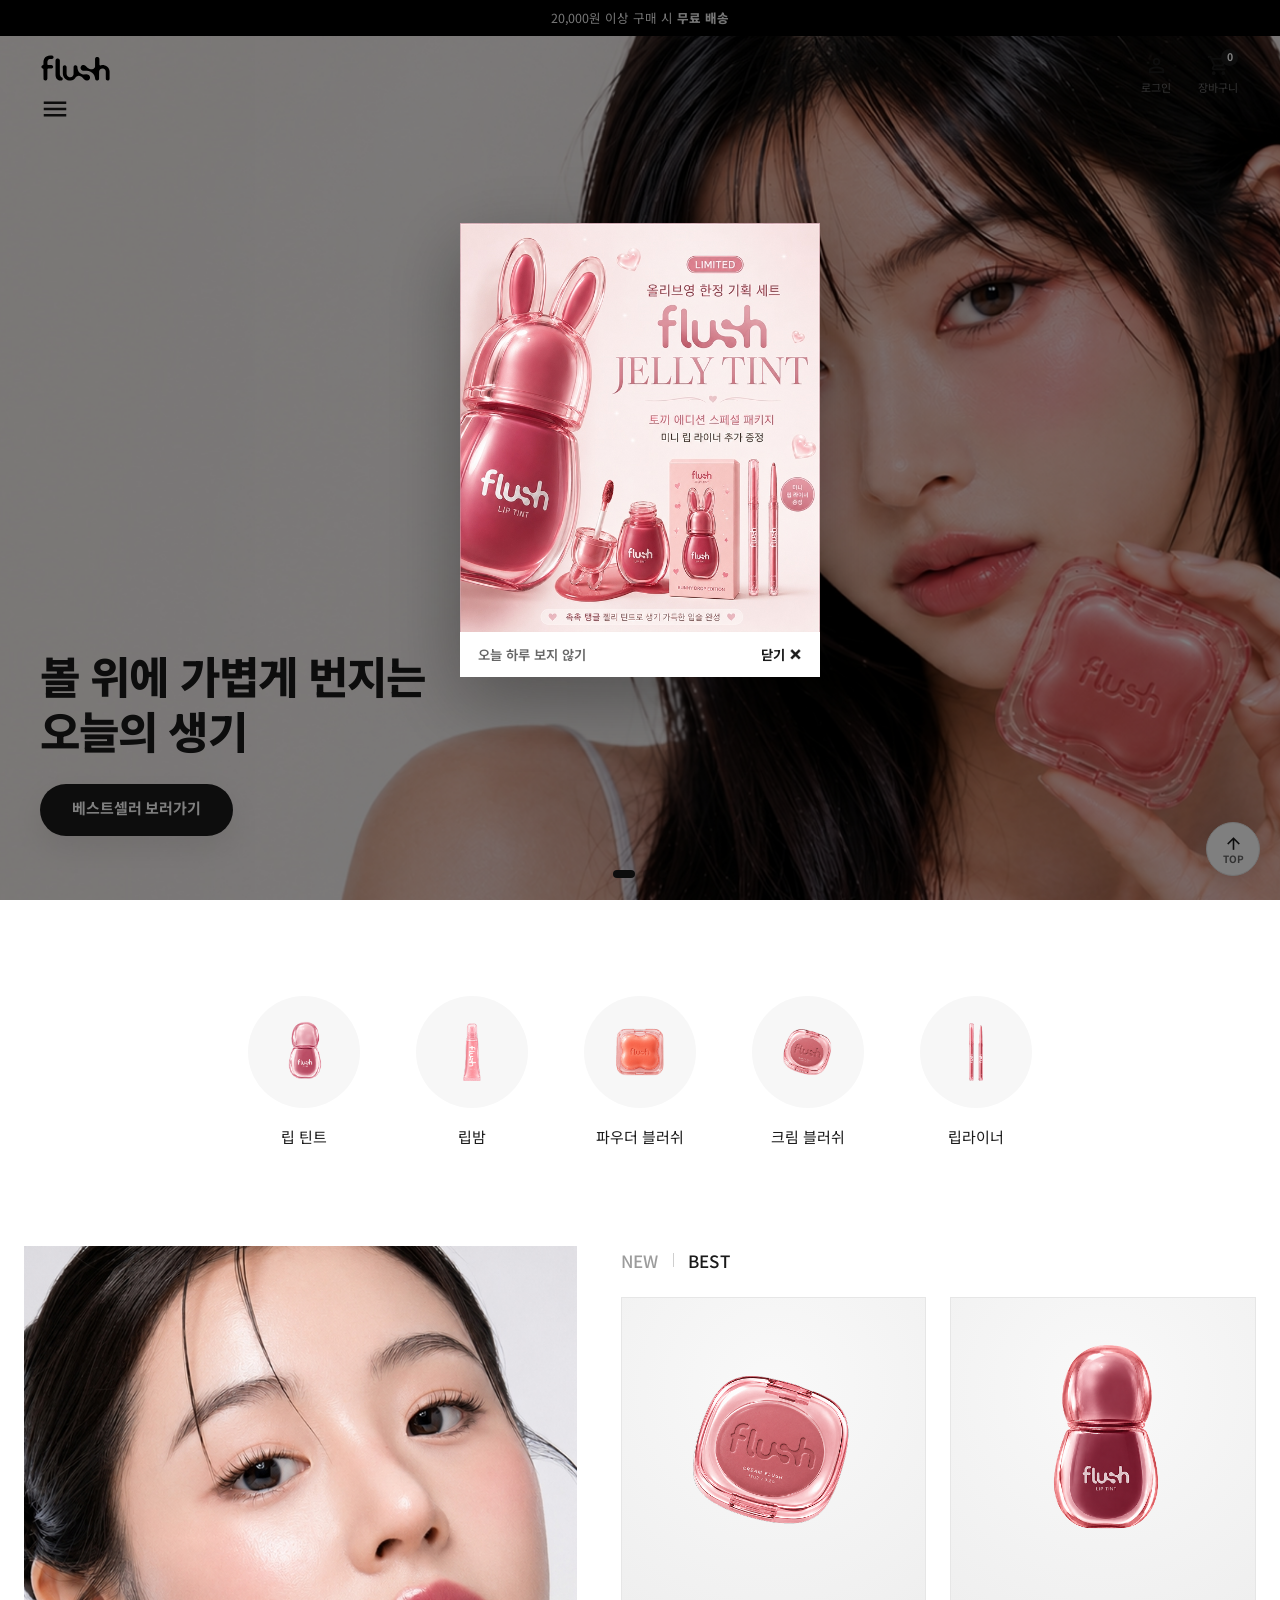
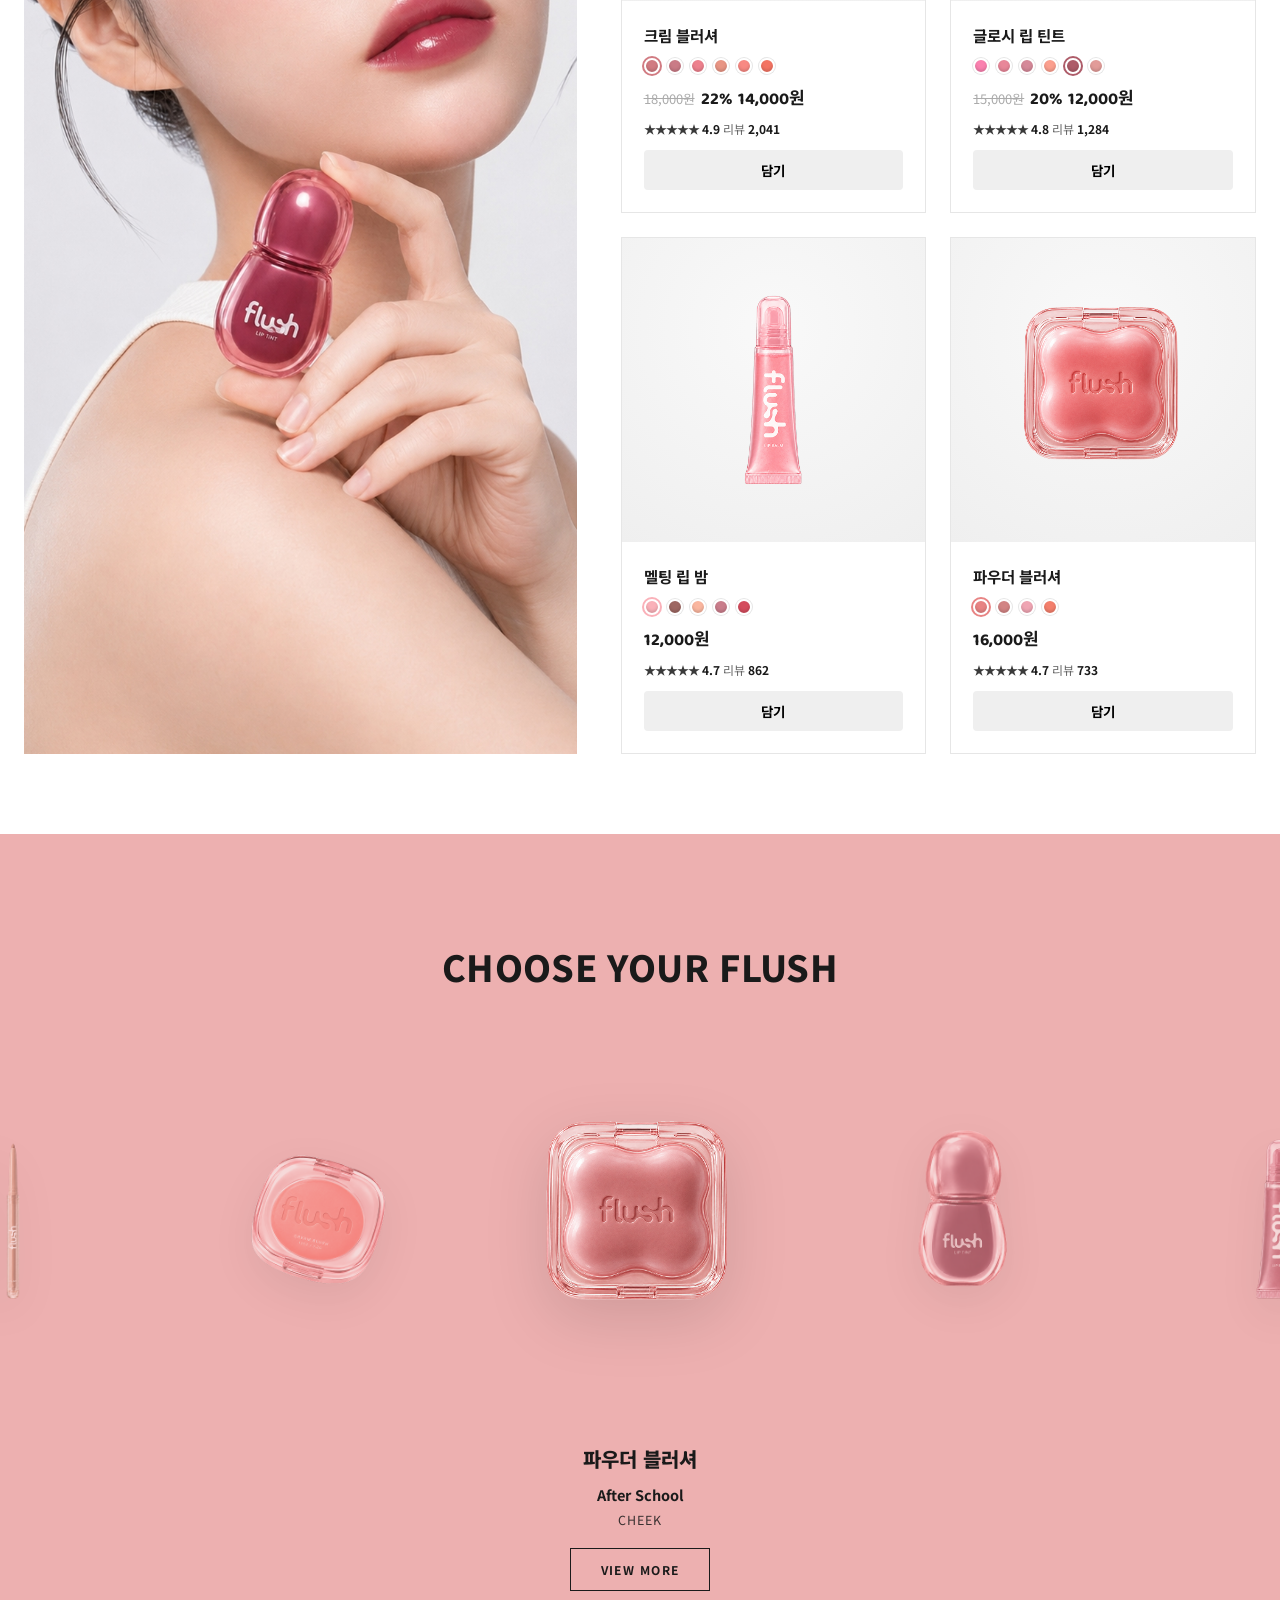
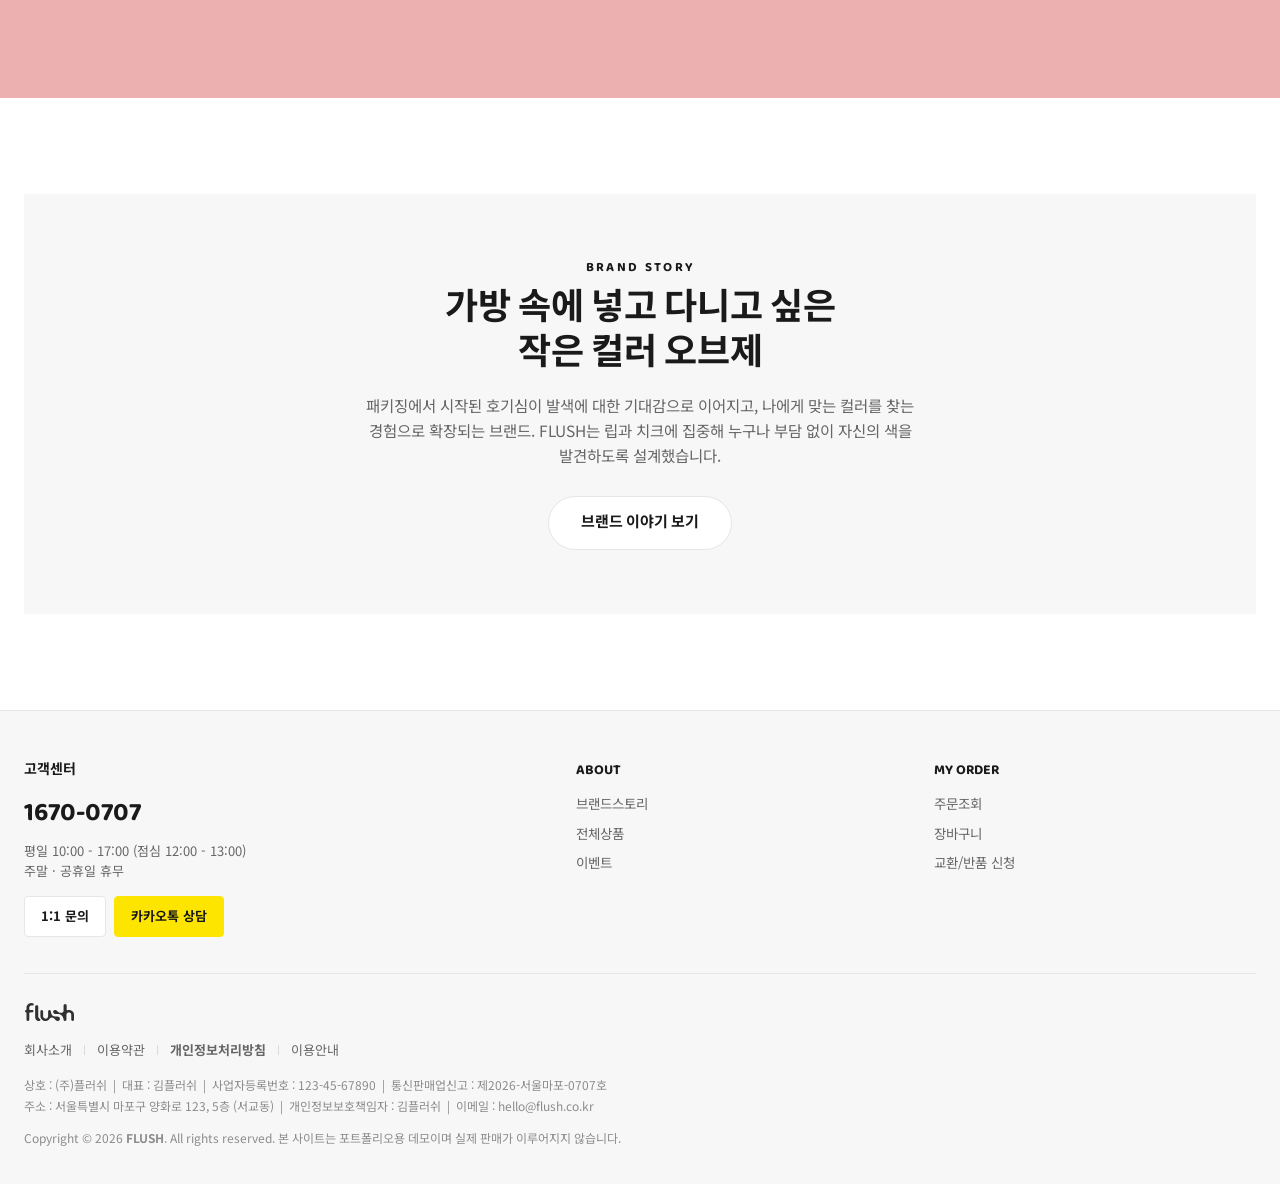
==== commit 7f9e6567: "Add login & checkout pages, product shade slider, UI polish - Add login page and demo checkout flow " ====
--- a/index.html
+++ b/index.html
@@ -10,7 +10,7 @@
   <link rel="preconnect" href="https://fonts.gstatic.com" crossorigin>
   <link href="https://fonts.googleapis.com/css2?family=Baloo+2:wght@500;600;700&family=Noto+Sans+KR:wght@400;500;700;800&display=swap" rel="stylesheet">
   <link href="https://fonts.googleapis.com/css2?family=Material+Symbols+Outlined:opsz,wght,FILL,GRAD@20..48,300..500,0..1,0" rel="stylesheet">
-  <link rel="stylesheet" href="css/style.css?v=30">
+  <link rel="stylesheet" href="css/style.css?v=47">
 </head>
 <body class="home">
 
@@ -132,9 +132,9 @@
 
   <div id="chrome-footer"></div>
 
-  <script src="js/i18n.js?v=30"></script>
-  <script src="js/data.js?v=30"></script>
-  <script src="js/main.js?v=30"></script>
+  <script src="js/i18n.js?v=47"></script>
+  <script src="js/data.js?v=47"></script>
+  <script src="js/main.js?v=47"></script>
   <script>
     // NEW / BEST 탭 섹션 : 각 4개씩 (제품 겹침 허용)
     let bestnewTab = "best";
--- a/css/style.css
+++ b/css/style.css
@@ -30,6 +30,11 @@
   --shadow-soft: 0 12px 32px rgba(0, 0, 0, 0.08);
   --shadow-pop: 0 16px 40px rgba(0, 0, 0, 0.14);
   --container: 1800px;
+
+  /* 카카오 브랜드 컬러 — 로그인/상담 버튼 공통 */
+  --kakao-yellow: #FEE500;
+  --kakao-yellow-deep: #FADA0A;
+  --kakao-ink: #191919;
 }
 
 * { margin: 0; padding: 0; box-sizing: border-box; }
@@ -437,8 +442,8 @@
   border: 1px solid var(--line);
 }
 .cs-btn:hover { border-color: var(--coral); color: var(--coral); }
-.cs-btn.kakao { background: var(--ink); border-color: var(--ink); color: #fff; }
-.cs-btn.kakao:hover { background: #000; }
+.cs-btn.kakao { background: var(--kakao-yellow); border-color: var(--kakao-yellow); color: var(--kakao-ink); }
+.cs-btn.kakao:hover { background: var(--kakao-yellow-deep); border-color: var(--kakao-yellow-deep); }
 
 .footer-col li { margin-bottom: 8px; font-size: 13.5px; color: var(--ink-soft); }
 .footer-col a { color: var(--ink-soft); }
@@ -481,9 +486,6 @@
 .float-btn span:not(.material-symbols-outlined) { font-size: 10px; font-weight: 700; color: var(--ink-soft); }
 .float-btn .material-symbols-outlined { font-size: 19px; color: var(--ink); }
 .float-btn:hover { border-color: var(--coral); }
-.float-btn.kakao { background: var(--ink); border-color: var(--ink); }
-.float-btn.kakao span:not(.material-symbols-outlined) { color: #fff; }
-.float-btn.kakao .material-symbols-outlined { color: #fff; }
 
 /* ---------- buttons / chips ---------- */
 .btn {
@@ -958,14 +960,14 @@
   display: flex;
   justify-content: center;
   align-items: flex-end;
-  gap: 4px;
   height: 170px;
   margin-bottom: 18px;
   background: radial-gradient(circle at 50% 40%, #F9F9F9 0%, var(--bg-pink) 100%);
   border-radius: var(--radius-md);
   padding: 16px;
 }
-.pair-imgs img { max-height: 100%; width: 46%; object-fit: contain; }
+.pair-imgs img { max-height: 100%; width: 56%; object-fit: contain; }
+.pair-imgs img + img { margin-left: -30%; }
 
 .pair-name { font-family: var(--font-display); font-weight: 700; font-size: 17px; }
 .pair-desc { font-size: 13px; color: var(--ink-soft); margin: 6px 0 14px; }
@@ -1028,19 +1030,36 @@
 }
 .shop-result-bar strong { color: var(--ink); font-family: var(--font-display); }
 
-.filter-clear { font-size: 13px; color: var(--coral); font-weight: 700; }
+.filter-clear {
+  display: inline-flex;
+  align-items: center;
+  gap: 4px;
+  font-size: 13px;
+  font-weight: 700;
+  color: var(--ink-soft);
+  padding: 9px 16px;
+  border-radius: var(--radius-pill);
+  background: var(--bg-soft);
+  transition: background 0.15s, color 0.15s;
+}
+.filter-clear:hover { background: var(--bg-pink); color: var(--ink); }
 
 .sort-select {
+  appearance: none;
+  -webkit-appearance: none;
   font-family: inherit;
   font-size: 13.5px;
-  padding: 7px 10px;
-  border: 1px solid var(--line);
-  border-radius: var(--radius-sm);
-  background: #fff;
+  font-weight: 600;
+  padding: 9px 36px 9px 16px;
+  border: 1.5px solid var(--line);
+  border-radius: var(--radius-pill);
+  background: #fff url("data:image/svg+xml,%3Csvg xmlns='http://www.w3.org/2000/svg' width='12' height='12' viewBox='0 0 24 24' fill='none' stroke='%231A1A1A' stroke-width='2.5' stroke-linecap='round' stroke-linejoin='round'%3E%3Cpath d='m6 9 6 6 6-6'/%3E%3C/svg%3E") no-repeat right 14px center;
   color: var(--ink);
   outline: none;
-}
-.sort-select:focus { border-color: var(--coral); }
+  cursor: pointer;
+  transition: border-color 0.15s;
+}
+.sort-select:hover, .sort-select:focus { border-color: var(--ink); }
 
 .empty-note {
   padding: 80px 0;
@@ -1063,15 +1082,71 @@
   background: radial-gradient(circle at 50% 35%, #F9F9F9 0%, var(--bg-pink) 100%);
   border-radius: var(--radius-lg);
   aspect-ratio: 1 / 1;
+  overflow: hidden;
+}
+.pd-slides {
+  display: flex;
+  width: 100%;
+  height: 100%;
+  transition: transform 0.35s ease;
+}
+.pd-slides.on-model { transform: translateX(-100%); }
+.pd-slide {
+  flex: 0 0 100%;
+  width: 100%;
+  height: 100%;
   display: flex;
   align-items: center;
   justify-content: center;
   padding: 48px;
 }
-.pd-visual img {
+.pd-slide img {
   max-height: 100%;
+  max-width: 100%;
   object-fit: contain;
 }
+.pd-slide-model { padding: 0; }
+.pd-slide-model img {
+  width: 100%;
+  height: 100%;
+  max-width: none;
+  max-height: none;
+  object-fit: cover;
+}
+.pd-slide-nav {
+  position: absolute;
+  top: 50%;
+  transform: translateY(-50%);
+  width: 40px;
+  height: 40px;
+  border-radius: 50%;
+  background: rgba(255, 255, 255, 0.9);
+  border: 1px solid var(--line);
+  display: flex;
+  align-items: center;
+  justify-content: center;
+  z-index: 2;
+}
+.pd-slide-nav:hover { border-color: var(--coral); color: var(--coral); }
+.pd-slide-nav.prev { left: 16px; }
+.pd-slide-nav.next { right: 16px; }
+.pd-slide-dots {
+  position: absolute;
+  left: 50%;
+  bottom: 16px;
+  transform: translateX(-50%);
+  display: flex;
+  gap: 8px;
+  z-index: 2;
+}
+.pd-slide-dot {
+  width: 8px;
+  height: 8px;
+  border-radius: 50%;
+  background: rgba(255, 255, 255, 0.7);
+  border: 1px solid rgba(0, 0, 0, 0.15);
+}
+.pd-slide-dot.active { background: var(--ink); border-color: var(--ink); }
 
 .pd-info .product-cat { font-size: 13px; }
 .pd-info h1 { font-family: var(--font-display); font-size: 34px; font-weight: 700; margin: 6px 0 10px; }
@@ -1086,22 +1161,36 @@
 }
 .pd-shade-label em { font-style: normal; color: var(--coral); }
 
-.shade-picker { display: flex; gap: 12px; flex-wrap: wrap; margin-bottom: 30px; }
+.shade-select { display: flex; gap: 14px; flex-wrap: wrap; margin-bottom: 30px; }
 
 .shade-swatch {
-  width: 44px;
-  height: 44px;
+  width: 64px;
+  display: flex;
+  flex-direction: column;
+  align-items: center;
+  gap: 6px;
+  background: none;
+  border: none;
+}
+.shade-swatch-img {
+  width: 64px;
+  height: 64px;
   border-radius: 50%;
   border: 3px solid #fff;
-  box-shadow: 0 0 0 1.5px var(--line), inset 0 -4px 6px rgba(0,0,0,0.18);
-  position: relative;
-}
-.shade-swatch:hover {
-  box-shadow: 0 0 0 2px var(--rose), inset 0 -4px 6px rgba(0,0,0,0.18);
-}
-.shade-swatch.active {
-  box-shadow: 0 0 0 2.5px var(--coral), inset 0 -4px 6px rgba(0,0,0,0.18);
-}
+  box-shadow: 0 0 0 1.5px var(--line), inset 0 -4px 6px rgba(0, 0, 0, 0.18);
+}
+.shade-swatch:hover .shade-swatch-img { box-shadow: 0 0 0 2px var(--rose), inset 0 -4px 6px rgba(0, 0, 0, 0.18); }
+.shade-swatch.active .shade-swatch-img { box-shadow: 0 0 0 2.5px var(--coral), inset 0 -4px 6px rgba(0, 0, 0, 0.18); }
+.shade-swatch-name {
+  font-size: 11px;
+  color: var(--ink-soft);
+  max-width: 64px;
+  text-align: center;
+  white-space: nowrap;
+  overflow: hidden;
+  text-overflow: ellipsis;
+}
+.shade-swatch.active .shade-swatch-name { color: var(--coral); font-weight: 700; }
 
 .pd-buy-row { display: flex; gap: 12px; align-items: stretch; margin-bottom: 16px; }
 
@@ -1325,6 +1414,35 @@
 .cart-empty p { color: var(--ink-soft); margin-bottom: 24px; }
 
 .cart-pairing { margin-top: 64px; }
+
+/* ---------- 주문/결제 ---------- */
+.checkout-block {
+  background: #fff;
+  border: 1px solid var(--line);
+  border-radius: var(--radius-md);
+  padding: 24px;
+  margin-bottom: 20px;
+}
+.checkout-block h3 { font-family: var(--font-display); font-size: 17px; margin-bottom: 16px; }
+.checkout-items { display: flex; flex-direction: column; gap: 12px; }
+.checkout-item-qty { font-size: 13px; color: var(--ink-soft); margin-top: 4px; }
+
+.checkout-form { display: flex; flex-direction: column; gap: 16px; }
+
+.pay-methods { display: flex; flex-direction: column; gap: 10px; }
+.pay-method {
+  display: flex;
+  align-items: center;
+  gap: 10px;
+  padding: 14px 16px;
+  border: 1.5px solid var(--line);
+  border-radius: var(--radius-sm);
+  cursor: pointer;
+  font-size: 14px;
+  font-weight: 600;
+}
+.pay-method input { width: 17px; height: 17px; accent-color: var(--ink); cursor: pointer; }
+.pay-method:has(input:checked) { border-color: var(--coral); background: var(--bg-pink); }
 
 /* ---------- toast ---------- */
 .toast {
@@ -1676,7 +1794,7 @@
 .qc-circle .img-ph { border: none; background: transparent; }
 .banner-visual .img-ph { width: min(100%, 380px); height: 300px; border-radius: var(--radius-lg); }
 .story-img .img-ph { height: 300px; }
-.pair-imgs .img-ph { width: 46%; height: 100%; }
+.pair-imgs .img-ph { width: 56%; height: 100%; }
 .cart-item-thumb .img-ph { border-radius: 0; }
 
 /* ---------- responsive ---------- */
@@ -1720,7 +1838,7 @@
   .filter-btn { font-size: 14px; }
 
   .pd-layout { grid-template-columns: 1fr; gap: 32px; }
-  .pd-visual { position: static; }
+  .pd-visual { position: relative; top: auto; }
 
   .story-grid { grid-template-columns: 1fr; gap: 24px; }
   .story-grid.reverse .story-img { order: 0; }
@@ -1947,3 +2065,62 @@
 .cart-drawer-ship em { font-style: normal; color: var(--coral); font-weight: 700; }
 .cart-drawer-actions { display: grid; grid-template-columns: 1fr 1fr; gap: 10px; margin-top: 16px; }
 .cart-drawer-actions .btn { padding: 13px 10px; font-size: 14px; text-align: center; justify-content: center; }
+
+/* ---------- 로그인 ---------- */
+.auth-card {
+  max-width: 400px;
+  margin: 24px auto 100px;
+  display: flex;
+  flex-direction: column;
+  gap: 18px;
+}
+.auth-field { display: flex; flex-direction: column; gap: 8px; font-size: 14px; font-weight: 500; }
+.auth-field input {
+  height: 48px;
+  padding: 0 16px;
+  border: 1.5px solid var(--line);
+  border-radius: var(--radius-sm);
+  font-family: inherit;
+  font-size: 15px;
+  outline: none;
+  transition: border-color 0.15s;
+}
+.auth-field input:focus { border-color: var(--coral); }
+.auth-field input::placeholder { color: #B5B5B5; }
+
+.auth-row { display: flex; align-items: center; justify-content: space-between; font-size: 13px; }
+.auth-keep { display: flex; align-items: center; gap: 6px; color: var(--ink-soft); cursor: pointer; }
+.auth-keep input { width: 15px; height: 15px; accent-color: var(--ink); cursor: pointer; }
+.auth-links { display: flex; align-items: center; gap: 8px; color: var(--ink-soft); }
+.auth-links a:hover { color: var(--coral); }
+.auth-links i { font-style: normal; color: var(--line); }
+
+.auth-submit { width: 100%; padding: 15px; font-size: 16px; }
+
+.auth-divider {
+  display: flex;
+  align-items: center;
+  gap: 12px;
+  font-size: 12.5px;
+  color: var(--ink-soft);
+}
+.auth-divider::before, .auth-divider::after {
+  content: "";
+  flex: 1;
+  border-top: 1px solid var(--line);
+}
+
+.auth-kakao {
+  width: 100%;
+  padding: 15px;
+  font-size: 15px;
+  background: var(--kakao-yellow);
+  border-color: var(--kakao-yellow);
+  color: var(--kakao-ink);
+}
+.auth-kakao:hover { background: var(--kakao-yellow-deep); border-color: var(--kakao-yellow-deep); }
+.auth-kakao .kakao-logo { width: 18px; height: 18px; }
+
+.auth-signup { text-align: center; font-size: 13.5px; color: var(--ink-soft); }
+.auth-signup a { color: var(--ink); font-weight: 700; margin-left: 6px; }
+.auth-signup a:hover { color: var(--coral); }
